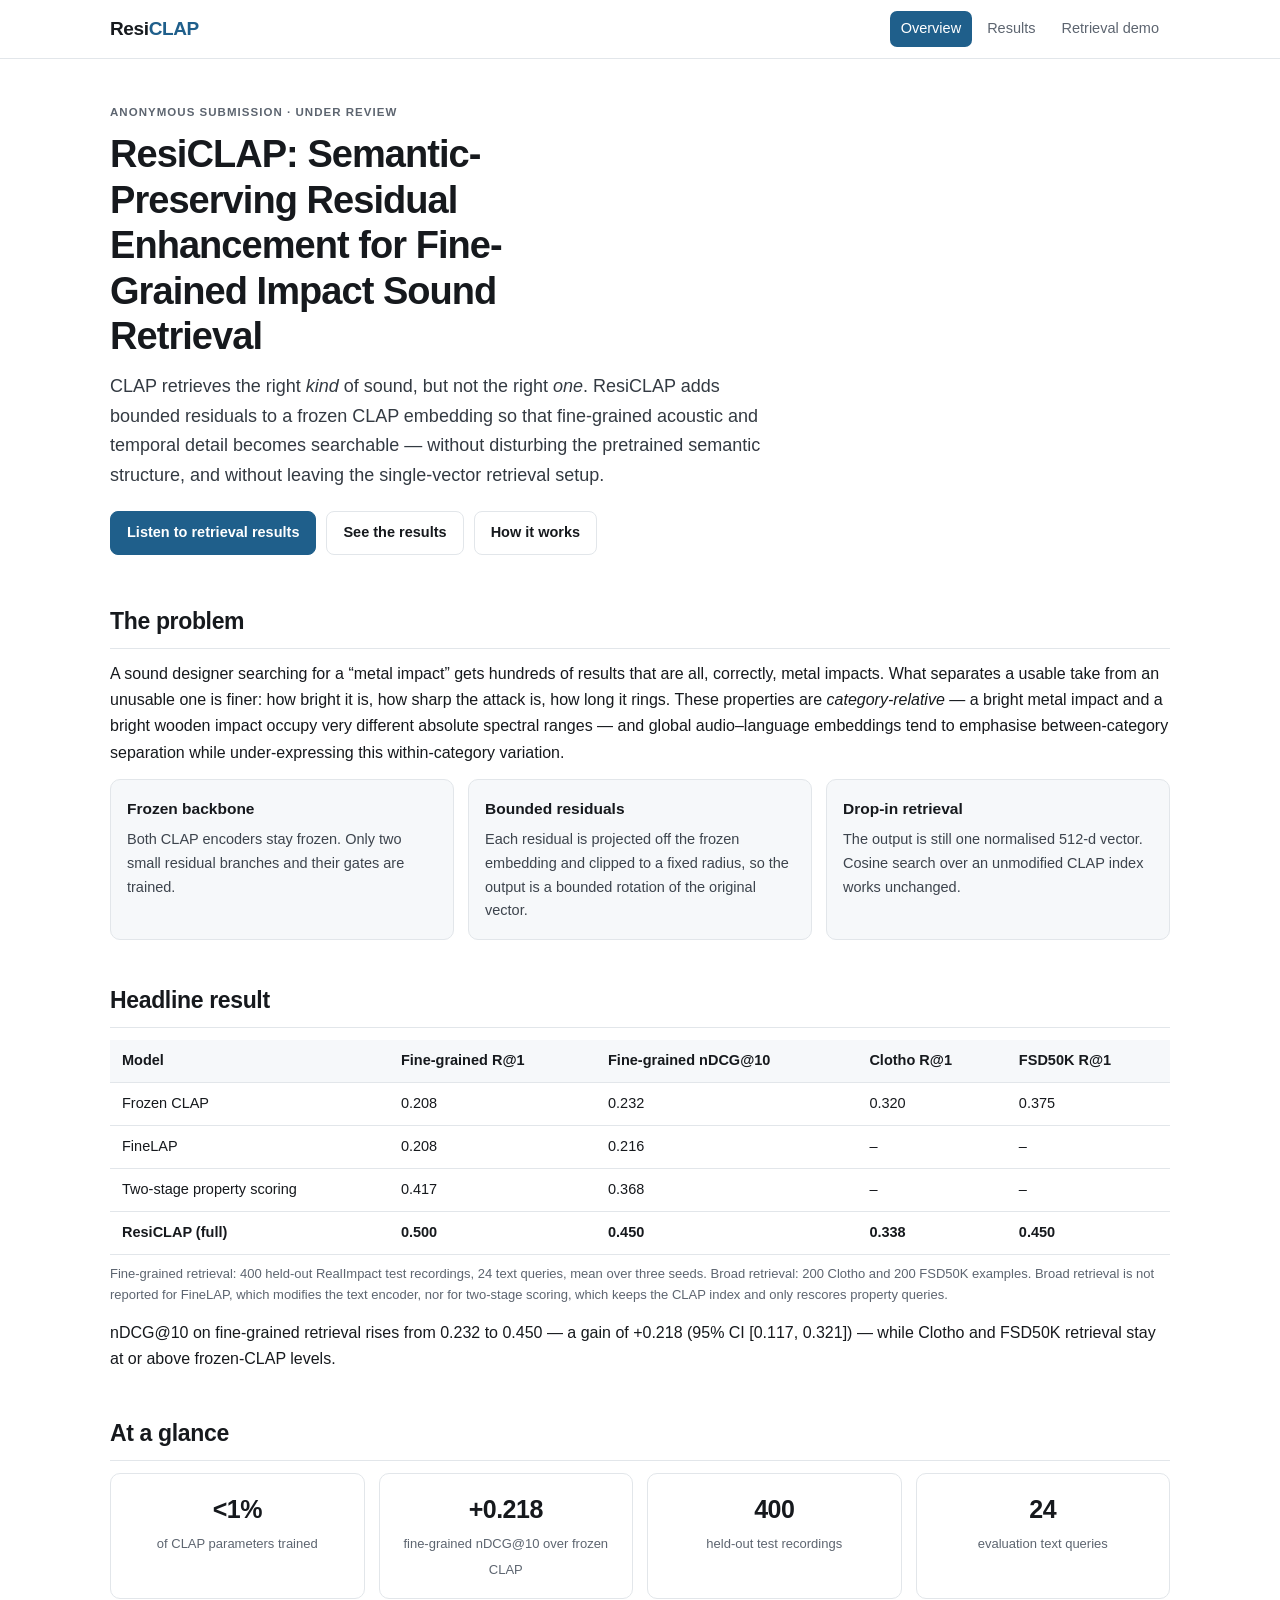
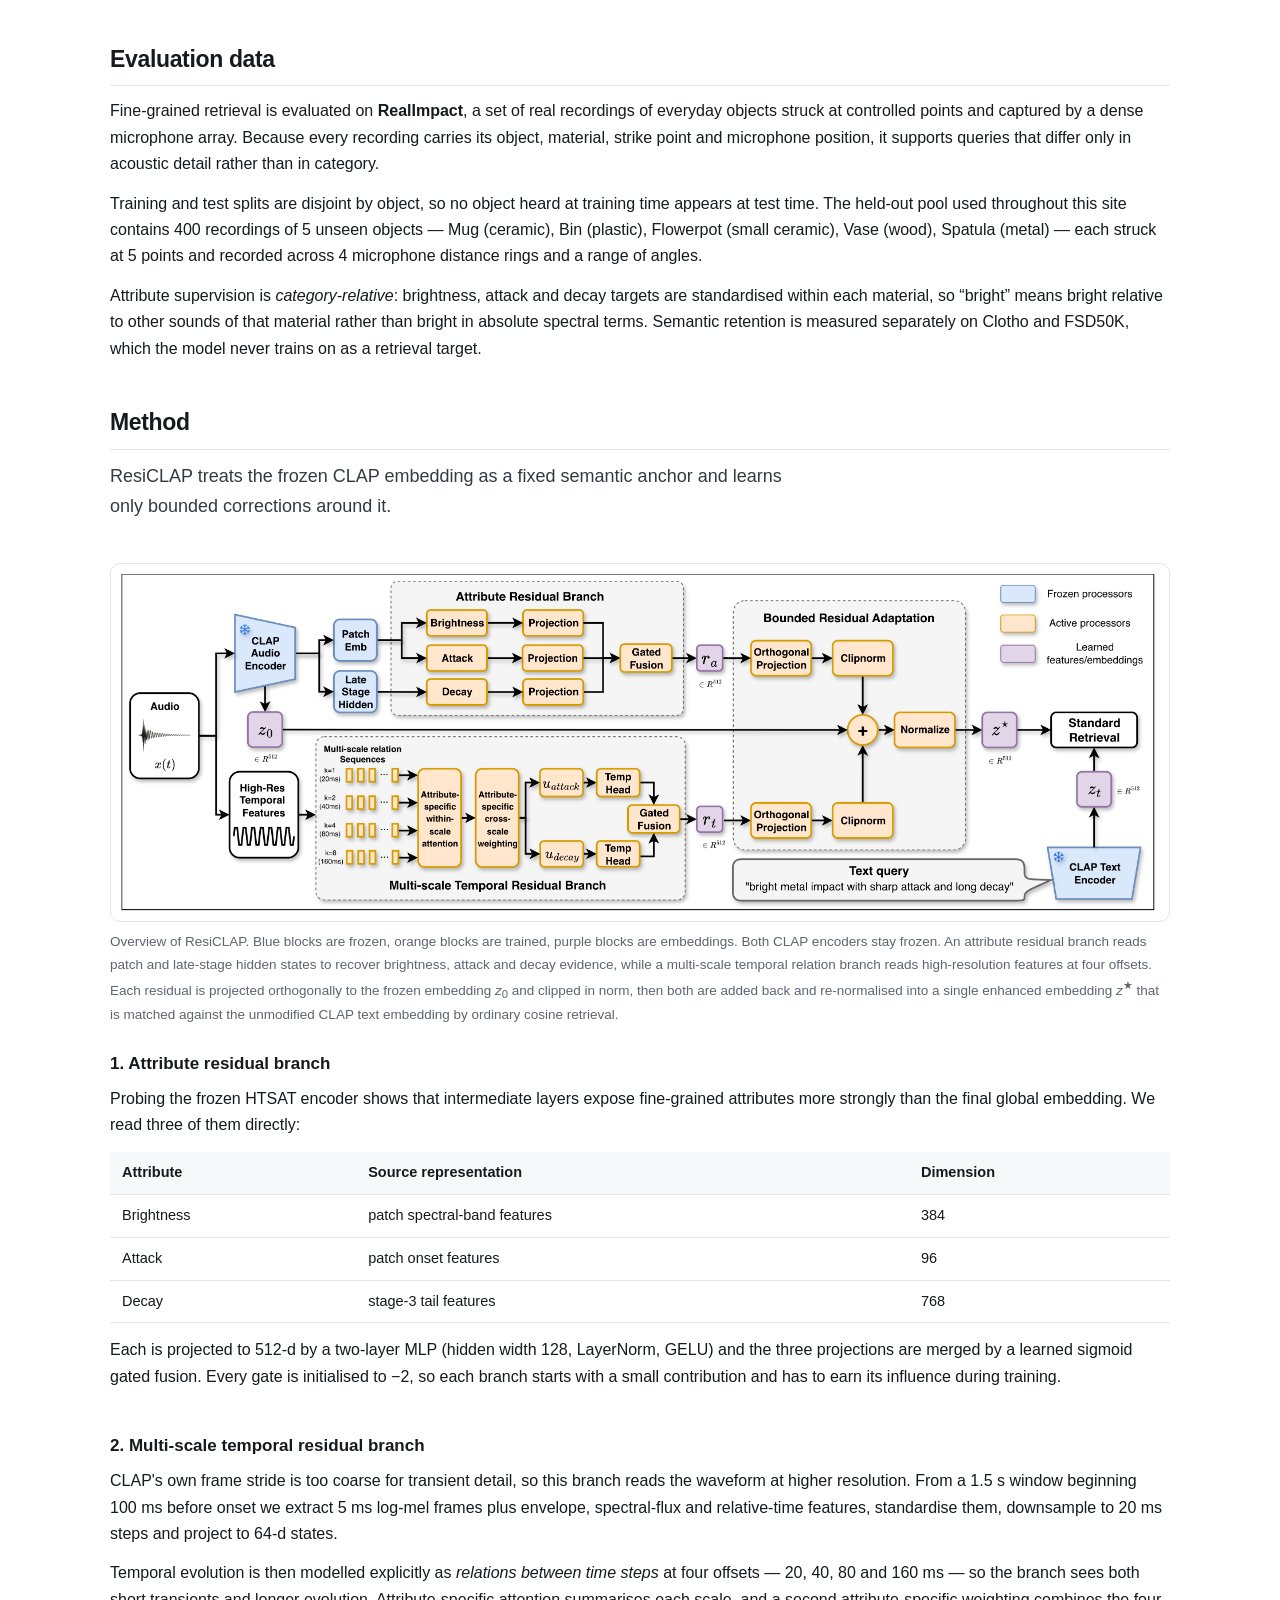
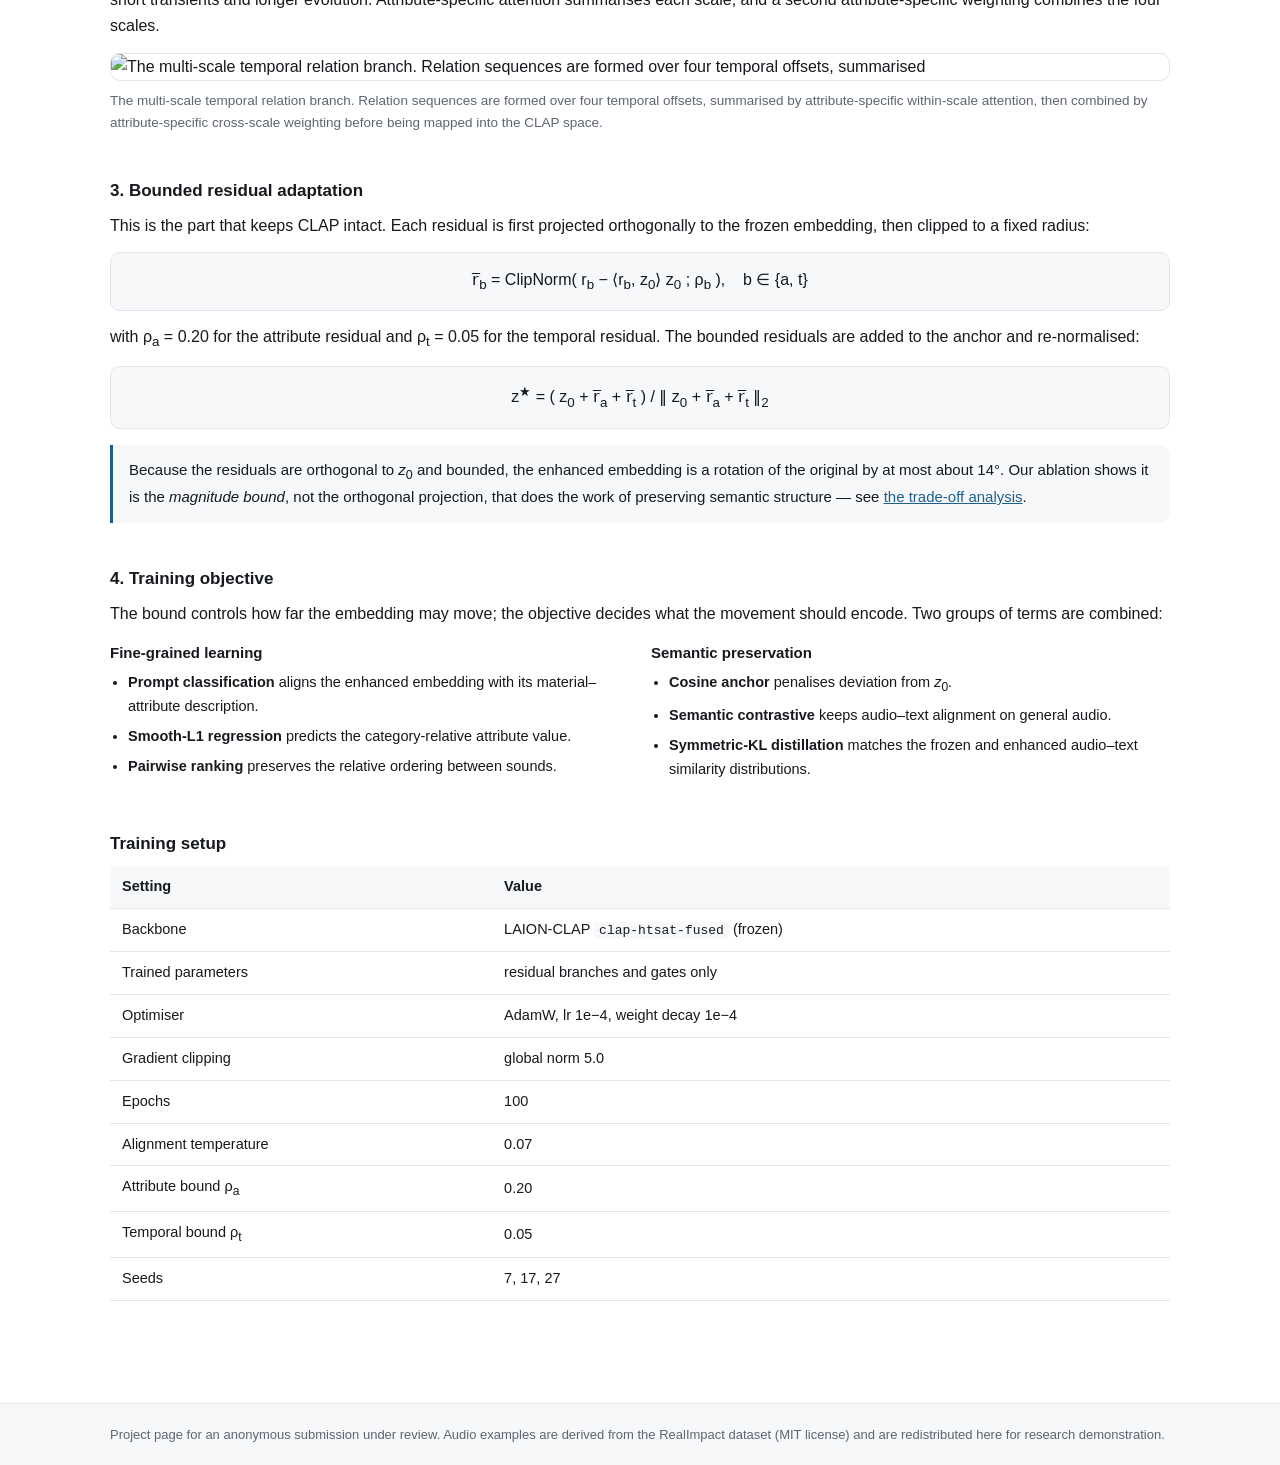
==== index.html @ 069982fe "Use the real ResiCLAP diagram and add listening calibration anchors - Architecture figure replaced w" ====
<!DOCTYPE html>
<html lang="en">
<head>
<meta charset="utf-8">
<meta name="viewport" content="width=device-width, initial-scale=1">
<title>ResiCLAP: Semantic-Preserving Residual Enhancement for Fine-Grained Impact Sound Retrieval</title>
<meta name="description" content="Project page for ResiCLAP: Semantic-Preserving Residual Enhancement for Fine-Grained Impact Sound Retrieval">
<link rel="stylesheet" href="assets/css/site.css">
</head>
<body>
<header class="topbar">
  <div class="wrap">
    <a class="brand" href="index.html">Resi<span>CLAP</span></a>
    <nav><a href="index.html" class="active">Overview</a><a href="results.html">Results</a><a href="demo.html">Retrieval demo</a></nav>
  </div>
</header>
<main class="wrap">

<section class="hero">
  <p class="eyebrow">Anonymous submission &middot; under review</p>
  <h1>ResiCLAP: Semantic-Preserving Residual Enhancement for Fine-Grained Impact Sound Retrieval</h1>
  <p class="lede">CLAP retrieves the right <em>kind</em> of sound, but not the
  right <em>one</em>. ResiCLAP adds bounded residuals to a frozen CLAP embedding
  so that fine-grained acoustic and temporal detail becomes searchable &mdash;
  without disturbing the pretrained semantic structure, and without leaving the
  single-vector retrieval setup.</p>
  <div class="cta">
    <a class="btn primary" href="demo.html">Listen to retrieval results</a>
    <a class="btn" href="results.html">See the results</a>
    <a class="btn" href="#method">How it works</a>
  </div>
</section>

<section>
  <h2>The problem</h2>
  <p>A sound designer searching for a &ldquo;metal impact&rdquo; gets hundreds of
  results that are all, correctly, metal impacts. What separates a usable take
  from an unusable one is finer: how bright it is, how sharp the attack is, how
  long it rings. These properties are <em>category-relative</em> &mdash; a bright
  metal impact and a bright wooden impact occupy very different absolute
  spectral ranges &mdash; and global audio&ndash;language embeddings tend to
  emphasise between-category separation while under-expressing this
  within-category variation.</p>

  <div class="cards">
    <div class="card">
      <h3>Frozen backbone</h3>
      <p>Both CLAP encoders stay frozen. Only two small residual branches and
      their gates are trained.</p>
    </div>
    <div class="card">
      <h3>Bounded residuals</h3>
      <p>Each residual is projected off the frozen embedding and clipped to a
      fixed radius, so the output is a bounded rotation of the original vector.</p>
    </div>
    <div class="card">
      <h3>Drop-in retrieval</h3>
      <p>The output is still one normalised 512-d vector. Cosine search over an
      unmodified CLAP index works unchanged.</p>
    </div>
  </div>
</section>

<section>
  <h2>Headline result</h2>
  <div class="tablewrap"><table><thead><tr><th>Model</th><th>Fine-grained R@1</th><th>Fine-grained nDCG@10</th><th>Clotho R@1</th><th>FSD50K R@1</th></tr></thead><tbody><tr><td>Frozen CLAP</td><td>0.208</td><td>0.232</td><td>0.320</td><td>0.375</td></tr><tr><td>FineLAP</td><td>0.208</td><td>0.216</td><td>&ndash;</td><td>&ndash;</td></tr><tr><td>Two-stage property scoring</td><td>0.417</td><td>0.368</td><td>&ndash;</td><td>&ndash;</td></tr><tr><td><strong>ResiCLAP (full)</strong></td><td><strong>0.500</strong></td><td><strong>0.450</strong></td><td><strong>0.338</strong></td><td><strong>0.450</strong></td></tr></tbody></table><p class="tnote">Fine-grained retrieval: 400 held-out RealImpact test recordings, 24 text queries, mean over three seeds. Broad retrieval: 200 Clotho and 200 FSD50K examples. Broad retrieval is not reported for FineLAP, which modifies the text encoder, nor for two-stage scoring, which keeps the CLAP index and only rescores property queries.</p></div>
  <p>nDCG@10 on fine-grained retrieval rises from 0.232 to 0.450 &mdash; a gain
  of +0.218 (95% CI [0.117, 0.321]) &mdash; while Clotho and FSD50K retrieval
  stay at or above frozen-CLAP levels.</p>
</section>

<section>
  <h2>At a glance</h2>
  <div class="stats">
    <div><strong>&lt;1%</strong>
      <span>of CLAP parameters trained</span></div>
    <div><strong>+0.218</strong>
      <span>fine-grained nDCG@10 over frozen CLAP</span></div>
    <div><strong>400</strong>
      <span>held-out test recordings</span></div>
    <div><strong>24</strong>
      <span>evaluation text queries</span></div>
  </div>
</section>

<section>
  <h2>Evaluation data</h2>
  <p>Fine-grained retrieval is evaluated on <strong>RealImpact</strong>, a set of
  real recordings of everyday objects struck at controlled points and captured by
  a dense microphone array. Because every recording carries its object, material,
  strike point and microphone position, it supports queries that differ only in
  acoustic detail rather than in category.</p>
  <p>Training and test splits are disjoint by object, so no object heard at
  training time appears at test time. The held-out pool used throughout this site
  contains 400 recordings of
  5 unseen objects &mdash; Mug (ceramic), Bin (plastic), Flowerpot (small ceramic), Vase (wood), Spatula (metal) &mdash; each
  struck at 5 points and recorded across
  4 microphone distance rings and a range of angles.</p>
  <p>Attribute supervision is <em>category-relative</em>: brightness, attack and
  decay targets are standardised within each material, so &ldquo;bright&rdquo;
  means bright relative to other sounds of that material rather than bright in
  absolute spectral terms. Semantic retention is measured separately on Clotho
  and FSD50K, which the model never trains on as a retrieval target.</p>
</section>

<section id="method">
  <h2>Method</h2>
  <p class="lede">ResiCLAP treats the frozen CLAP embedding as a fixed semantic
  anchor and learns only bounded corrections around it.</p>
</section>

<figure class="fig wide">
  <img src="assets/img/architecture.png" alt="Overview of ResiCLAP. Blue blocks are frozen, orange blocks are trained, purple blocks are embeddings. Both CL" loading="lazy">
  <figcaption>Overview of ResiCLAP. Blue blocks are frozen, orange blocks are trained, purple blocks are embeddings. Both CLAP encoders stay frozen. An attribute residual branch reads patch and late-stage hidden states to recover brightness, attack and decay evidence, while a multi-scale temporal relation branch reads high-resolution features at four offsets. Each residual is projected orthogonally to the frozen embedding <em>z</em><sub>0</sub> and clipped in norm, then both are added back and re-normalised into a single enhanced embedding <em>z</em><sup>&#9733;</sup> that is matched against the unmodified CLAP text embedding by ordinary cosine retrieval.</figcaption>
</figure>

<section>
  <h3>1. Attribute residual branch</h3>
  <p>Probing the frozen HTSAT encoder shows that intermediate layers expose
  fine-grained attributes more strongly than the final global embedding. We read
  three of them directly:</p>
  <div class="tablewrap"><table><thead><tr><th>Attribute</th><th>Source representation</th><th>Dimension</th></tr></thead><tbody><tr><td>Brightness</td><td>patch spectral-band features</td><td>384</td></tr><tr><td>Attack</td><td>patch onset features</td><td>96</td></tr><tr><td>Decay</td><td>stage-3 tail features</td><td>768</td></tr></tbody></table></div>
  <p>Each is projected to 512-d by a two-layer MLP (hidden width 128, LayerNorm,
  GELU) and the three projections are merged by a learned sigmoid gated fusion.
  Every gate is initialised to &minus;2, so each branch starts with a small
  contribution and has to earn its influence during training.</p>
</section>

<section>
  <h3>2. Multi-scale temporal residual branch</h3>
  <p>CLAP's own frame stride is too coarse for transient detail, so this branch
  reads the waveform at higher resolution. From a 1.5&nbsp;s window beginning
  100&nbsp;ms before onset we extract 5&nbsp;ms log-mel frames plus envelope,
  spectral-flux and relative-time features, standardise them, downsample to
  20&nbsp;ms steps and project to 64-d states.</p>
  <p>Temporal evolution is then modelled explicitly as <em>relations between
  time steps</em> at four offsets &mdash; 20, 40, 80 and 160&nbsp;ms &mdash; so
  the branch sees both short transients and longer evolution. Attribute-specific
  attention summarises each scale, and a second attribute-specific weighting
  combines the four scales.</p>
  <figure class="fig ">
  <img src="assets/img/temporal_branch.png" alt="The multi-scale temporal relation branch. Relation sequences are formed over four temporal offsets, summarised" loading="lazy">
  <figcaption>The multi-scale temporal relation branch. Relation sequences are formed over four temporal offsets, summarised by attribute-specific within-scale attention, then combined by attribute-specific cross-scale weighting before being mapped into the CLAP space.</figcaption>
</figure>
</section>

<section>
  <h3>3. Bounded residual adaptation</h3>
  <p>This is the part that keeps CLAP intact. Each residual is first projected
  orthogonally to the frozen embedding, then clipped to a fixed radius:</p>
  <div class="eq">
    r&#773;<sub>b</sub> = ClipNorm( r<sub>b</sub> &minus;
    &lang;r<sub>b</sub>, z<sub>0</sub>&rang; z<sub>0</sub> ;
    &rho;<sub>b</sub> ),
    &nbsp;&nbsp; b &isin; {a, t}
  </div>
  <p>with &rho;<sub>a</sub> = 0.20 for the attribute residual and
  &rho;<sub>t</sub> = 0.05 for the temporal residual. The bounded residuals are
  added to the anchor and re-normalised:</p>
  <div class="eq">
    z<sup>&#9733;</sup> = ( z<sub>0</sub> + r&#773;<sub>a</sub> +
    r&#773;<sub>t</sub> ) / &#8214; z<sub>0</sub> + r&#773;<sub>a</sub> +
    r&#773;<sub>t</sub> &#8214;<sub>2</sub>
  </div>
  <p class="callout">Because the residuals are orthogonal to
  <em>z</em><sub>0</sub> and bounded, the enhanced embedding is a rotation of the
  original by at most about 14&deg;. Our ablation shows it is the
  <em>magnitude bound</em>, not the orthogonal projection, that does the work of
  preserving semantic structure &mdash; see
  <a href="results.html#tradeoff">the trade-off analysis</a>.</p>
</section>

<section>
  <h3>4. Training objective</h3>
  <p>The bound controls how far the embedding may move; the objective decides
  what the movement should encode. Two groups of terms are combined:</p>
  <div class="cols">
    <div>
      <h4>Fine-grained learning</h4>
      <ul>
        <li><strong>Prompt classification</strong> aligns the enhanced embedding
        with its material&ndash;attribute description.</li>
        <li><strong>Smooth-L1 regression</strong> predicts the category-relative
        attribute value.</li>
        <li><strong>Pairwise ranking</strong> preserves the relative ordering
        between sounds.</li>
      </ul>
    </div>
    <div>
      <h4>Semantic preservation</h4>
      <ul>
        <li><strong>Cosine anchor</strong> penalises deviation from
        <em>z</em><sub>0</sub>.</li>
        <li><strong>Semantic contrastive</strong> keeps audio&ndash;text
        alignment on general audio.</li>
        <li><strong>Symmetric-KL distillation</strong> matches the frozen and
        enhanced audio&ndash;text similarity distributions.</li>
      </ul>
    </div>
  </div>
</section>

<section>
  <h3>Training setup</h3>
  <div class="tablewrap"><table><thead><tr><th>Setting</th><th>Value</th></tr></thead><tbody><tr><td>Backbone</td><td>LAION-CLAP <code>clap-htsat-fused</code> (frozen)</td></tr><tr><td>Trained parameters</td><td>residual branches and gates only</td></tr><tr><td>Optimiser</td><td>AdamW, lr 1e&minus;4, weight decay 1e&minus;4</td></tr><tr><td>Gradient clipping</td><td>global norm 5.0</td></tr><tr><td>Epochs</td><td>100</td></tr><tr><td>Alignment temperature</td><td>0.07</td></tr><tr><td>Attribute bound &rho;<sub>a</sub></td><td>0.20</td></tr><tr><td>Temporal bound &rho;<sub>t</sub></td><td>0.05</td></tr><tr><td>Seeds</td><td>7, 17, 27</td></tr></tbody></table></div>
</section>

</main>
<footer class="footer">
  <div class="wrap">
    <p>Project page for an anonymous submission under review. Audio examples are
    derived from the RealImpact dataset (MIT license) and are redistributed here
    for research demonstration.</p>
  </div>
</footer>
<script src="assets/js/data-retrieval.js"></script>
<script src="assets/js/site.js"></script>
</body>
</html>
---- assets/css/site.css ----
:root {
  --ink: #16191d;
  --muted: #5d6570;
  --line: #e2e6ea;
  --bg: #ffffff;
  --soft: #f6f8fa;
  --accent: #1f5f8b;
  --good: #1a7f4b;
  --bad: #b23b3b;
  --warn: #8a6d1f;
  --radius: 10px;
}
* { box-sizing: border-box; }
html { -webkit-text-size-adjust: 100%; }
body {
  margin: 0;
  background: var(--bg);
  color: var(--ink);
  font: 16px/1.65 -apple-system, BlinkMacSystemFont, "Segoe UI", Roboto,
        "Helvetica Neue", Arial, sans-serif;
}
.wrap { width: min(1060px, 92vw); margin: 0 auto; }
a { color: var(--accent); }

.topbar {
  position: sticky; top: 0; z-index: 20;
  background: rgba(255,255,255,.92);
  backdrop-filter: saturate(150%) blur(8px);
  border-bottom: 1px solid var(--line);
}
.topbar .wrap {
  display: flex; align-items: center; justify-content: space-between;
  gap: 16px; min-height: 58px; flex-wrap: wrap;
}
.brand {
  font-weight: 700; font-size: 19px; letter-spacing: -.02em;
  text-decoration: none; color: var(--ink);
}
.brand span { color: var(--accent); }
.topbar nav { display: flex; gap: 4px; flex-wrap: wrap; }
.topbar nav a {
  padding: 6px 11px; border-radius: 7px; text-decoration: none;
  color: var(--muted); font-size: 14.5px; font-weight: 500;
}
.topbar nav a:hover { background: var(--soft); color: var(--ink); }
.topbar nav a.active { background: var(--accent); color: #fff; }

main { padding: 34px 0 60px; }
section { margin-bottom: 42px; }
h1 { font-size: 33px; line-height: 1.2; letter-spacing: -.025em; margin: 0 0 12px; }
h2 { font-size: 23px; letter-spacing: -.015em; margin: 0 0 12px;
     padding-bottom: 7px; border-bottom: 1px solid var(--line); }
h3 { font-size: 17px; margin: 22px 0 8px; }
h4 { font-size: 15px; margin: 0 0 6px; }
p { margin: 0 0 13px; }

.hero { padding: 10px 0 6px; }
.eyebrow {
  text-transform: uppercase; letter-spacing: .09em; font-size: 11.5px;
  font-weight: 700; color: var(--muted); margin-bottom: 10px;
}
.hero h1 { font-size: 38px; max-width: 22ch; }
.lede { font-size: 18px; color: #333a42; max-width: 68ch; }
.cta { display: flex; gap: 10px; flex-wrap: wrap; margin-top: 20px; }
.btn {
  display: inline-block; padding: 9px 16px; border-radius: 8px;
  border: 1px solid var(--line); text-decoration: none; color: var(--ink);
  font-size: 14.5px; font-weight: 600; background: #fff;
}
.btn:hover { background: var(--soft); }
.btn.primary { background: var(--accent); border-color: var(--accent); color: #fff; }
.btn.primary:hover { filter: brightness(1.08); }

.cards { display: grid; gap: 14px; grid-template-columns: repeat(3, 1fr); }
.card { background: var(--soft); border: 1px solid var(--line);
        border-radius: var(--radius); padding: 16px; }
.card h3 { margin: 0 0 6px; font-size: 15.5px; }
.card p { margin: 0; font-size: 14.5px; color: #3d444d; }

.cols { display: grid; gap: 22px; grid-template-columns: 1fr 1fr; }
.cols.three { grid-template-columns: repeat(3, 1fr); }
.cols ul { margin: 0; padding-left: 18px; }
.cols li { margin-bottom: 6px; font-size: 14.5px; }

.stats { display: grid; gap: 14px; grid-template-columns: repeat(4, 1fr); }
.stats div {
  border: 1px solid var(--line); border-radius: var(--radius);
  padding: 15px; text-align: center;
}
.stats strong { display: block; font-size: 25px; letter-spacing: -.02em; }
.stats span { font-size: 13px; color: var(--muted); }

.tablewrap { overflow-x: auto; margin: 0 0 14px; }
table { border-collapse: collapse; width: 100%; font-size: 14.5px; }
th, td { text-align: left; padding: 9px 12px; border-bottom: 1px solid var(--line); }
th { background: var(--soft); font-weight: 600; white-space: nowrap; }
td code { background: var(--soft); padding: 1px 5px; border-radius: 4px; font-size: 13px; }
.tnote { font-size: 13px; color: var(--muted); margin: 8px 0 0; }

.fig { margin: 0 0 24px; }
.fig img {
  width: 100%; height: auto; display: block;
  border: 1px solid var(--line); border-radius: var(--radius); background: #fff;
}
.fig.wide img { padding: 10px; }
.fig figcaption { font-size: 13.5px; color: var(--muted); margin-top: 9px; }

.eq {
  background: var(--soft); border: 1px solid var(--line);
  border-radius: var(--radius); padding: 14px 16px; margin: 0 0 13px;
  font-size: 16px; text-align: center; overflow-x: auto;
}
.callout {
  border-left: 3px solid var(--accent); background: var(--soft);
  padding: 13px 16px; border-radius: 0 var(--radius) var(--radius) 0;
  font-size: 15px; margin: 16px 0 0;
}
.callout.warn { border-left-color: var(--warn); }

.pipeline { display: grid; gap: 12px; grid-template-columns: repeat(4, 1fr);
            margin-bottom: 24px; }
.stage { border: 1px solid var(--line); border-radius: var(--radius); padding: 14px; }
.stage span {
  display: inline-grid; place-items: center; width: 24px; height: 24px;
  border-radius: 50%; background: var(--accent); color: #fff;
  font-size: 13px; font-weight: 700; margin-bottom: 8px;
}
.stage h3 { margin: 0 0 5px; font-size: 15px; }
.stage p { margin: 0; font-size: 13.5px; color: #3d444d; }
.reasons { font-size: 14.5px; margin: 0 0 16px; padding-left: 18px; }

.controls { display: flex; gap: 14px; flex-wrap: wrap; margin-bottom: 18px; }
.control { display: flex; flex-direction: column; gap: 5px; }
.control label {
  font-size: 11.5px; text-transform: uppercase; letter-spacing: .07em;
  font-weight: 700; color: var(--muted);
}
select {
  font: inherit; font-size: 14.5px; padding: 8px 11px;
  border: 1px solid var(--line); border-radius: 8px; background: #fff;
  min-width: 168px;
}
.anchorbox {
  border: 1px solid var(--line); border-left: 3px solid var(--accent);
  border-radius: var(--radius); padding: 15px 17px; margin-bottom: 18px;
  background: #fbfcfd;
}
.anchorbox h3 { margin: 0 0 6px; font-size: 15px; }
.anchorbox .hint { margin: 0 0 13px; font-size: 13.5px; color: var(--muted); }
.anchorrow { display: grid; grid-template-columns: 1fr 1fr; gap: 12px; }
.anchor {
  display: flex; align-items: center; gap: 11px;
  border: 1px solid var(--line); border-radius: var(--radius);
  padding: 9px 12px; background: var(--bg);
}
.anchor .name { font-size: 14px; font-weight: 600; }
.anchor .sub { font-size: 12px; color: var(--muted);
               font-variant-numeric: tabular-nums; }

.qsummary {
  background: var(--soft); border: 1px solid var(--line);
  border-radius: var(--radius); padding: 15px 17px; margin-bottom: 20px;
}
.qsummary .query { font-size: 19px; font-weight: 600; letter-spacing: -.01em; }
.qsummary .meta { font-size: 13.5px; color: var(--muted); margin-top: 5px; }
.deltapill {
  display: inline-block; margin-top: 9px; font-size: 12.5px; font-weight: 700;
  padding: 3px 10px; border-radius: 999px;
}
.deltapill.good { background: #e7f4ec; color: var(--good); }
.deltapill.bad { background: #fbecec; color: var(--bad); }
.deltapill.flat { background: #eceef0; color: var(--muted); }

.chips { display: flex; gap: 9px; flex-wrap: wrap; margin-bottom: 20px; }
.chip {
  font: inherit; font-size: 13.5px; cursor: pointer;
  padding: 7px 13px; border-radius: 999px; background: #fff;
  border: 1px solid var(--line); color: var(--ink);
  display: inline-flex; align-items: center; gap: 8px;
}
.chip:hover { background: var(--soft); }
.chip span {
  font-size: 11.5px; font-weight: 700; color: var(--muted);
  font-variant-numeric: tabular-nums;
}

.compare { display: grid; gap: 18px; grid-template-columns: 1fr 1fr; }
.panel { border: 1px solid var(--line); border-radius: var(--radius); overflow: hidden; }
.panel > header {
  padding: 11px 15px; background: var(--soft); border-bottom: 1px solid var(--line);
  display: flex; align-items: baseline; justify-content: space-between; gap: 10px;
}
.panel h3 { margin: 0; font-size: 15.5px; }
.panel .score { font-size: 12.5px; color: var(--muted); white-space: nowrap; }
.panel.win > header { background: #eef6f1; }

.row {
  display: flex; align-items: center; gap: 11px;
  padding: 9px 14px; border-bottom: 1px solid var(--line);
}
.row:last-child { border-bottom: 0; }
.rank { font-size: 12px; color: var(--muted); width: 18px; font-variant-numeric: tabular-nums; }
.play {
  flex: none; width: 30px; height: 30px; border-radius: 50%;
  border: 1px solid var(--line); background: #fff; cursor: pointer;
  display: grid; place-items: center; color: var(--accent); font-size: 11px;
  padding: 0; line-height: 1;
}
.play:hover { background: var(--soft); }
.play.playing { background: var(--accent); border-color: var(--accent); color: #fff; }
.play[disabled] { opacity: .35; cursor: not-allowed; }
.info { flex: 1 1 auto; min-width: 0; }
.info .name {
  font-size: 14px; font-weight: 500; white-space: nowrap;
  overflow: hidden; text-overflow: ellipsis;
}
.info .sub { font-size: 12px; color: var(--muted); font-variant-numeric: tabular-nums; }
.pill {
  font-size: 11px; font-weight: 700; padding: 2px 8px; border-radius: 999px;
  white-space: nowrap;
}
.pill.good { background: #e7f4ec; color: var(--good); }
.pill.bad { background: #fbecec; color: var(--bad); }

.footer { border-top: 1px solid var(--line); padding: 20px 0; background: var(--soft); }
.footer p { margin: 0; font-size: 13px; color: var(--muted); }

@media (max-width: 860px) {
  .cards, .cols, .cols.three, .stats, .compare, .anchorrow {
    grid-template-columns: 1fr;
  }
  .hero h1 { font-size: 29px; }
  h1 { font-size: 27px; }
}
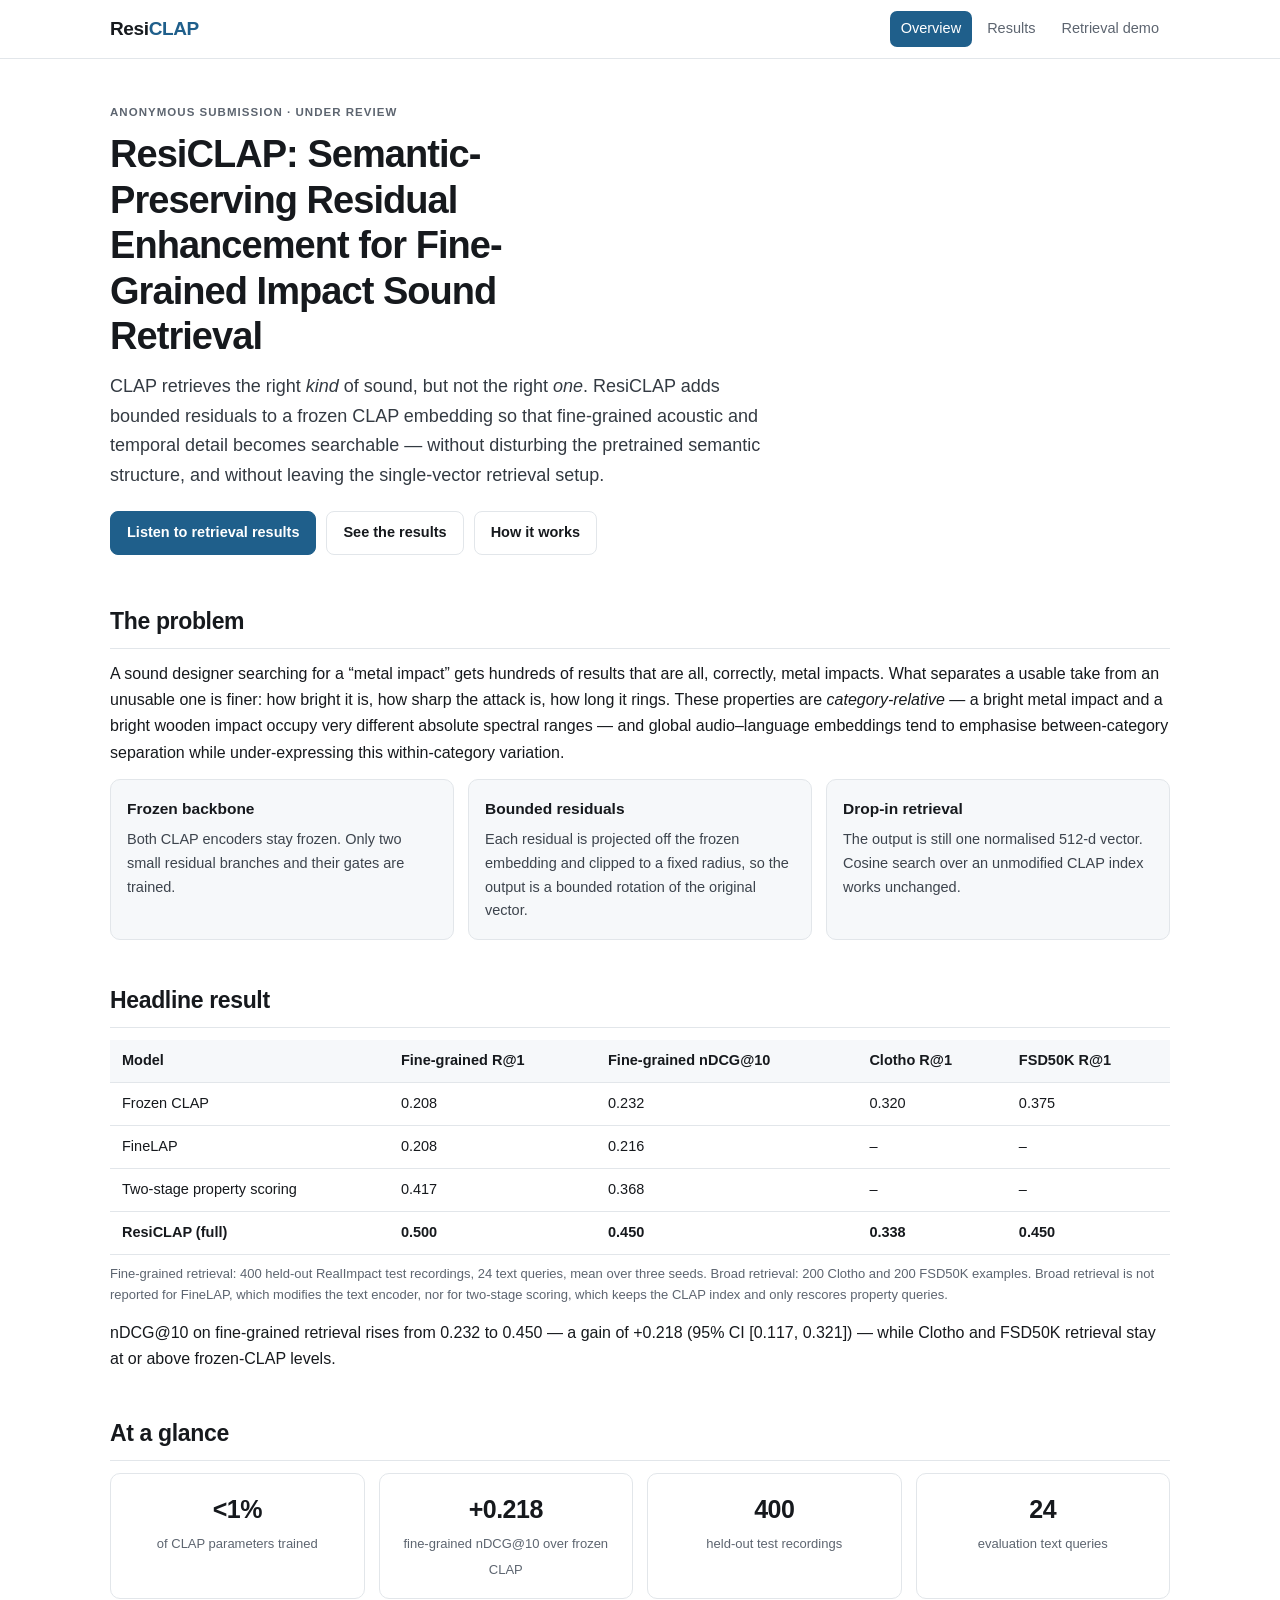
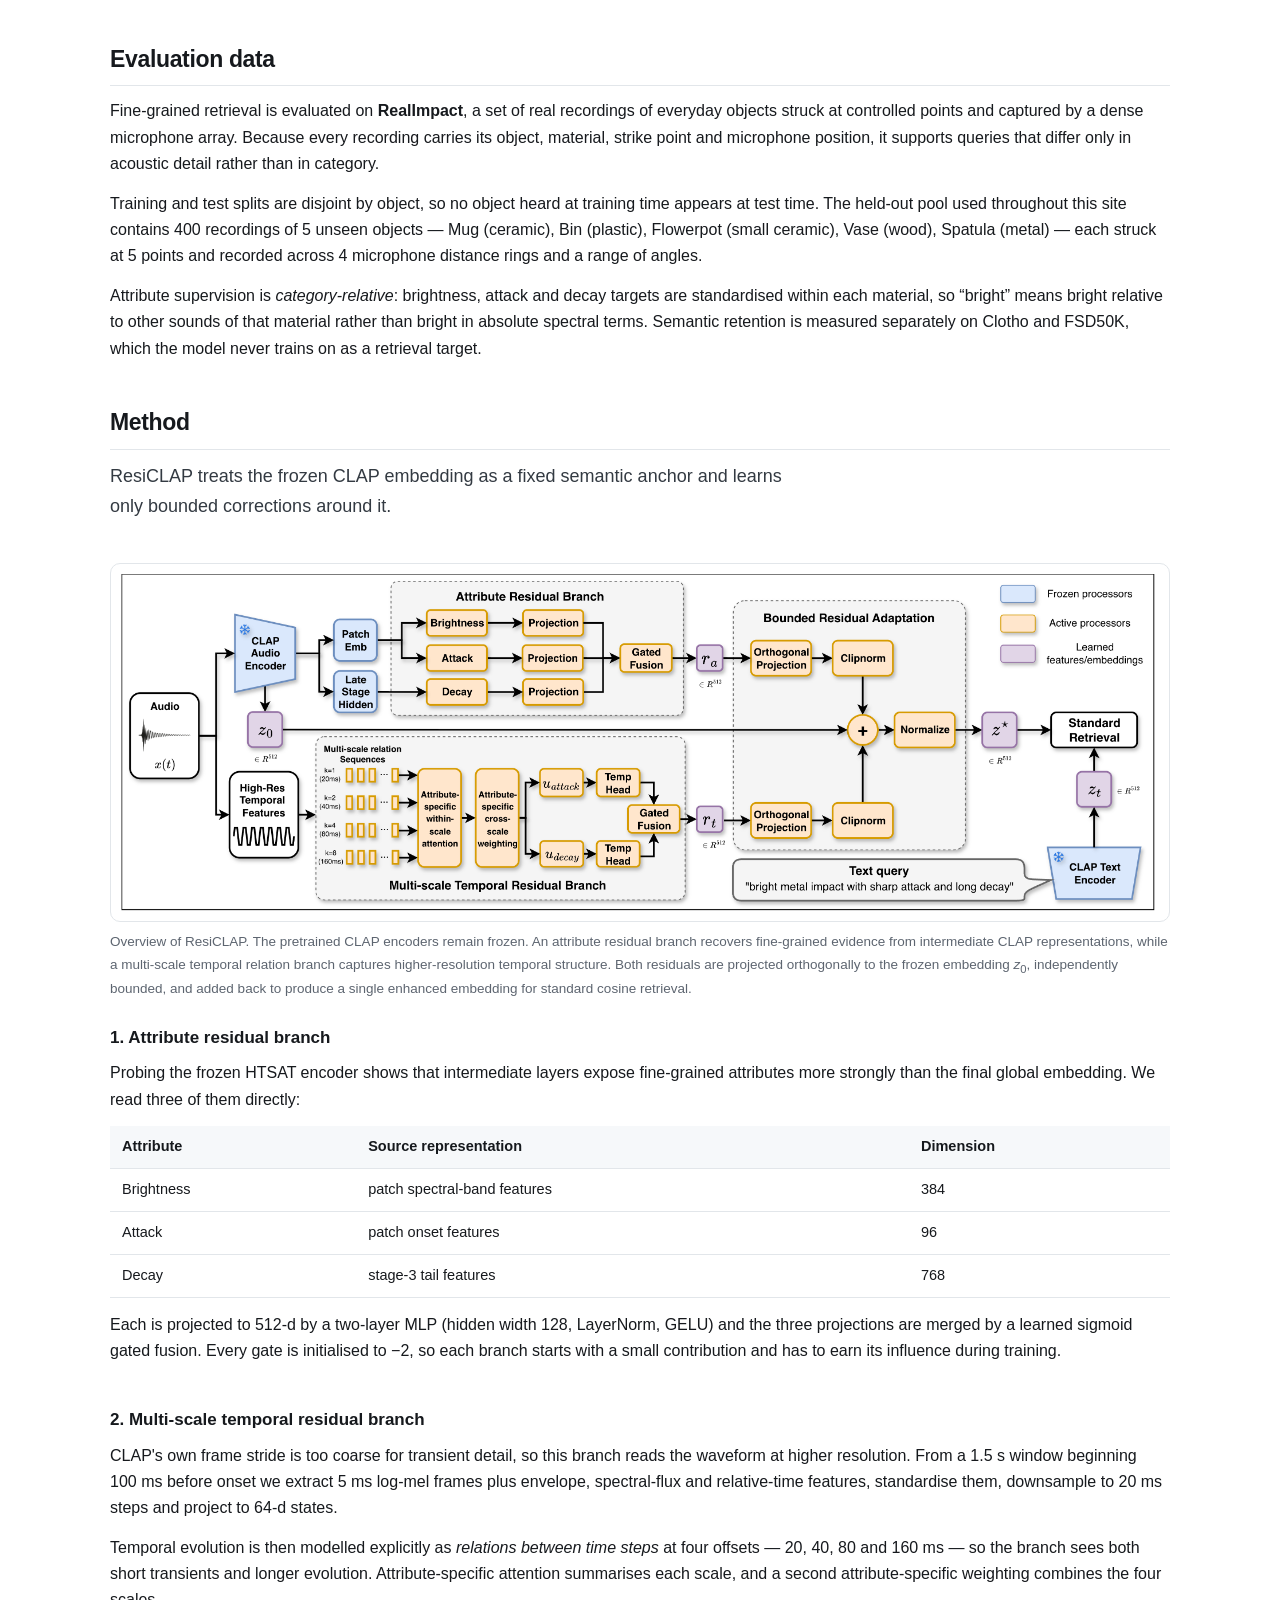
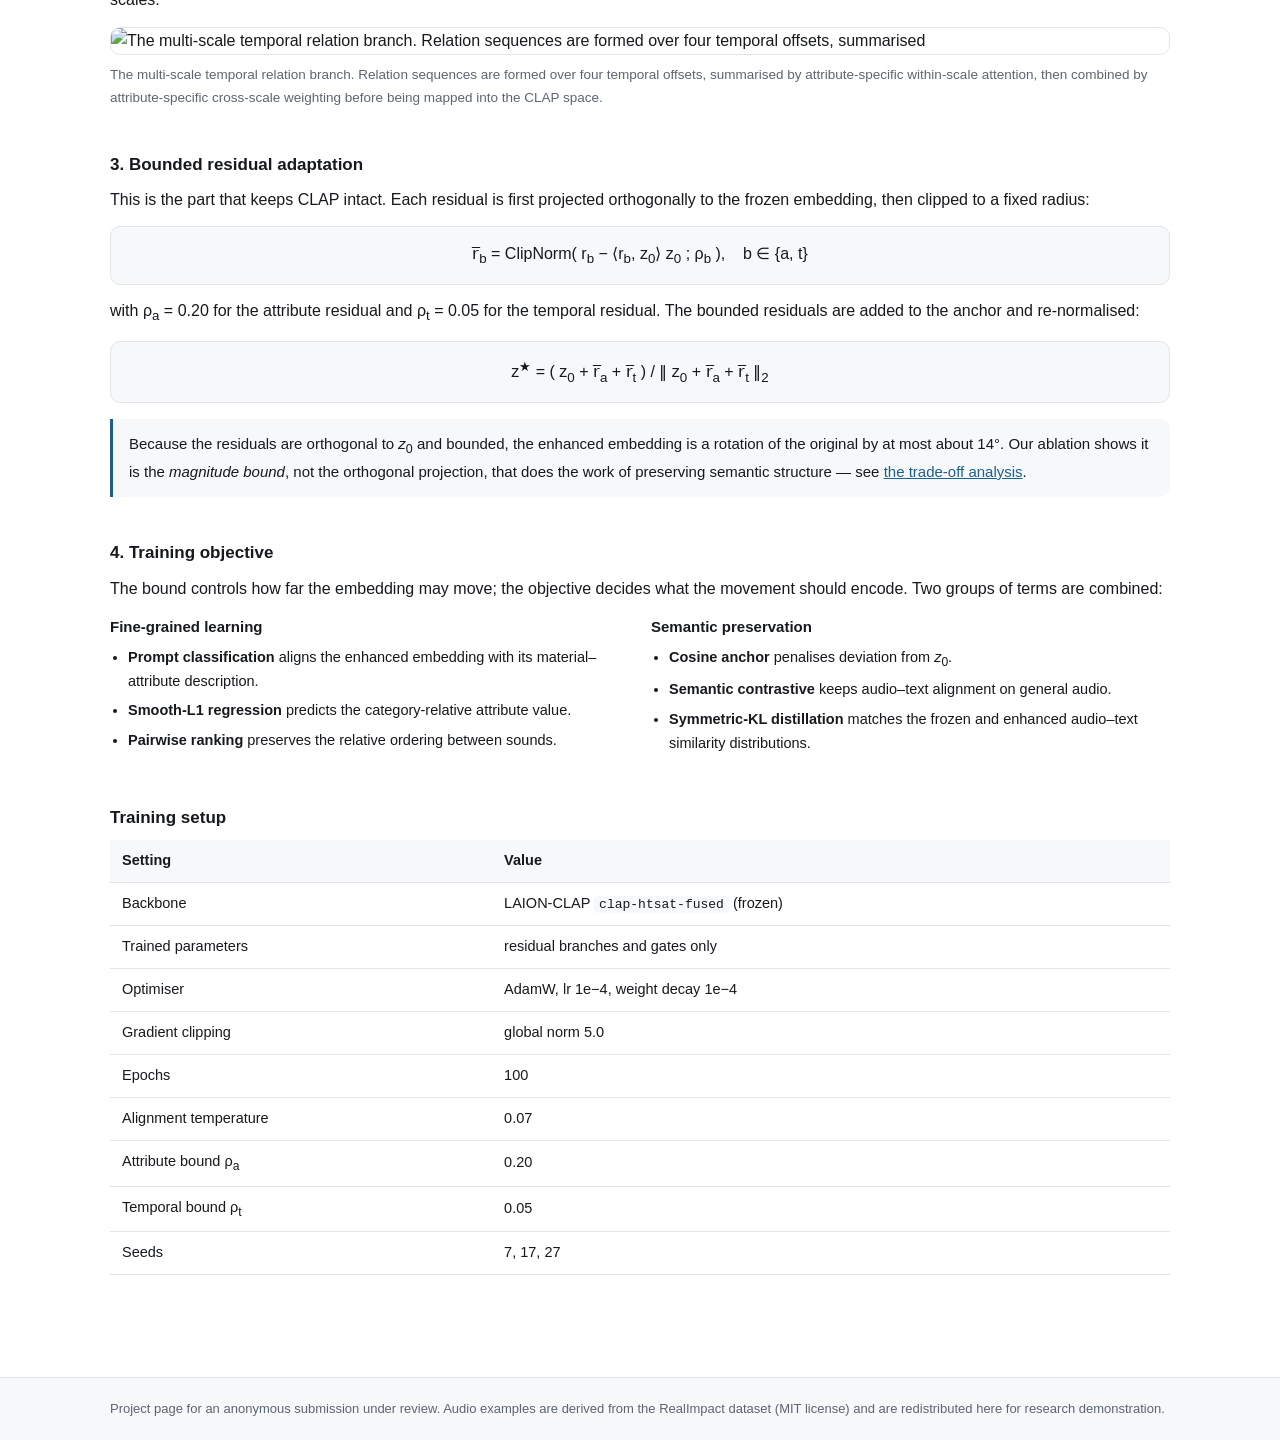
==== commit f848906c: "Merge method into overview, drop dataset page, clarify demo objects - Nav reduced to Overview / Resu" ====
--- a/index.html
+++ b/index.html
@@ -110,8 +110,8 @@
 </section>
 
 <figure class="fig wide">
-  <img src="assets/img/architecture.png" alt="Overview of ResiCLAP. Blue blocks are frozen, orange blocks are trained, purple blocks are embeddings. Both CL" loading="lazy">
-  <figcaption>Overview of ResiCLAP. Blue blocks are frozen, orange blocks are trained, purple blocks are embeddings. Both CLAP encoders stay frozen. An attribute residual branch reads patch and late-stage hidden states to recover brightness, attack and decay evidence, while a multi-scale temporal relation branch reads high-resolution features at four offsets. Each residual is projected orthogonally to the frozen embedding <em>z</em><sub>0</sub> and clipped in norm, then both are added back and re-normalised into a single enhanced embedding <em>z</em><sup>&#9733;</sup> that is matched against the unmodified CLAP text embedding by ordinary cosine retrieval.</figcaption>
+  <img src="assets/img/architecture.png" alt="Overview of ResiCLAP. The pretrained CLAP encoders remain frozen. An attribute residual branch recovers fine-g" loading="lazy">
+  <figcaption>Overview of ResiCLAP. The pretrained CLAP encoders remain frozen. An attribute residual branch recovers fine-grained evidence from intermediate CLAP representations, while a multi-scale temporal relation branch captures higher-resolution temporal structure. Both residuals are projected orthogonally to the frozen embedding <em>z</em><sub>0</sub>, independently bounded, and added back to produce a single enhanced embedding for standard cosine retrieval.</figcaption>
 </figure>
 
 <section>
--- a/assets/css/site.css
+++ b/assets/css/site.css
@@ -140,23 +140,6 @@
   border: 1px solid var(--line); border-radius: 8px; background: #fff;
   min-width: 168px;
 }
-.anchorbox {
-  border: 1px solid var(--line); border-left: 3px solid var(--accent);
-  border-radius: var(--radius); padding: 15px 17px; margin-bottom: 18px;
-  background: #fbfcfd;
-}
-.anchorbox h3 { margin: 0 0 6px; font-size: 15px; }
-.anchorbox .hint { margin: 0 0 13px; font-size: 13.5px; color: var(--muted); }
-.anchorrow { display: grid; grid-template-columns: 1fr 1fr; gap: 12px; }
-.anchor {
-  display: flex; align-items: center; gap: 11px;
-  border: 1px solid var(--line); border-radius: var(--radius);
-  padding: 9px 12px; background: var(--bg);
-}
-.anchor .name { font-size: 14px; font-weight: 600; }
-.anchor .sub { font-size: 12px; color: var(--muted);
-               font-variant-numeric: tabular-nums; }
-
 .qsummary {
   background: var(--soft); border: 1px solid var(--line);
   border-radius: var(--radius); padding: 15px 17px; margin-bottom: 20px;
@@ -226,7 +209,7 @@
 .footer p { margin: 0; font-size: 13px; color: var(--muted); }
 
 @media (max-width: 860px) {
-  .cards, .cols, .cols.three, .stats, .compare, .anchorrow {
+  .cards, .cols, .cols.three, .stats, .compare {
     grid-template-columns: 1fr;
   }
   .hero h1 { font-size: 29px; }
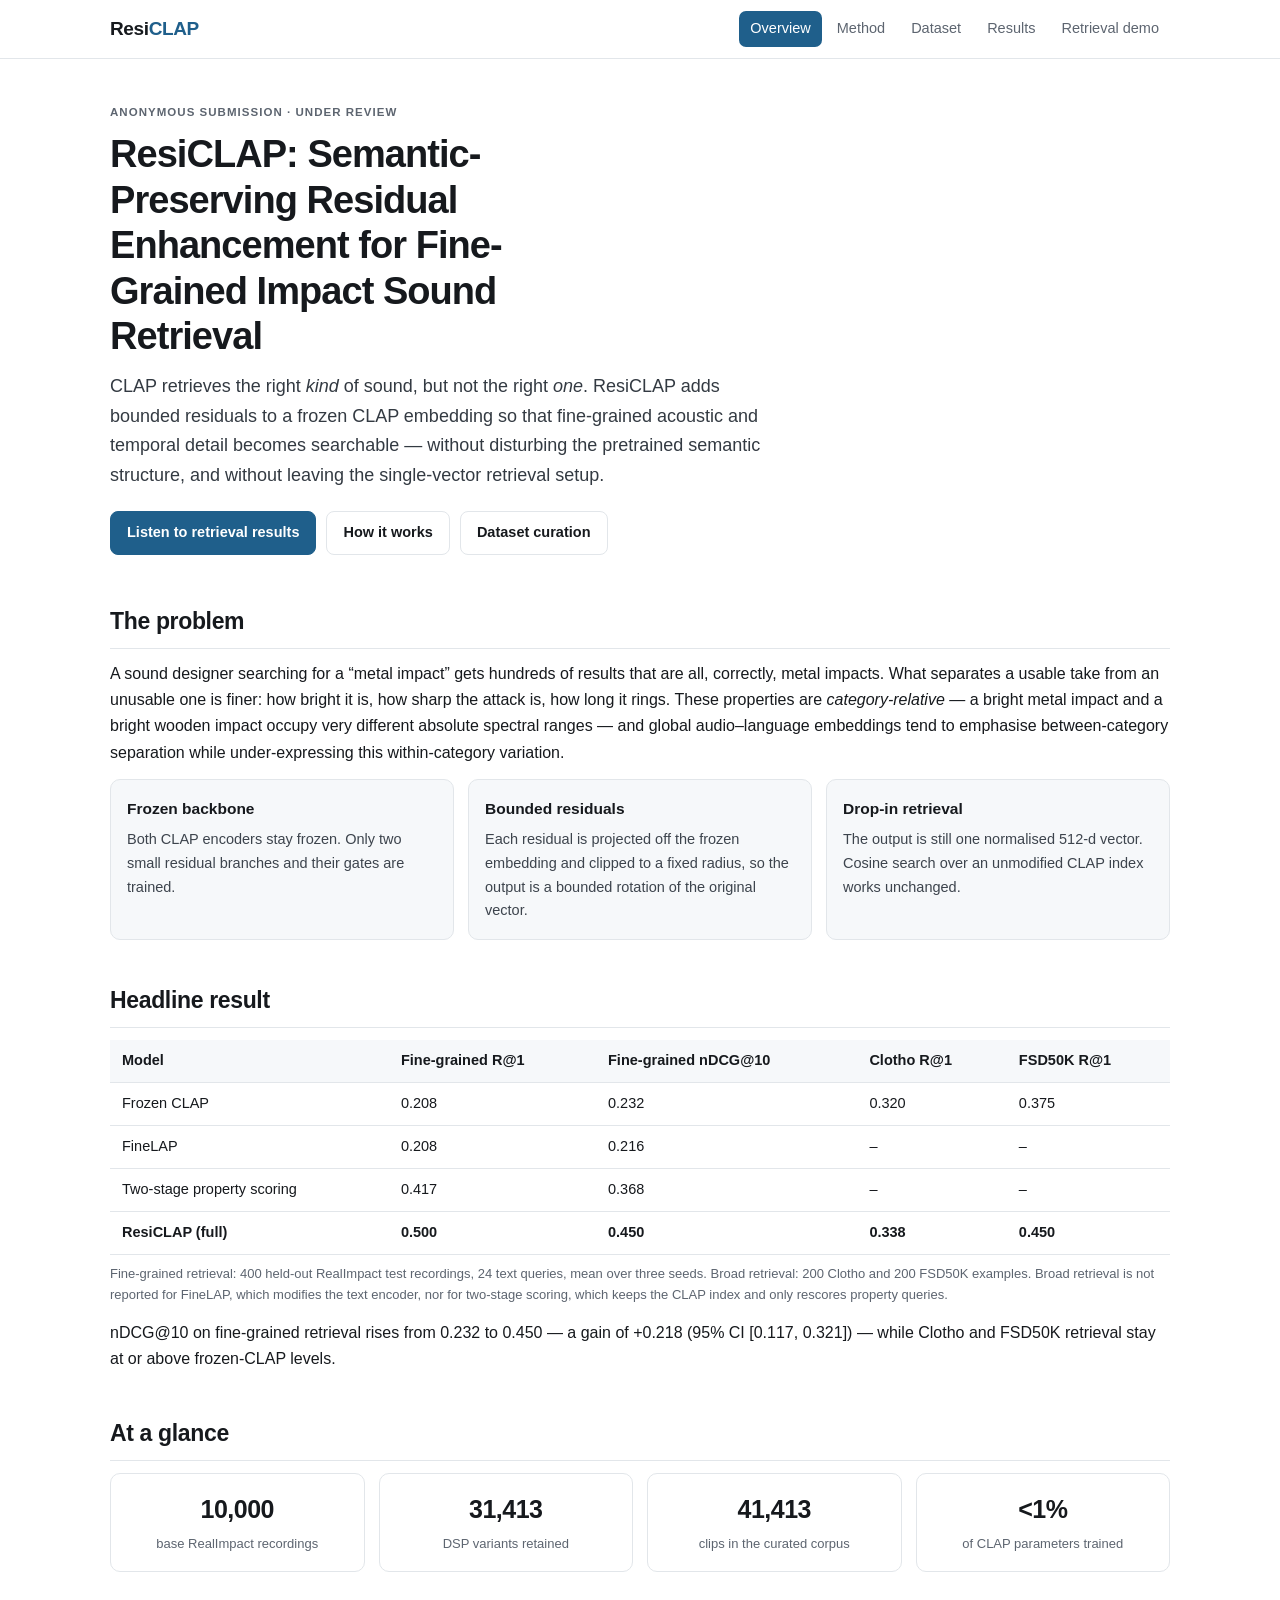
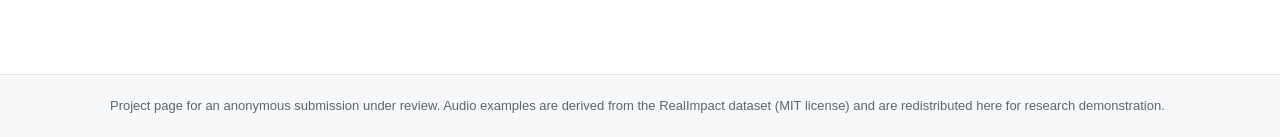
==== commit 1d01b125: "Add ResiCLAP project page Static GitHub Pages site: method and architecture, dataset curation pipeli" ====
--- a/index.html
+++ b/index.html
@@ -11,7 +11,7 @@
 <header class="topbar">
   <div class="wrap">
     <a class="brand" href="index.html">Resi<span>CLAP</span></a>
-    <nav><a href="index.html" class="active">Overview</a><a href="results.html">Results</a><a href="demo.html">Retrieval demo</a></nav>
+    <nav><a href="index.html" class="active">Overview</a><a href="method.html">Method</a><a href="dataset.html">Dataset</a><a href="results.html">Results</a><a href="demo.html">Retrieval demo</a></nav>
   </div>
 </header>
 <main class="wrap">
@@ -26,8 +26,8 @@
   single-vector retrieval setup.</p>
   <div class="cta">
     <a class="btn primary" href="demo.html">Listen to retrieval results</a>
-    <a class="btn" href="results.html">See the results</a>
-    <a class="btn" href="#method">How it works</a>
+    <a class="btn" href="method.html">How it works</a>
+    <a class="btn" href="dataset.html">Dataset curation</a>
   </div>
 </section>
 
@@ -72,137 +72,15 @@
 <section>
   <h2>At a glance</h2>
   <div class="stats">
+    <div><strong>10,000</strong>
+      <span>base RealImpact recordings</span></div>
+    <div><strong>31,413</strong>
+      <span>DSP variants retained</span></div>
+    <div><strong>41,413</strong>
+      <span>clips in the curated corpus</span></div>
     <div><strong>&lt;1%</strong>
       <span>of CLAP parameters trained</span></div>
-    <div><strong>+0.218</strong>
-      <span>fine-grained nDCG@10 over frozen CLAP</span></div>
-    <div><strong>400</strong>
-      <span>held-out test recordings</span></div>
-    <div><strong>24</strong>
-      <span>evaluation text queries</span></div>
   </div>
-</section>
-
-<section>
-  <h2>Evaluation data</h2>
-  <p>Fine-grained retrieval is evaluated on <strong>RealImpact</strong>, a set of
-  real recordings of everyday objects struck at controlled points and captured by
-  a dense microphone array. Because every recording carries its object, material,
-  strike point and microphone position, it supports queries that differ only in
-  acoustic detail rather than in category.</p>
-  <p>Training and test splits are disjoint by object, so no object heard at
-  training time appears at test time. The held-out pool used throughout this site
-  contains 400 recordings of
-  5 unseen objects &mdash; Mug (ceramic), Bin (plastic), Flowerpot (small ceramic), Vase (wood), Spatula (metal) &mdash; each
-  struck at 5 points and recorded across
-  4 microphone distance rings and a range of angles.</p>
-  <p>Attribute supervision is <em>category-relative</em>: brightness, attack and
-  decay targets are standardised within each material, so &ldquo;bright&rdquo;
-  means bright relative to other sounds of that material rather than bright in
-  absolute spectral terms. Semantic retention is measured separately on Clotho
-  and FSD50K, which the model never trains on as a retrieval target.</p>
-</section>
-
-<section id="method">
-  <h2>Method</h2>
-  <p class="lede">ResiCLAP treats the frozen CLAP embedding as a fixed semantic
-  anchor and learns only bounded corrections around it.</p>
-</section>
-
-<figure class="fig wide">
-  <img src="assets/img/architecture.png" alt="Overview of ResiCLAP. The pretrained CLAP encoders remain frozen. An attribute residual branch recovers fine-g" loading="lazy">
-  <figcaption>Overview of ResiCLAP. The pretrained CLAP encoders remain frozen. An attribute residual branch recovers fine-grained evidence from intermediate CLAP representations, while a multi-scale temporal relation branch captures higher-resolution temporal structure. Both residuals are projected orthogonally to the frozen embedding <em>z</em><sub>0</sub>, independently bounded, and added back to produce a single enhanced embedding for standard cosine retrieval.</figcaption>
-</figure>
-
-<section>
-  <h3>1. Attribute residual branch</h3>
-  <p>Probing the frozen HTSAT encoder shows that intermediate layers expose
-  fine-grained attributes more strongly than the final global embedding. We read
-  three of them directly:</p>
-  <div class="tablewrap"><table><thead><tr><th>Attribute</th><th>Source representation</th><th>Dimension</th></tr></thead><tbody><tr><td>Brightness</td><td>patch spectral-band features</td><td>384</td></tr><tr><td>Attack</td><td>patch onset features</td><td>96</td></tr><tr><td>Decay</td><td>stage-3 tail features</td><td>768</td></tr></tbody></table></div>
-  <p>Each is projected to 512-d by a two-layer MLP (hidden width 128, LayerNorm,
-  GELU) and the three projections are merged by a learned sigmoid gated fusion.
-  Every gate is initialised to &minus;2, so each branch starts with a small
-  contribution and has to earn its influence during training.</p>
-</section>
-
-<section>
-  <h3>2. Multi-scale temporal residual branch</h3>
-  <p>CLAP's own frame stride is too coarse for transient detail, so this branch
-  reads the waveform at higher resolution. From a 1.5&nbsp;s window beginning
-  100&nbsp;ms before onset we extract 5&nbsp;ms log-mel frames plus envelope,
-  spectral-flux and relative-time features, standardise them, downsample to
-  20&nbsp;ms steps and project to 64-d states.</p>
-  <p>Temporal evolution is then modelled explicitly as <em>relations between
-  time steps</em> at four offsets &mdash; 20, 40, 80 and 160&nbsp;ms &mdash; so
-  the branch sees both short transients and longer evolution. Attribute-specific
-  attention summarises each scale, and a second attribute-specific weighting
-  combines the four scales.</p>
-  <figure class="fig ">
-  <img src="assets/img/temporal_branch.png" alt="The multi-scale temporal relation branch. Relation sequences are formed over four temporal offsets, summarised" loading="lazy">
-  <figcaption>The multi-scale temporal relation branch. Relation sequences are formed over four temporal offsets, summarised by attribute-specific within-scale attention, then combined by attribute-specific cross-scale weighting before being mapped into the CLAP space.</figcaption>
-</figure>
-</section>
-
-<section>
-  <h3>3. Bounded residual adaptation</h3>
-  <p>This is the part that keeps CLAP intact. Each residual is first projected
-  orthogonally to the frozen embedding, then clipped to a fixed radius:</p>
-  <div class="eq">
-    r&#773;<sub>b</sub> = ClipNorm( r<sub>b</sub> &minus;
-    &lang;r<sub>b</sub>, z<sub>0</sub>&rang; z<sub>0</sub> ;
-    &rho;<sub>b</sub> ),
-    &nbsp;&nbsp; b &isin; {a, t}
-  </div>
-  <p>with &rho;<sub>a</sub> = 0.20 for the attribute residual and
-  &rho;<sub>t</sub> = 0.05 for the temporal residual. The bounded residuals are
-  added to the anchor and re-normalised:</p>
-  <div class="eq">
-    z<sup>&#9733;</sup> = ( z<sub>0</sub> + r&#773;<sub>a</sub> +
-    r&#773;<sub>t</sub> ) / &#8214; z<sub>0</sub> + r&#773;<sub>a</sub> +
-    r&#773;<sub>t</sub> &#8214;<sub>2</sub>
-  </div>
-  <p class="callout">Because the residuals are orthogonal to
-  <em>z</em><sub>0</sub> and bounded, the enhanced embedding is a rotation of the
-  original by at most about 14&deg;. Our ablation shows it is the
-  <em>magnitude bound</em>, not the orthogonal projection, that does the work of
-  preserving semantic structure &mdash; see
-  <a href="results.html#tradeoff">the trade-off analysis</a>.</p>
-</section>
-
-<section>
-  <h3>4. Training objective</h3>
-  <p>The bound controls how far the embedding may move; the objective decides
-  what the movement should encode. Two groups of terms are combined:</p>
-  <div class="cols">
-    <div>
-      <h4>Fine-grained learning</h4>
-      <ul>
-        <li><strong>Prompt classification</strong> aligns the enhanced embedding
-        with its material&ndash;attribute description.</li>
-        <li><strong>Smooth-L1 regression</strong> predicts the category-relative
-        attribute value.</li>
-        <li><strong>Pairwise ranking</strong> preserves the relative ordering
-        between sounds.</li>
-      </ul>
-    </div>
-    <div>
-      <h4>Semantic preservation</h4>
-      <ul>
-        <li><strong>Cosine anchor</strong> penalises deviation from
-        <em>z</em><sub>0</sub>.</li>
-        <li><strong>Semantic contrastive</strong> keeps audio&ndash;text
-        alignment on general audio.</li>
-        <li><strong>Symmetric-KL distillation</strong> matches the frozen and
-        enhanced audio&ndash;text similarity distributions.</li>
-      </ul>
-    </div>
-  </div>
-</section>
-
-<section>
-  <h3>Training setup</h3>
-  <div class="tablewrap"><table><thead><tr><th>Setting</th><th>Value</th></tr></thead><tbody><tr><td>Backbone</td><td>LAION-CLAP <code>clap-htsat-fused</code> (frozen)</td></tr><tr><td>Trained parameters</td><td>residual branches and gates only</td></tr><tr><td>Optimiser</td><td>AdamW, lr 1e&minus;4, weight decay 1e&minus;4</td></tr><tr><td>Gradient clipping</td><td>global norm 5.0</td></tr><tr><td>Epochs</td><td>100</td></tr><tr><td>Alignment temperature</td><td>0.07</td></tr><tr><td>Attribute bound &rho;<sub>a</sub></td><td>0.20</td></tr><tr><td>Temporal bound &rho;<sub>t</sub></td><td>0.05</td></tr><tr><td>Seeds</td><td>7, 17, 27</td></tr></tbody></table></div>
 </section>
 
 </main>
@@ -214,6 +92,7 @@
   </div>
 </footer>
 <script src="assets/js/data-retrieval.js"></script>
+<script src="assets/js/data-curation.js"></script>
 <script src="assets/js/site.js"></script>
 </body>
 </html>
--- a/assets/css/site.css
+++ b/assets/css/site.css
@@ -205,13 +205,32 @@
 .pill.good { background: #e7f4ec; color: var(--good); }
 .pill.bad { background: #fbecec; color: var(--bad); }
 
+.curation { display: grid; gap: 18px; }
+.example { border: 1px solid var(--line); border-radius: var(--radius); overflow: hidden; }
+.example > header {
+  padding: 12px 15px; background: var(--soft); border-bottom: 1px solid var(--line);
+}
+.example h3 { margin: 0 0 3px; font-size: 16px; }
+.example .meta { font-size: 12.5px; color: var(--muted); }
+.vrow {
+  display: flex; align-items: center; gap: 11px;
+  padding: 9px 14px; border-bottom: 1px solid var(--line);
+}
+.vrow:last-child { border-bottom: 0; }
+.vrow.origin { background: #fbfcfd; }
+.vrow .label { flex: 0 0 170px; font-size: 14px; font-weight: 500; }
+.vrow .delta { flex: 1 1 auto; font-size: 12.5px; color: var(--muted);
+               font-variant-numeric: tabular-nums; }
+.vrow .why { font-size: 12px; color: var(--bad); }
+
 .footer { border-top: 1px solid var(--line); padding: 20px 0; background: var(--soft); }
 .footer p { margin: 0; font-size: 13px; color: var(--muted); }
 
 @media (max-width: 860px) {
-  .cards, .cols, .cols.three, .stats, .compare {
+  .cards, .cols, .cols.three, .stats, .pipeline, .compare {
     grid-template-columns: 1fr;
   }
   .hero h1 { font-size: 29px; }
   h1 { font-size: 27px; }
-}
+  .vrow .label { flex-basis: 130px; }
+}
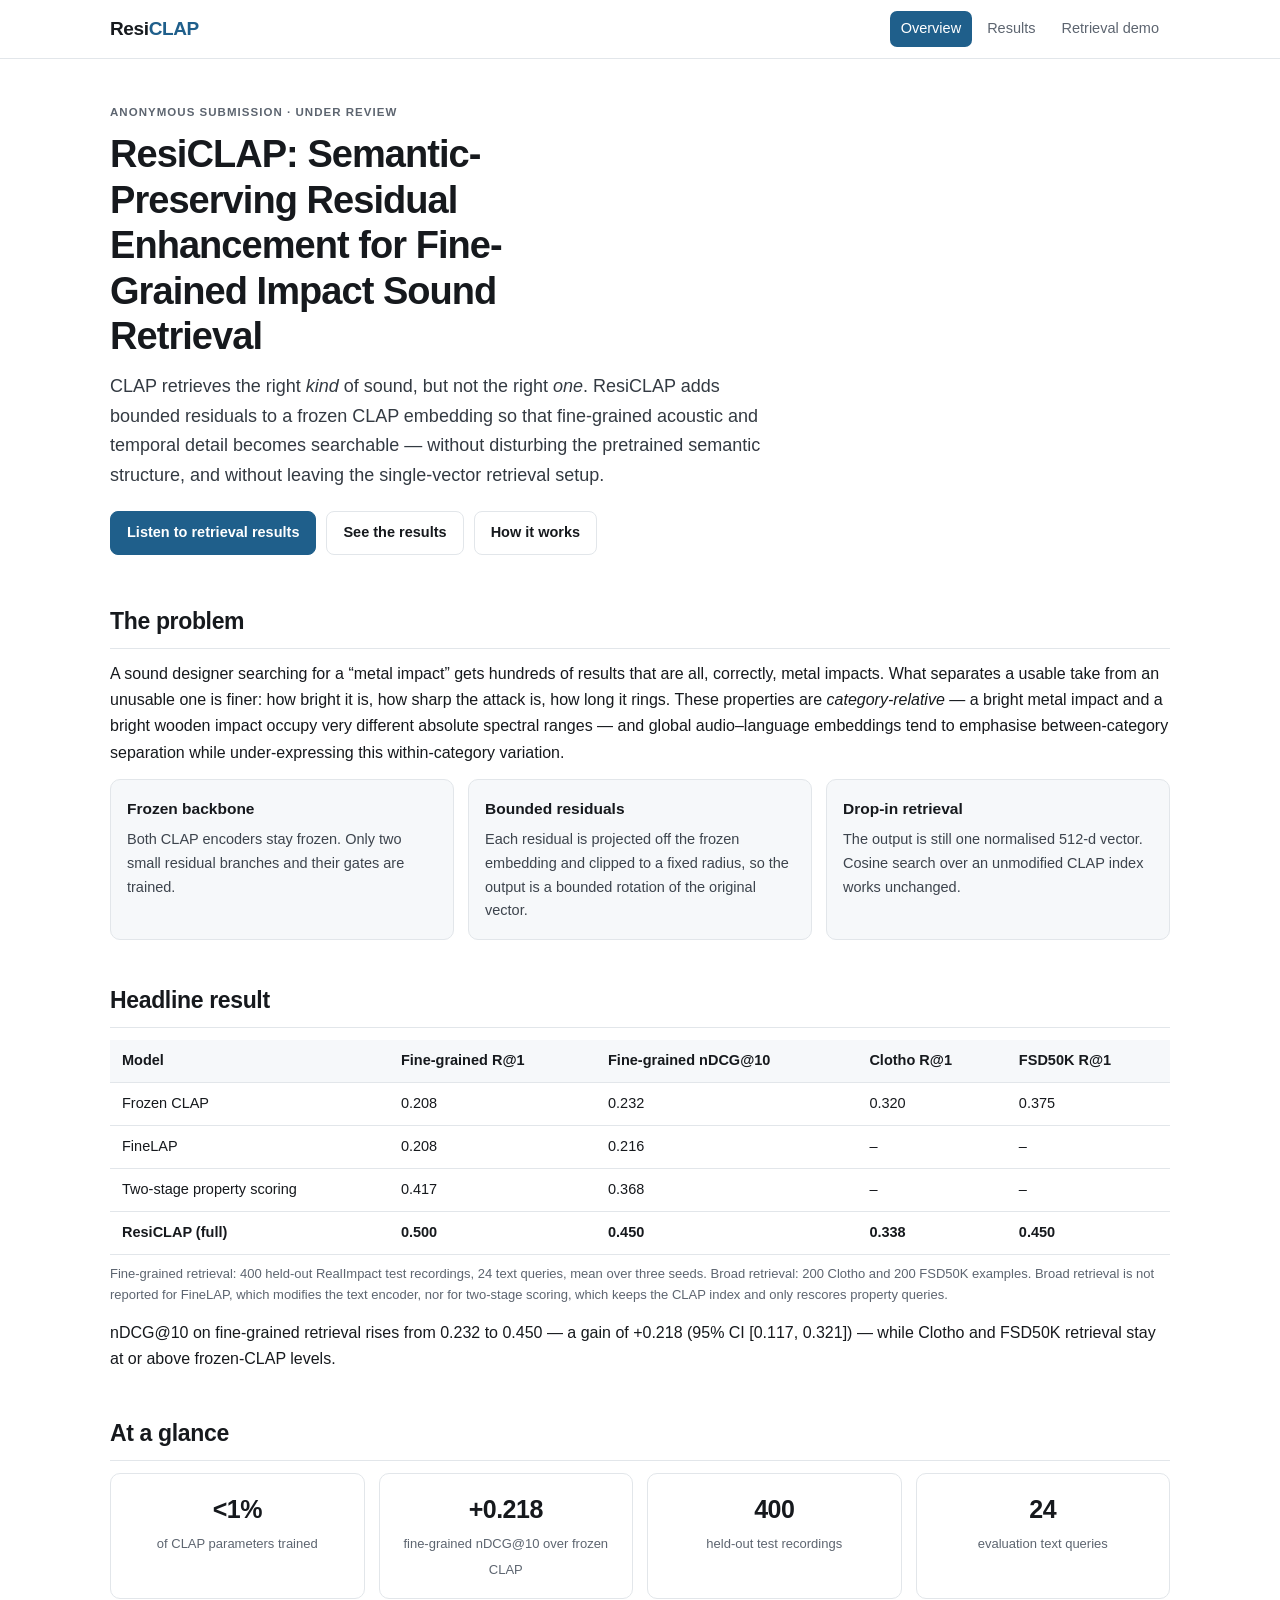
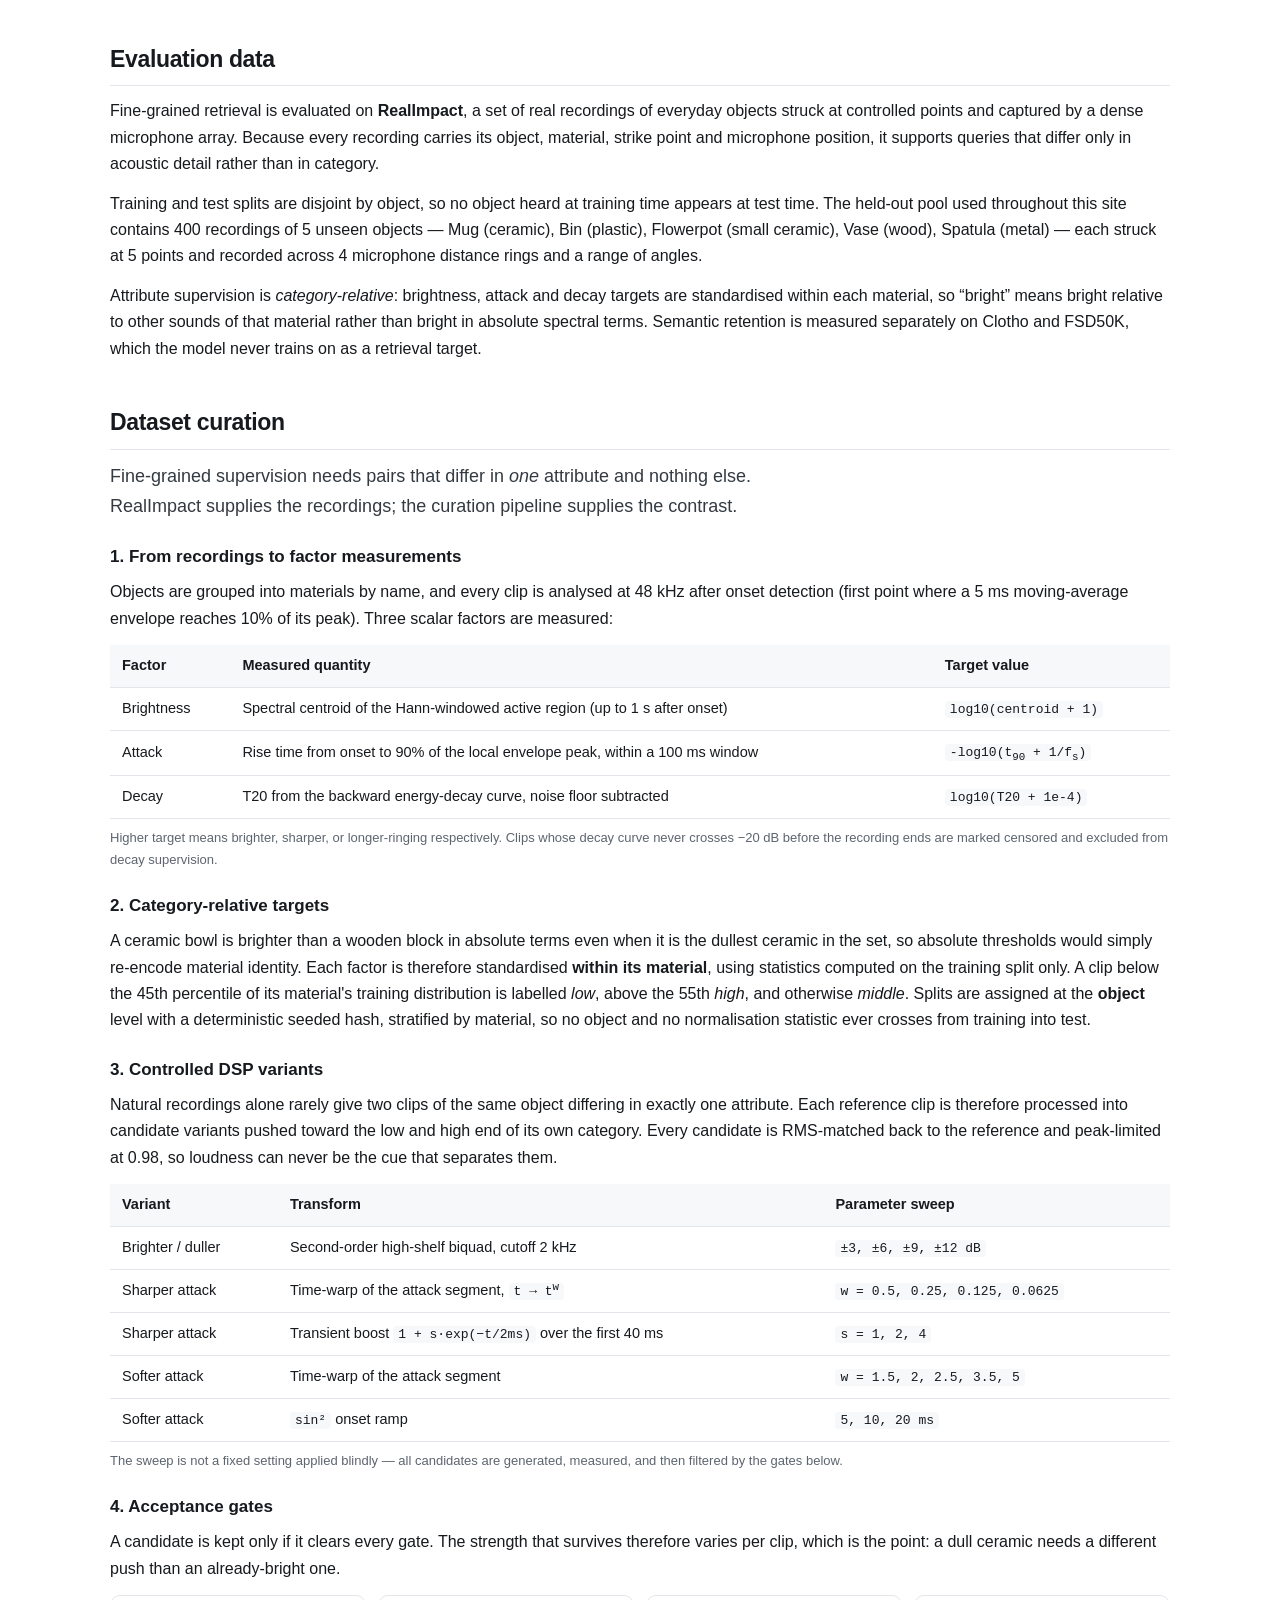
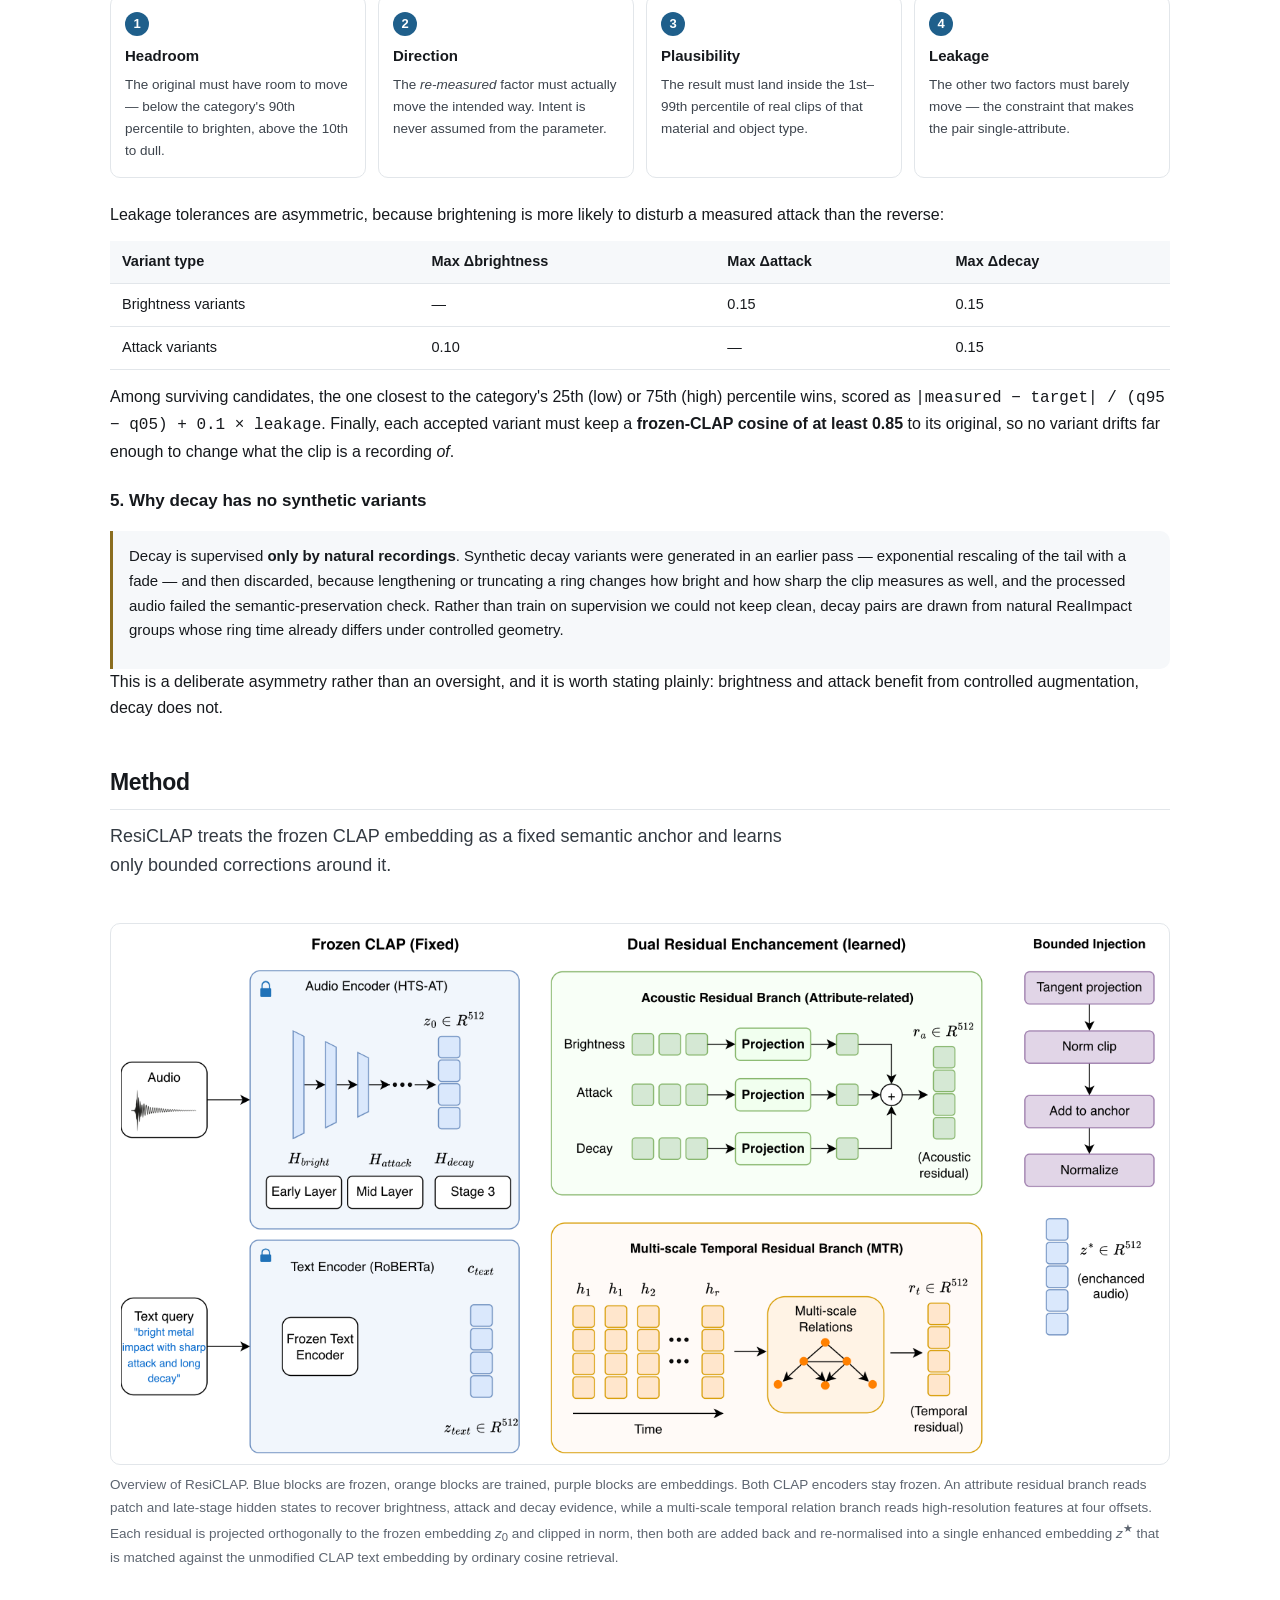
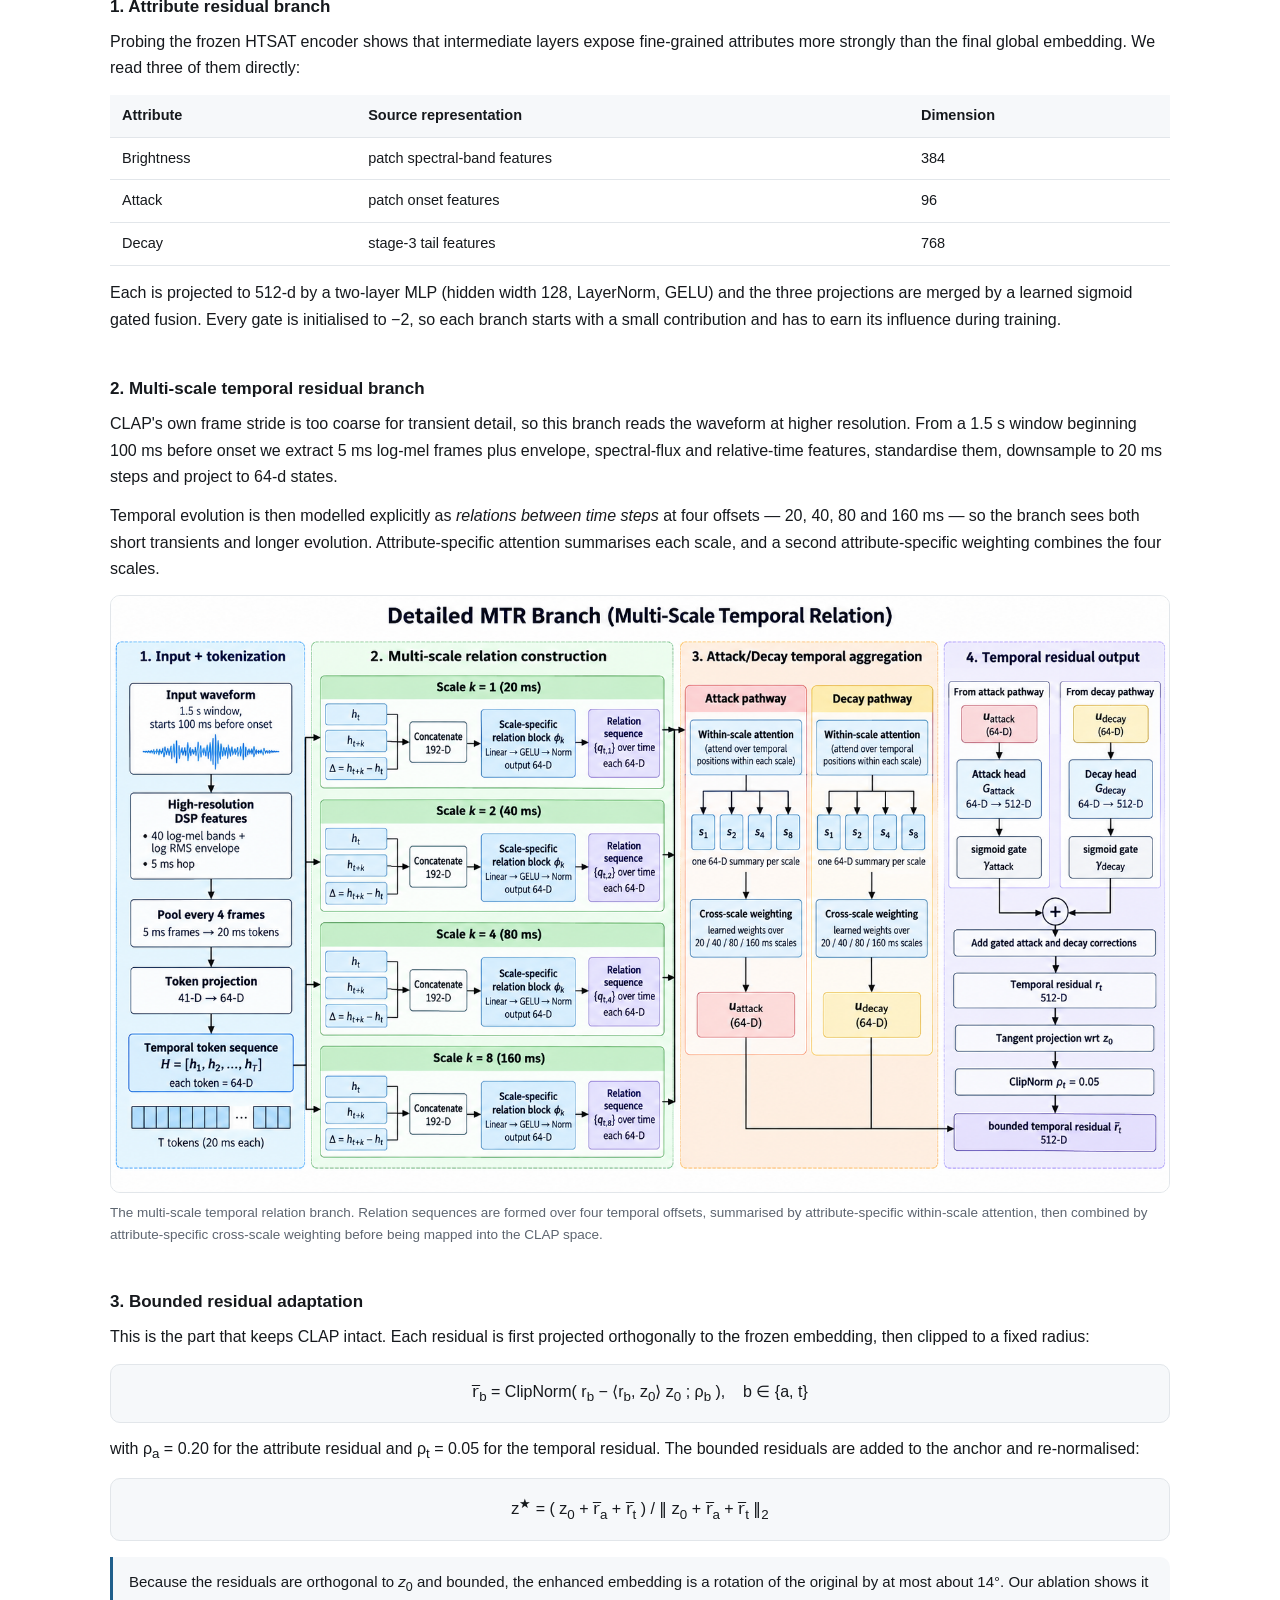
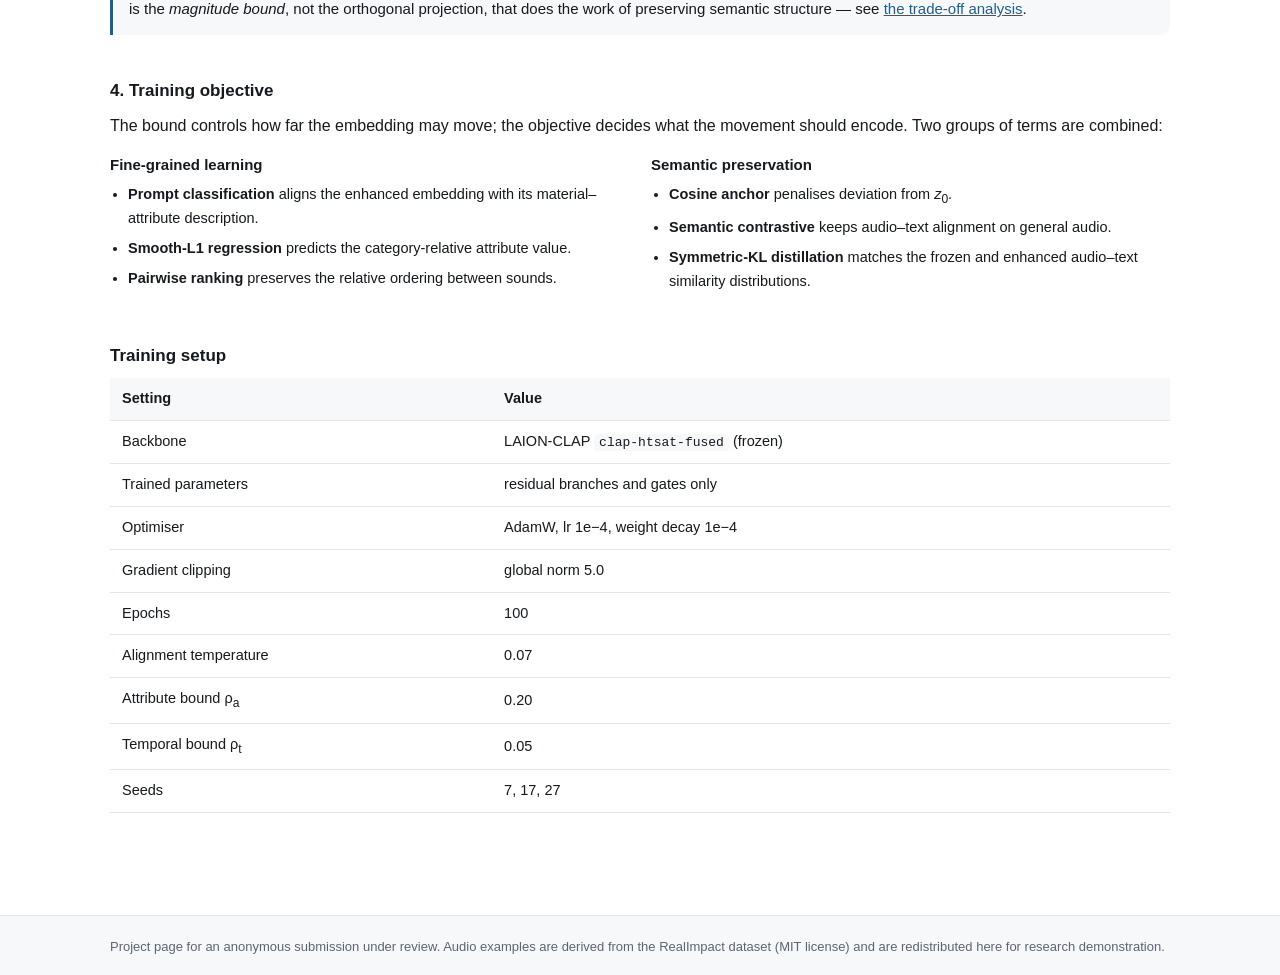
==== commit f48659cf: "Add dataset curation section to the overview page" ====
--- a/index.html
+++ b/index.html
@@ -11,7 +11,7 @@
 <header class="topbar">
   <div class="wrap">
     <a class="brand" href="index.html">Resi<span>CLAP</span></a>
-    <nav><a href="index.html" class="active">Overview</a><a href="method.html">Method</a><a href="dataset.html">Dataset</a><a href="results.html">Results</a><a href="demo.html">Retrieval demo</a></nav>
+    <nav><a href="index.html" class="active">Overview</a><a href="results.html">Results</a><a href="demo.html">Retrieval demo</a></nav>
   </div>
 </header>
 <main class="wrap">
@@ -26,8 +26,8 @@
   single-vector retrieval setup.</p>
   <div class="cta">
     <a class="btn primary" href="demo.html">Listen to retrieval results</a>
-    <a class="btn" href="method.html">How it works</a>
-    <a class="btn" href="dataset.html">Dataset curation</a>
+    <a class="btn" href="results.html">See the results</a>
+    <a class="btn" href="#method">How it works</a>
   </div>
 </section>
 
@@ -72,15 +72,262 @@
 <section>
   <h2>At a glance</h2>
   <div class="stats">
-    <div><strong>10,000</strong>
-      <span>base RealImpact recordings</span></div>
-    <div><strong>31,413</strong>
-      <span>DSP variants retained</span></div>
-    <div><strong>41,413</strong>
-      <span>clips in the curated corpus</span></div>
     <div><strong>&lt;1%</strong>
       <span>of CLAP parameters trained</span></div>
-  </div>
+    <div><strong>+0.218</strong>
+      <span>fine-grained nDCG@10 over frozen CLAP</span></div>
+    <div><strong>400</strong>
+      <span>held-out test recordings</span></div>
+    <div><strong>24</strong>
+      <span>evaluation text queries</span></div>
+  </div>
+</section>
+
+<section>
+  <h2>Evaluation data</h2>
+  <p>Fine-grained retrieval is evaluated on <strong>RealImpact</strong>, a set of
+  real recordings of everyday objects struck at controlled points and captured by
+  a dense microphone array. Because every recording carries its object, material,
+  strike point and microphone position, it supports queries that differ only in
+  acoustic detail rather than in category.</p>
+  <p>Training and test splits are disjoint by object, so no object heard at
+  training time appears at test time. The held-out pool used throughout this site
+  contains 400 recordings of
+  5 unseen objects &mdash; Mug (ceramic), Bin (plastic), Flowerpot (small ceramic), Vase (wood), Spatula (metal) &mdash; each
+  struck at 5 points and recorded across
+  4 microphone distance rings and a range of angles.</p>
+  <p>Attribute supervision is <em>category-relative</em>: brightness, attack and
+  decay targets are standardised within each material, so &ldquo;bright&rdquo;
+  means bright relative to other sounds of that material rather than bright in
+  absolute spectral terms. Semantic retention is measured separately on Clotho
+  and FSD50K, which the model never trains on as a retrieval target.</p>
+</section>
+
+<section id="curation">
+  <h2>Dataset curation</h2>
+  <p class="lede">Fine-grained supervision needs pairs that differ in
+  <em>one</em> attribute and nothing else. RealImpact supplies the recordings;
+  the curation pipeline supplies the contrast.</p>
+
+  <h3>1. From recordings to factor measurements</h3>
+  <p>Objects are grouped into materials by name, and every clip is analysed at
+  48&nbsp;kHz after onset detection (first point where a 5&nbsp;ms moving-average
+  envelope reaches 10% of its peak). Three scalar factors are measured:</p>
+  <div class="tablewrap">
+    <table>
+      <thead><tr><th>Factor</th><th>Measured quantity</th><th>Target value</th></tr></thead>
+      <tbody>
+        <tr><td>Brightness</td><td>Spectral centroid of the Hann-windowed active
+          region (up to 1&nbsp;s after onset)</td>
+          <td><code>log10(centroid + 1)</code></td></tr>
+        <tr><td>Attack</td><td>Rise time from onset to 90% of the local envelope
+          peak, within a 100&nbsp;ms window</td>
+          <td><code>-log10(t<sub>90</sub> + 1/f<sub>s</sub>)</code></td></tr>
+        <tr><td>Decay</td><td>T20 from the backward energy-decay curve, noise
+          floor subtracted</td>
+          <td><code>log10(T20 + 1e-4)</code></td></tr>
+      </tbody>
+    </table>
+    <p class="tnote">Higher target means brighter, sharper, or longer-ringing
+    respectively. Clips whose decay curve never crosses &minus;20&nbsp;dB before
+    the recording ends are marked censored and excluded from decay supervision.</p>
+  </div>
+
+  <h3>2. Category-relative targets</h3>
+  <p>A ceramic bowl is brighter than a wooden block in absolute terms even when
+  it is the dullest ceramic in the set, so absolute thresholds would simply
+  re-encode material identity. Each factor is therefore standardised
+  <strong>within its material</strong>, using statistics computed on the training
+  split only. A clip below the 45th percentile of its material's training
+  distribution is labelled <em>low</em>, above the 55th <em>high</em>, and
+  otherwise <em>middle</em>. Splits are assigned at the <strong>object</strong>
+  level with a deterministic seeded hash, stratified by material, so no object
+  and no normalisation statistic ever crosses from training into test.</p>
+
+  <h3>3. Controlled DSP variants</h3>
+  <p>Natural recordings alone rarely give two clips of the same object differing
+  in exactly one attribute. Each reference clip is therefore processed into
+  candidate variants pushed toward the low and high end of its own category.
+  Every candidate is RMS-matched back to the reference and peak-limited at 0.98,
+  so loudness can never be the cue that separates them.</p>
+  <div class="tablewrap">
+    <table>
+      <thead><tr><th>Variant</th><th>Transform</th><th>Parameter sweep</th></tr></thead>
+      <tbody>
+        <tr><td>Brighter / duller</td>
+          <td>Second-order high-shelf biquad, cutoff 2&nbsp;kHz</td>
+          <td><code>&plusmn;3, &plusmn;6, &plusmn;9, &plusmn;12 dB</code></td></tr>
+        <tr><td>Sharper attack</td>
+          <td>Time-warp of the attack segment, <code>t &rarr; t<sup>w</sup></code>
+          </td><td><code>w = 0.5, 0.25, 0.125, 0.0625</code></td></tr>
+        <tr><td>Sharper attack</td>
+          <td>Transient boost <code>1 + s&middot;exp(&minus;t/2ms)</code> over the
+          first 40&nbsp;ms</td><td><code>s = 1, 2, 4</code></td></tr>
+        <tr><td>Softer attack</td>
+          <td>Time-warp of the attack segment</td>
+          <td><code>w = 1.5, 2, 2.5, 3.5, 5</code></td></tr>
+        <tr><td>Softer attack</td>
+          <td><code>sin&sup2;</code> onset ramp</td>
+          <td><code>5, 10, 20 ms</code></td></tr>
+      </tbody>
+    </table>
+    <p class="tnote">The sweep is not a fixed setting applied blindly &mdash; all
+    candidates are generated, measured, and then filtered by the gates below.</p>
+  </div>
+
+  <h3>4. Acceptance gates</h3>
+  <p>A candidate is kept only if it clears every gate. The strength that survives
+  therefore varies per clip, which is the point: a dull ceramic needs a different
+  push than an already-bright one.</p>
+  <div class="pipeline">
+    <div class="stage"><span>1</span><h3>Headroom</h3>
+      <p>The original must have room to move &mdash; below the category's 90th
+      percentile to brighten, above the 10th to dull.</p></div>
+    <div class="stage"><span>2</span><h3>Direction</h3>
+      <p>The <em>re-measured</em> factor must actually move the intended way.
+      Intent is never assumed from the parameter.</p></div>
+    <div class="stage"><span>3</span><h3>Plausibility</h3>
+      <p>The result must land inside the 1st&ndash;99th percentile of real clips
+      of that material and object type.</p></div>
+    <div class="stage"><span>4</span><h3>Leakage</h3>
+      <p>The other two factors must barely move &mdash; the constraint that makes
+      the pair single-attribute.</p></div>
+  </div>
+  <p>Leakage tolerances are asymmetric, because brightening is more likely to
+  disturb a measured attack than the reverse:</p>
+  <div class="tablewrap">
+    <table>
+      <thead><tr><th>Variant type</th><th>Max &Delta;brightness</th>
+        <th>Max &Delta;attack</th><th>Max &Delta;decay</th></tr></thead>
+      <tbody>
+        <tr><td>Brightness variants</td><td>&mdash;</td><td>0.15</td><td>0.15</td></tr>
+        <tr><td>Attack variants</td><td>0.10</td><td>&mdash;</td><td>0.15</td></tr>
+      </tbody>
+    </table>
+  </div>
+  <p>Among surviving candidates, the one closest to the category's 25th (low) or
+  75th (high) percentile wins, scored as
+  <code>|measured &minus; target| / (q95 &minus; q05) + 0.1 &times; leakage</code>.
+  Finally, each accepted variant must keep a <strong>frozen-CLAP cosine of at
+  least 0.85</strong> to its original, so no variant drifts far enough to change
+  what the clip is a recording <em>of</em>.</p>
+
+  <h3>5. Why decay has no synthetic variants</h3>
+  <div class="callout warn">
+    <p>Decay is supervised <strong>only by natural recordings</strong>. Synthetic
+    decay variants were generated in an earlier pass &mdash; exponential
+    rescaling of the tail with a fade &mdash; and then discarded, because
+    lengthening or truncating a ring changes how bright and how sharp the clip
+    measures as well, and the processed audio failed the semantic-preservation
+    check. Rather than train on supervision we could not keep clean, decay pairs
+    are drawn from natural RealImpact groups whose ring time already differs
+    under controlled geometry.</p>
+  </div>
+  <p>This is a deliberate asymmetry rather than an oversight, and it is worth
+  stating plainly: brightness and attack benefit from controlled augmentation,
+  decay does not.</p>
+</section>
+
+<section id="method">
+  <h2>Method</h2>
+  <p class="lede">ResiCLAP treats the frozen CLAP embedding as a fixed semantic
+  anchor and learns only bounded corrections around it.</p>
+</section>
+
+<figure class="fig wide">
+  <img src="assets/img/architecture.png" alt="Overview of ResiCLAP. Blue blocks are frozen, orange blocks are trained, purple blocks are embeddings. Both CL" loading="lazy">
+  <figcaption>Overview of ResiCLAP. Blue blocks are frozen, orange blocks are trained, purple blocks are embeddings. Both CLAP encoders stay frozen. An attribute residual branch reads patch and late-stage hidden states to recover brightness, attack and decay evidence, while a multi-scale temporal relation branch reads high-resolution features at four offsets. Each residual is projected orthogonally to the frozen embedding <em>z</em><sub>0</sub> and clipped in norm, then both are added back and re-normalised into a single enhanced embedding <em>z</em><sup>&#9733;</sup> that is matched against the unmodified CLAP text embedding by ordinary cosine retrieval.</figcaption>
+</figure>
+
+<section>
+  <h3>1. Attribute residual branch</h3>
+  <p>Probing the frozen HTSAT encoder shows that intermediate layers expose
+  fine-grained attributes more strongly than the final global embedding. We read
+  three of them directly:</p>
+  <div class="tablewrap"><table><thead><tr><th>Attribute</th><th>Source representation</th><th>Dimension</th></tr></thead><tbody><tr><td>Brightness</td><td>patch spectral-band features</td><td>384</td></tr><tr><td>Attack</td><td>patch onset features</td><td>96</td></tr><tr><td>Decay</td><td>stage-3 tail features</td><td>768</td></tr></tbody></table></div>
+  <p>Each is projected to 512-d by a two-layer MLP (hidden width 128, LayerNorm,
+  GELU) and the three projections are merged by a learned sigmoid gated fusion.
+  Every gate is initialised to &minus;2, so each branch starts with a small
+  contribution and has to earn its influence during training.</p>
+</section>
+
+<section>
+  <h3>2. Multi-scale temporal residual branch</h3>
+  <p>CLAP's own frame stride is too coarse for transient detail, so this branch
+  reads the waveform at higher resolution. From a 1.5&nbsp;s window beginning
+  100&nbsp;ms before onset we extract 5&nbsp;ms log-mel frames plus envelope,
+  spectral-flux and relative-time features, standardise them, downsample to
+  20&nbsp;ms steps and project to 64-d states.</p>
+  <p>Temporal evolution is then modelled explicitly as <em>relations between
+  time steps</em> at four offsets &mdash; 20, 40, 80 and 160&nbsp;ms &mdash; so
+  the branch sees both short transients and longer evolution. Attribute-specific
+  attention summarises each scale, and a second attribute-specific weighting
+  combines the four scales.</p>
+  <figure class="fig ">
+  <img src="assets/img/temporal_branch.png" alt="The multi-scale temporal relation branch. Relation sequences are formed over four temporal offsets, summarised" loading="lazy">
+  <figcaption>The multi-scale temporal relation branch. Relation sequences are formed over four temporal offsets, summarised by attribute-specific within-scale attention, then combined by attribute-specific cross-scale weighting before being mapped into the CLAP space.</figcaption>
+</figure>
+</section>
+
+<section>
+  <h3>3. Bounded residual adaptation</h3>
+  <p>This is the part that keeps CLAP intact. Each residual is first projected
+  orthogonally to the frozen embedding, then clipped to a fixed radius:</p>
+  <div class="eq">
+    r&#773;<sub>b</sub> = ClipNorm( r<sub>b</sub> &minus;
+    &lang;r<sub>b</sub>, z<sub>0</sub>&rang; z<sub>0</sub> ;
+    &rho;<sub>b</sub> ),
+    &nbsp;&nbsp; b &isin; {a, t}
+  </div>
+  <p>with &rho;<sub>a</sub> = 0.20 for the attribute residual and
+  &rho;<sub>t</sub> = 0.05 for the temporal residual. The bounded residuals are
+  added to the anchor and re-normalised:</p>
+  <div class="eq">
+    z<sup>&#9733;</sup> = ( z<sub>0</sub> + r&#773;<sub>a</sub> +
+    r&#773;<sub>t</sub> ) / &#8214; z<sub>0</sub> + r&#773;<sub>a</sub> +
+    r&#773;<sub>t</sub> &#8214;<sub>2</sub>
+  </div>
+  <p class="callout">Because the residuals are orthogonal to
+  <em>z</em><sub>0</sub> and bounded, the enhanced embedding is a rotation of the
+  original by at most about 14&deg;. Our ablation shows it is the
+  <em>magnitude bound</em>, not the orthogonal projection, that does the work of
+  preserving semantic structure &mdash; see
+  <a href="results.html#tradeoff">the trade-off analysis</a>.</p>
+</section>
+
+<section>
+  <h3>4. Training objective</h3>
+  <p>The bound controls how far the embedding may move; the objective decides
+  what the movement should encode. Two groups of terms are combined:</p>
+  <div class="cols">
+    <div>
+      <h4>Fine-grained learning</h4>
+      <ul>
+        <li><strong>Prompt classification</strong> aligns the enhanced embedding
+        with its material&ndash;attribute description.</li>
+        <li><strong>Smooth-L1 regression</strong> predicts the category-relative
+        attribute value.</li>
+        <li><strong>Pairwise ranking</strong> preserves the relative ordering
+        between sounds.</li>
+      </ul>
+    </div>
+    <div>
+      <h4>Semantic preservation</h4>
+      <ul>
+        <li><strong>Cosine anchor</strong> penalises deviation from
+        <em>z</em><sub>0</sub>.</li>
+        <li><strong>Semantic contrastive</strong> keeps audio&ndash;text
+        alignment on general audio.</li>
+        <li><strong>Symmetric-KL distillation</strong> matches the frozen and
+        enhanced audio&ndash;text similarity distributions.</li>
+      </ul>
+    </div>
+  </div>
+</section>
+
+<section>
+  <h3>Training setup</h3>
+  <div class="tablewrap"><table><thead><tr><th>Setting</th><th>Value</th></tr></thead><tbody><tr><td>Backbone</td><td>LAION-CLAP <code>clap-htsat-fused</code> (frozen)</td></tr><tr><td>Trained parameters</td><td>residual branches and gates only</td></tr><tr><td>Optimiser</td><td>AdamW, lr 1e&minus;4, weight decay 1e&minus;4</td></tr><tr><td>Gradient clipping</td><td>global norm 5.0</td></tr><tr><td>Epochs</td><td>100</td></tr><tr><td>Alignment temperature</td><td>0.07</td></tr><tr><td>Attribute bound &rho;<sub>a</sub></td><td>0.20</td></tr><tr><td>Temporal bound &rho;<sub>t</sub></td><td>0.05</td></tr><tr><td>Seeds</td><td>7, 17, 27</td></tr></tbody></table></div>
 </section>
 
 </main>
@@ -92,7 +339,6 @@
   </div>
 </footer>
 <script src="assets/js/data-retrieval.js"></script>
-<script src="assets/js/data-curation.js"></script>
 <script src="assets/js/site.js"></script>
 </body>
 </html>
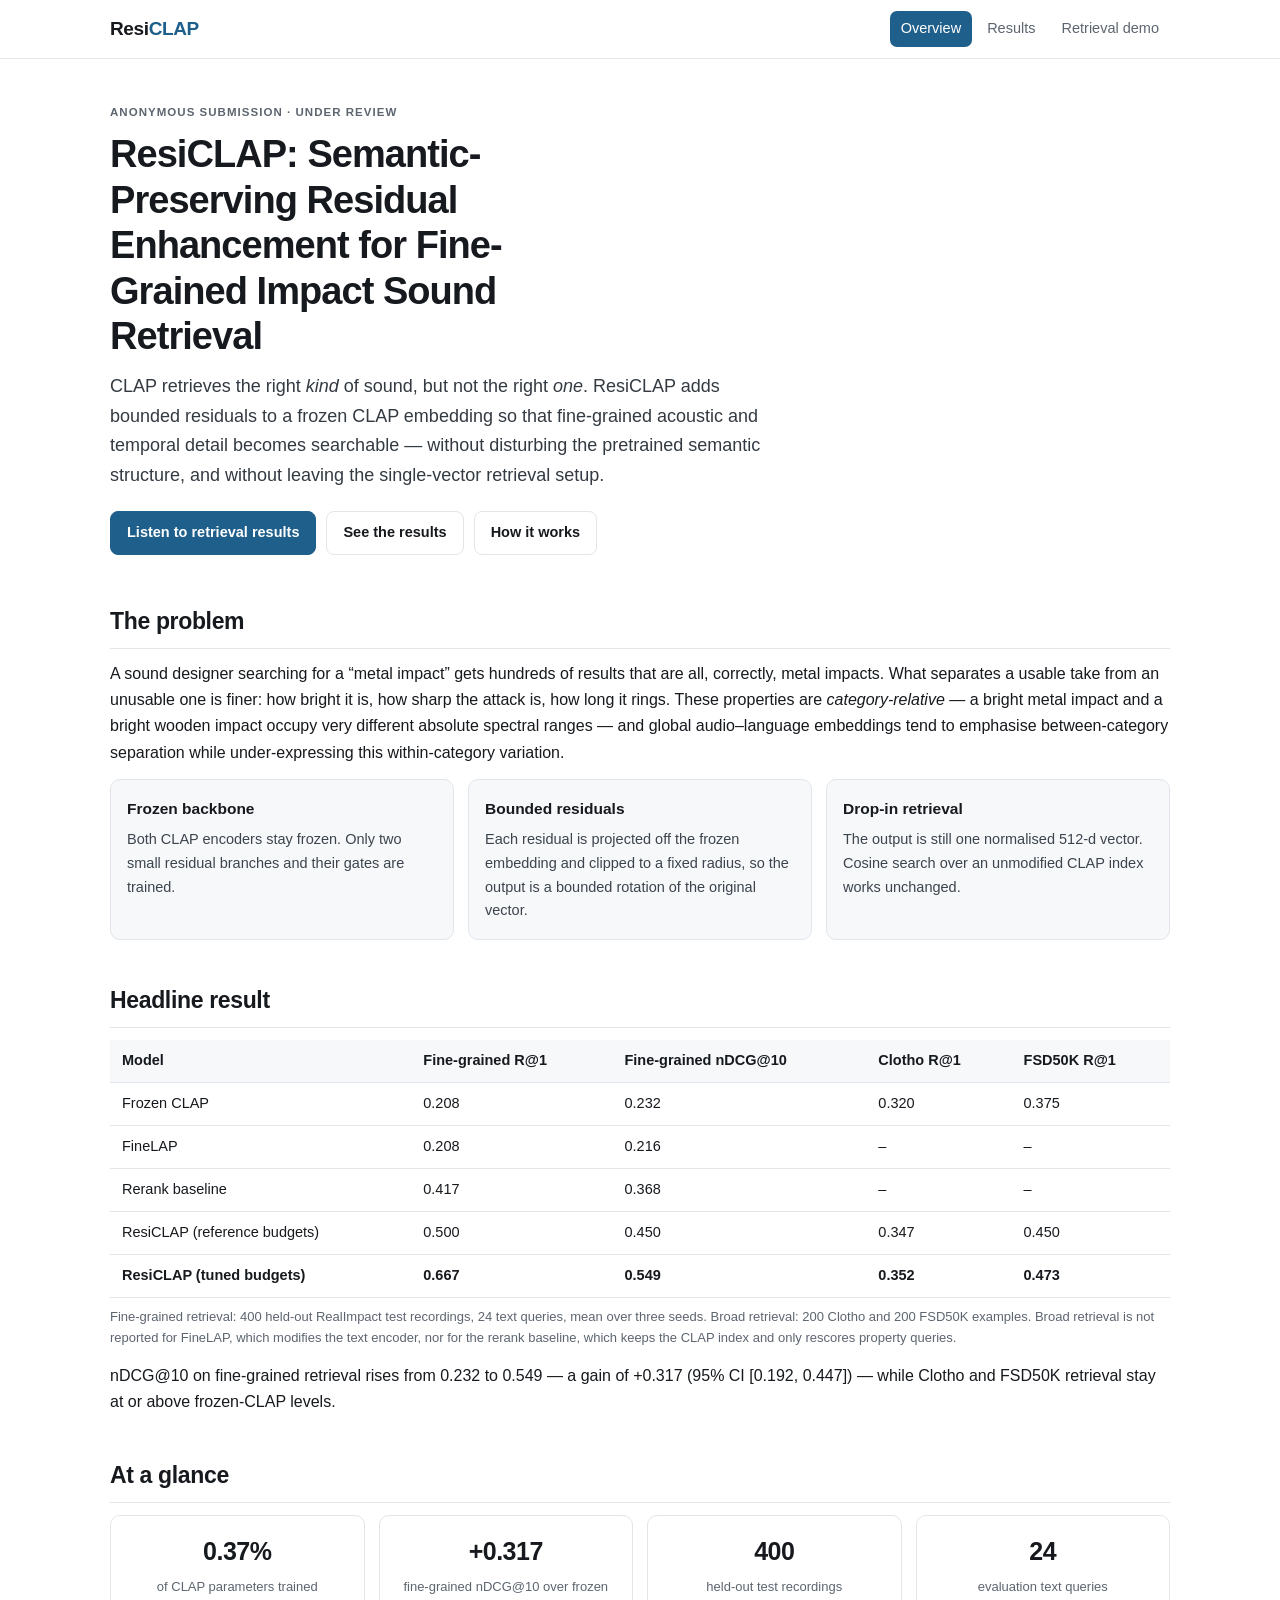
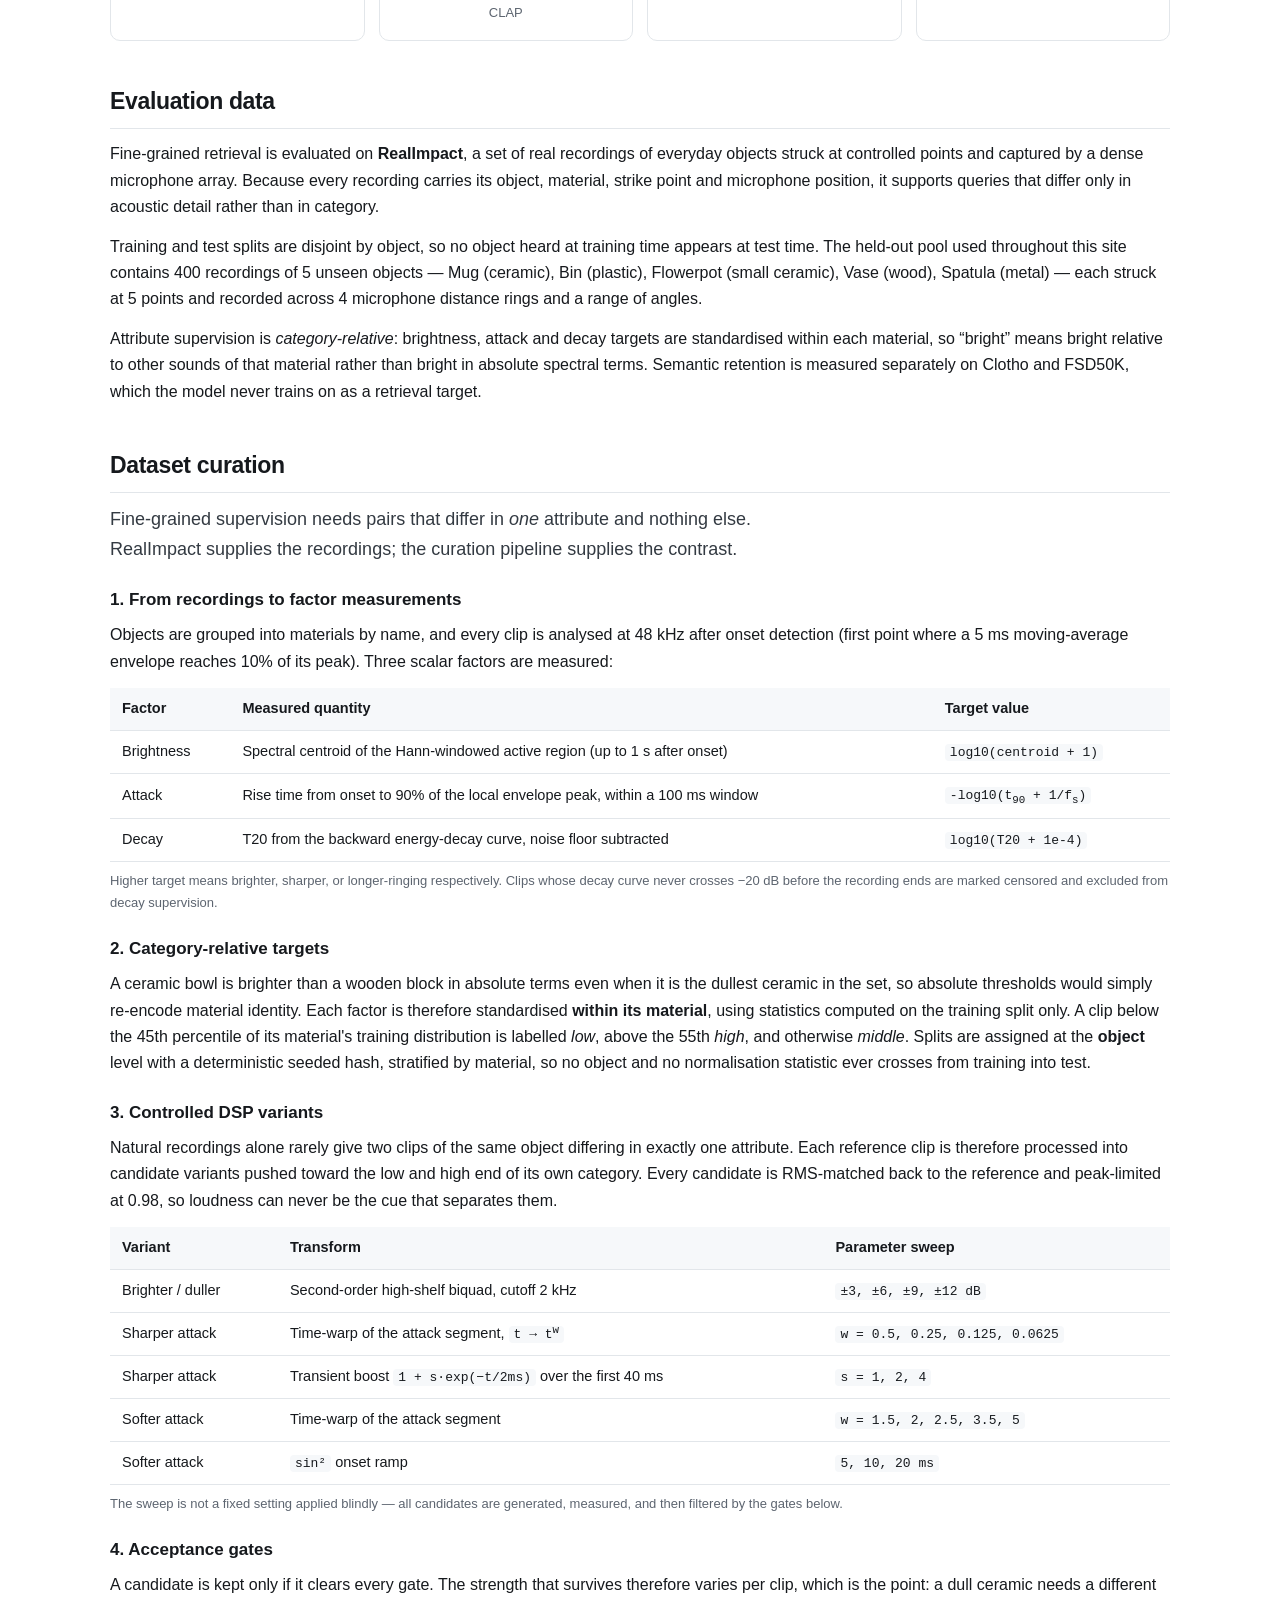
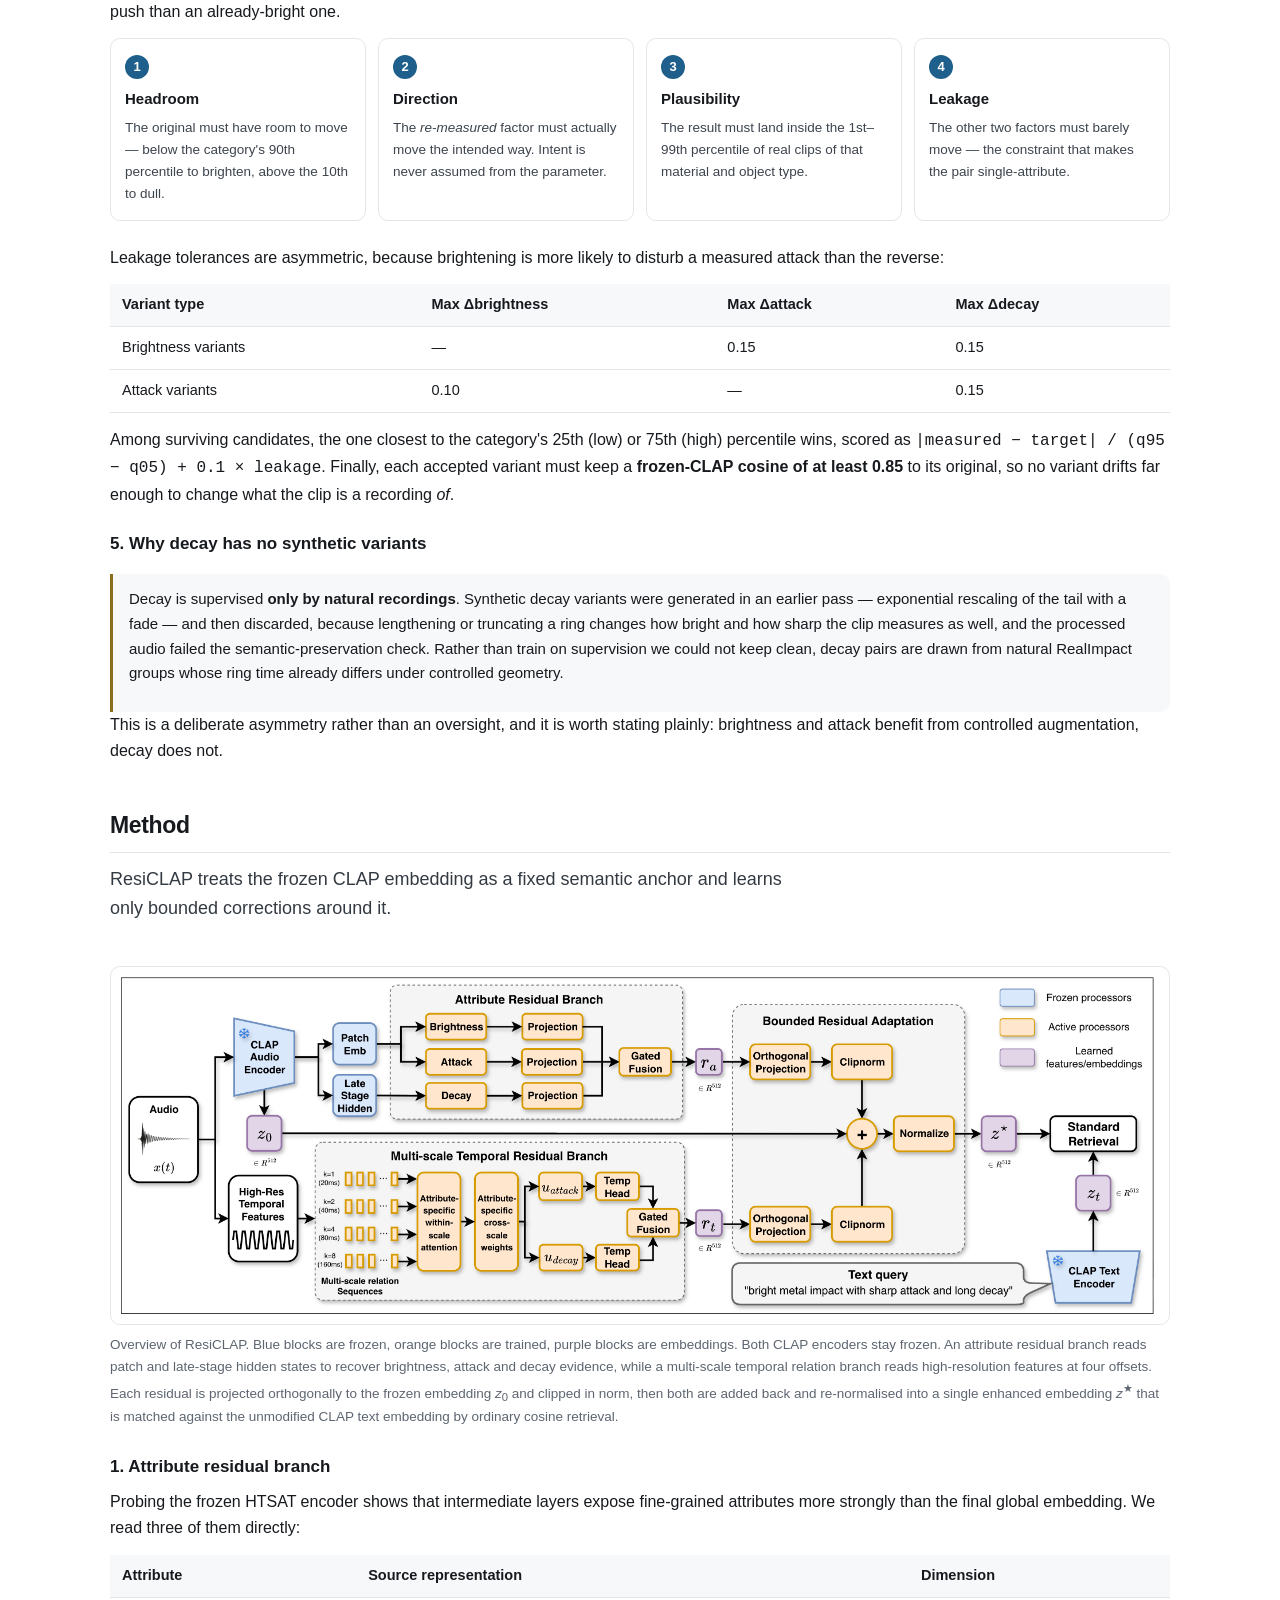
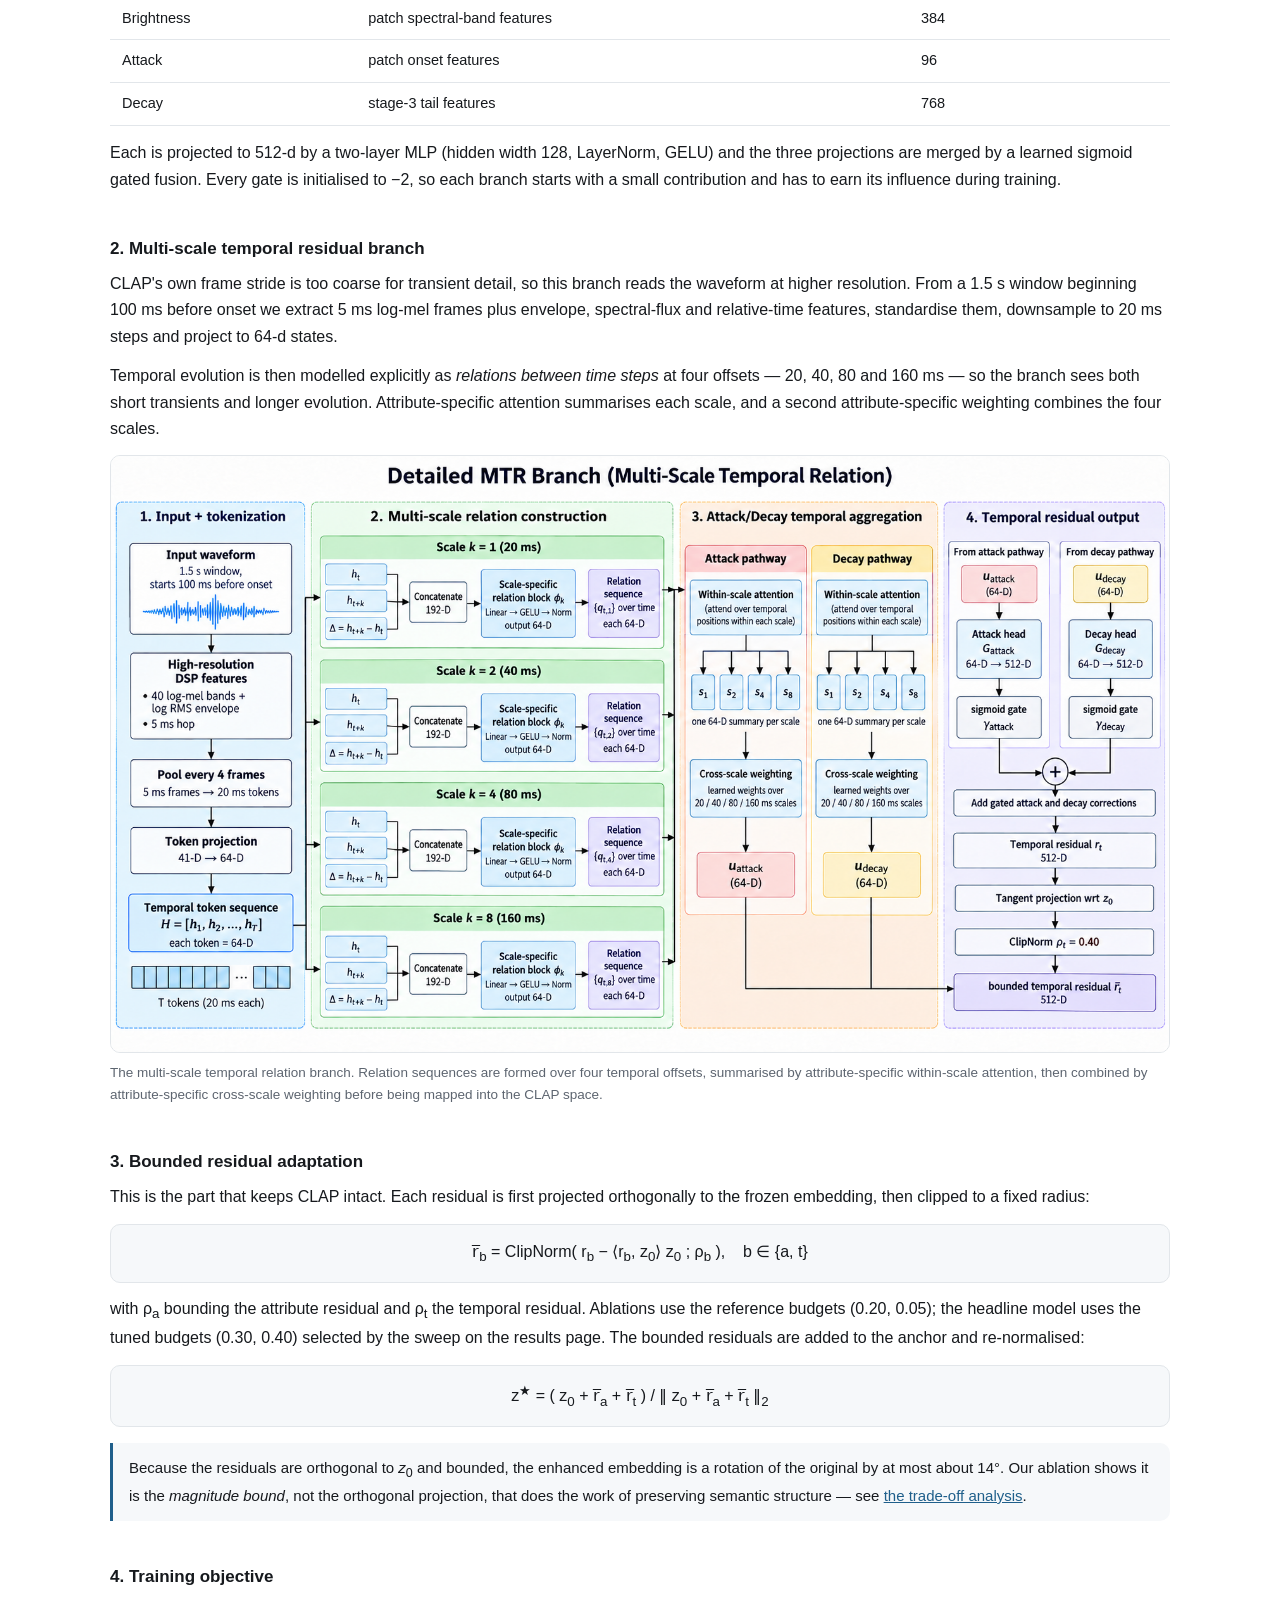
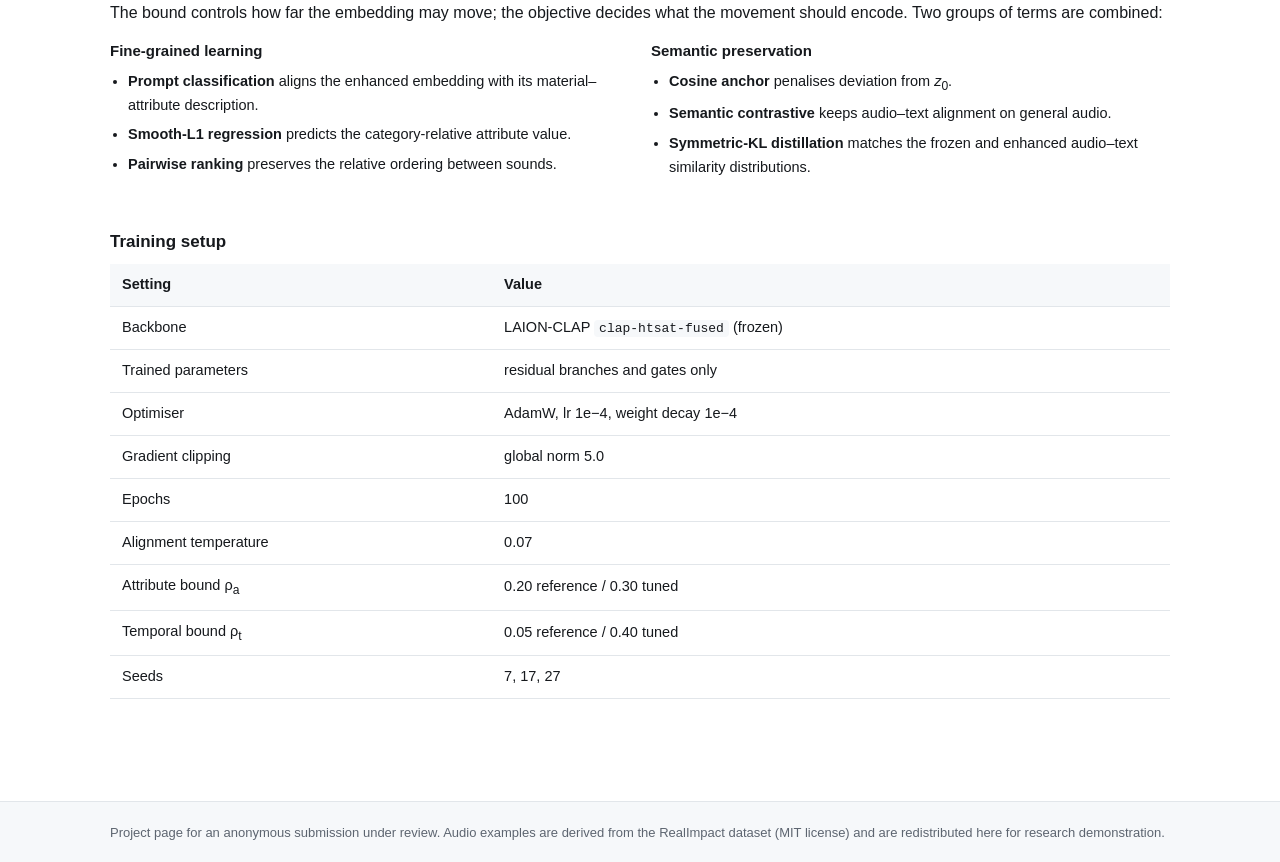
==== commit 4c180572: "Align results page with the paper's main table Replace the condensed ablation table with the paper's" ====
--- a/index.html
+++ b/index.html
@@ -63,18 +63,18 @@
 
 <section>
   <h2>Headline result</h2>
-  <div class="tablewrap"><table><thead><tr><th>Model</th><th>Fine-grained R@1</th><th>Fine-grained nDCG@10</th><th>Clotho R@1</th><th>FSD50K R@1</th></tr></thead><tbody><tr><td>Frozen CLAP</td><td>0.208</td><td>0.232</td><td>0.320</td><td>0.375</td></tr><tr><td>FineLAP</td><td>0.208</td><td>0.216</td><td>&ndash;</td><td>&ndash;</td></tr><tr><td>Two-stage property scoring</td><td>0.417</td><td>0.368</td><td>&ndash;</td><td>&ndash;</td></tr><tr><td><strong>ResiCLAP (full)</strong></td><td><strong>0.500</strong></td><td><strong>0.450</strong></td><td><strong>0.338</strong></td><td><strong>0.450</strong></td></tr></tbody></table><p class="tnote">Fine-grained retrieval: 400 held-out RealImpact test recordings, 24 text queries, mean over three seeds. Broad retrieval: 200 Clotho and 200 FSD50K examples. Broad retrieval is not reported for FineLAP, which modifies the text encoder, nor for two-stage scoring, which keeps the CLAP index and only rescores property queries.</p></div>
-  <p>nDCG@10 on fine-grained retrieval rises from 0.232 to 0.450 &mdash; a gain
-  of +0.218 (95% CI [0.117, 0.321]) &mdash; while Clotho and FSD50K retrieval
+  <div class="tablewrap"><table><thead><tr><th>Model</th><th>Fine-grained R@1</th><th>Fine-grained nDCG@10</th><th>Clotho R@1</th><th>FSD50K R@1</th></tr></thead><tbody><tr><td>Frozen CLAP</td><td>0.208</td><td>0.232</td><td>0.320</td><td>0.375</td></tr><tr><td>FineLAP</td><td>0.208</td><td>0.216</td><td>&ndash;</td><td>&ndash;</td></tr><tr><td>Rerank baseline</td><td>0.417</td><td>0.368</td><td>&ndash;</td><td>&ndash;</td></tr><tr><td>ResiCLAP (reference budgets)</td><td>0.500</td><td>0.450</td><td>0.347</td><td>0.450</td></tr><tr><td><strong>ResiCLAP (tuned budgets)</strong></td><td><strong>0.667</strong></td><td><strong>0.549</strong></td><td><strong>0.352</strong></td><td><strong>0.473</strong></td></tr></tbody></table><p class="tnote">Fine-grained retrieval: 400 held-out RealImpact test recordings, 24 text queries, mean over three seeds. Broad retrieval: 200 Clotho and 200 FSD50K examples. Broad retrieval is not reported for FineLAP, which modifies the text encoder, nor for the rerank baseline, which keeps the CLAP index and only rescores property queries.</p></div>
+  <p>nDCG@10 on fine-grained retrieval rises from 0.232 to 0.549 &mdash; a gain
+  of +0.317 (95% CI [0.192, 0.447]) &mdash; while Clotho and FSD50K retrieval
   stay at or above frozen-CLAP levels.</p>
 </section>
 
 <section>
   <h2>At a glance</h2>
   <div class="stats">
-    <div><strong>&lt;1%</strong>
+    <div><strong>0.37%</strong>
       <span>of CLAP parameters trained</span></div>
-    <div><strong>+0.218</strong>
+    <div><strong>+0.317</strong>
       <span>fine-grained nDCG@10 over frozen CLAP</span></div>
     <div><strong>400</strong>
       <span>held-out test recordings</span></div>
@@ -279,8 +279,10 @@
     &rho;<sub>b</sub> ),
     &nbsp;&nbsp; b &isin; {a, t}
   </div>
-  <p>with &rho;<sub>a</sub> = 0.20 for the attribute residual and
-  &rho;<sub>t</sub> = 0.05 for the temporal residual. The bounded residuals are
+  <p>with &rho;<sub>a</sub> bounding the attribute residual and
+  &rho;<sub>t</sub> the temporal residual. Ablations use the reference budgets
+  (0.20, 0.05); the headline model uses the tuned budgets (0.30, 0.40)
+  selected by the sweep on the results page. The bounded residuals are
   added to the anchor and re-normalised:</p>
   <div class="eq">
     z<sup>&#9733;</sup> = ( z<sub>0</sub> + r&#773;<sub>a</sub> +
@@ -327,7 +329,7 @@
 
 <section>
   <h3>Training setup</h3>
-  <div class="tablewrap"><table><thead><tr><th>Setting</th><th>Value</th></tr></thead><tbody><tr><td>Backbone</td><td>LAION-CLAP <code>clap-htsat-fused</code> (frozen)</td></tr><tr><td>Trained parameters</td><td>residual branches and gates only</td></tr><tr><td>Optimiser</td><td>AdamW, lr 1e&minus;4, weight decay 1e&minus;4</td></tr><tr><td>Gradient clipping</td><td>global norm 5.0</td></tr><tr><td>Epochs</td><td>100</td></tr><tr><td>Alignment temperature</td><td>0.07</td></tr><tr><td>Attribute bound &rho;<sub>a</sub></td><td>0.20</td></tr><tr><td>Temporal bound &rho;<sub>t</sub></td><td>0.05</td></tr><tr><td>Seeds</td><td>7, 17, 27</td></tr></tbody></table></div>
+  <div class="tablewrap"><table><thead><tr><th>Setting</th><th>Value</th></tr></thead><tbody><tr><td>Backbone</td><td>LAION-CLAP <code>clap-htsat-fused</code> (frozen)</td></tr><tr><td>Trained parameters</td><td>residual branches and gates only</td></tr><tr><td>Optimiser</td><td>AdamW, lr 1e&minus;4, weight decay 1e&minus;4</td></tr><tr><td>Gradient clipping</td><td>global norm 5.0</td></tr><tr><td>Epochs</td><td>100</td></tr><tr><td>Alignment temperature</td><td>0.07</td></tr><tr><td>Attribute bound &rho;<sub>a</sub></td><td>0.20 reference / 0.30 tuned</td></tr><tr><td>Temporal bound &rho;<sub>t</sub></td><td>0.05 reference / 0.40 tuned</td></tr><tr><td>Seeds</td><td>7, 17, 27</td></tr></tbody></table></div>
 </section>
 
 </main>
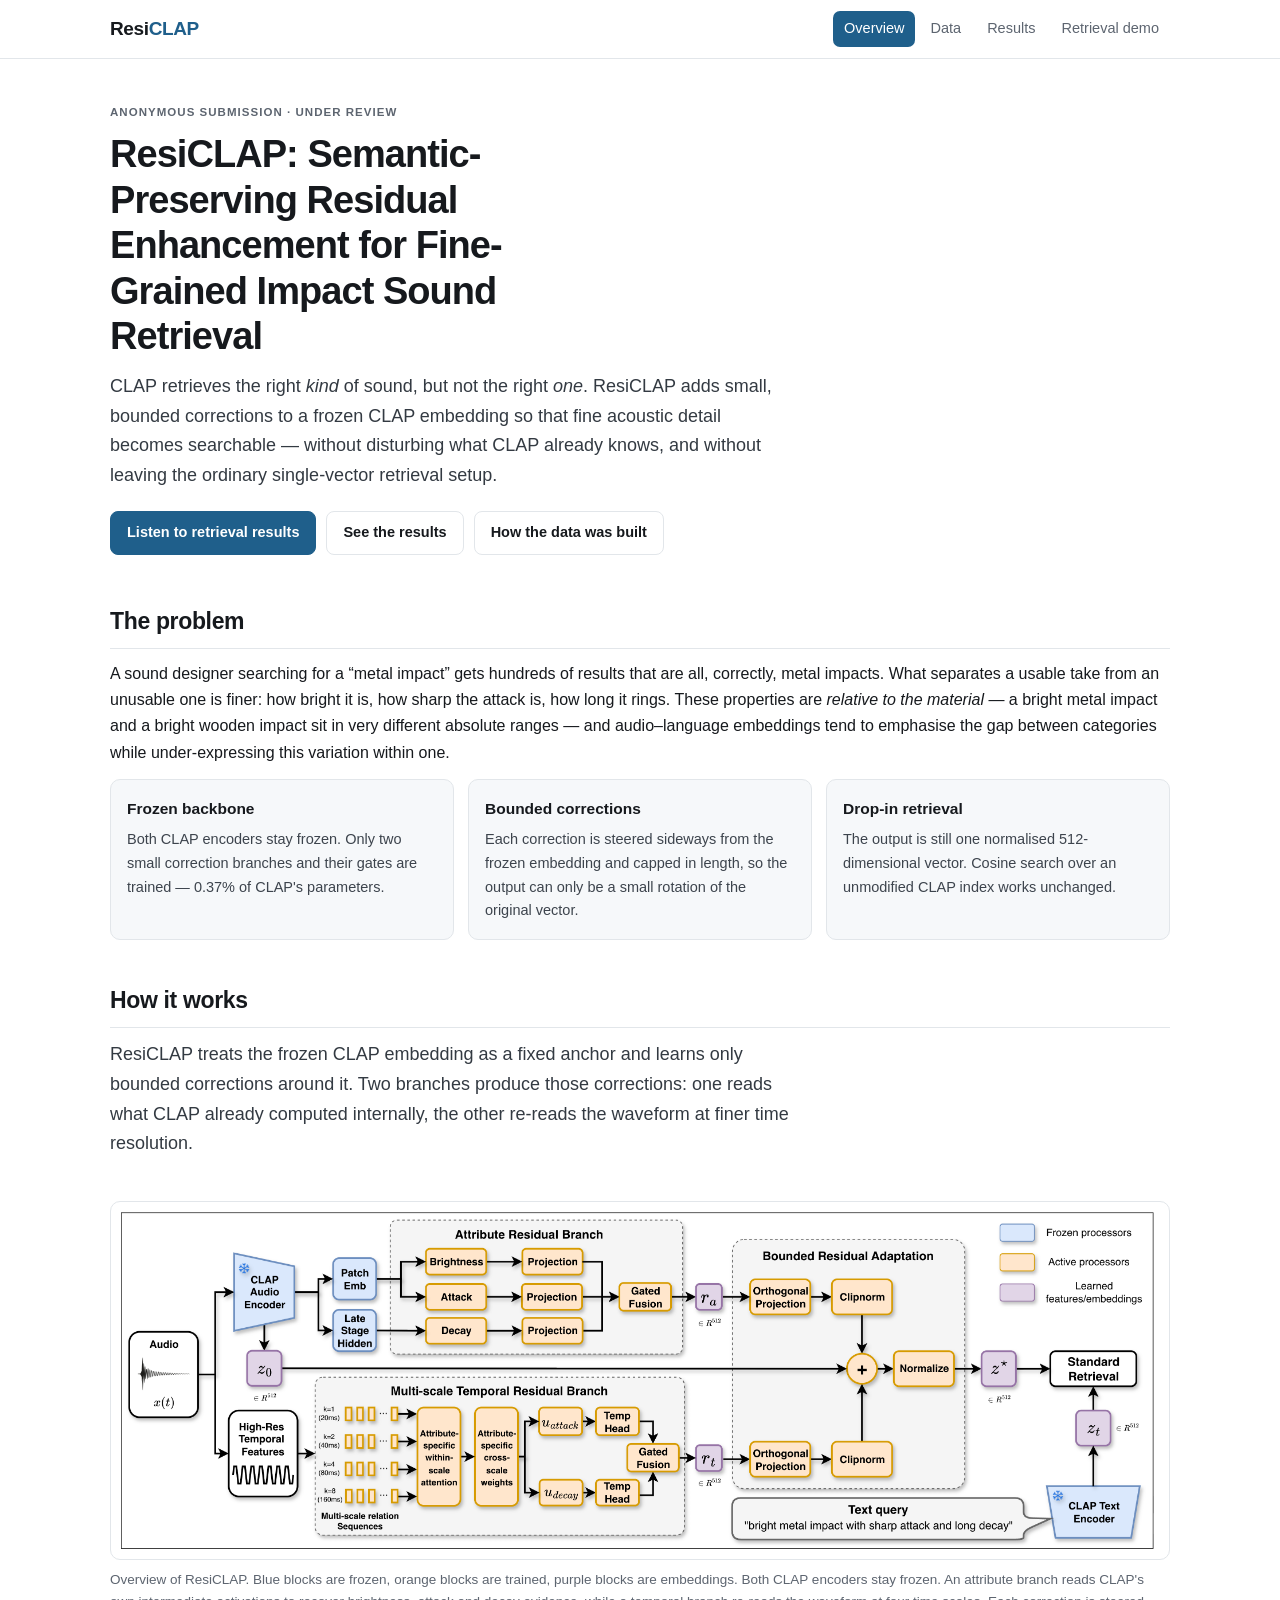
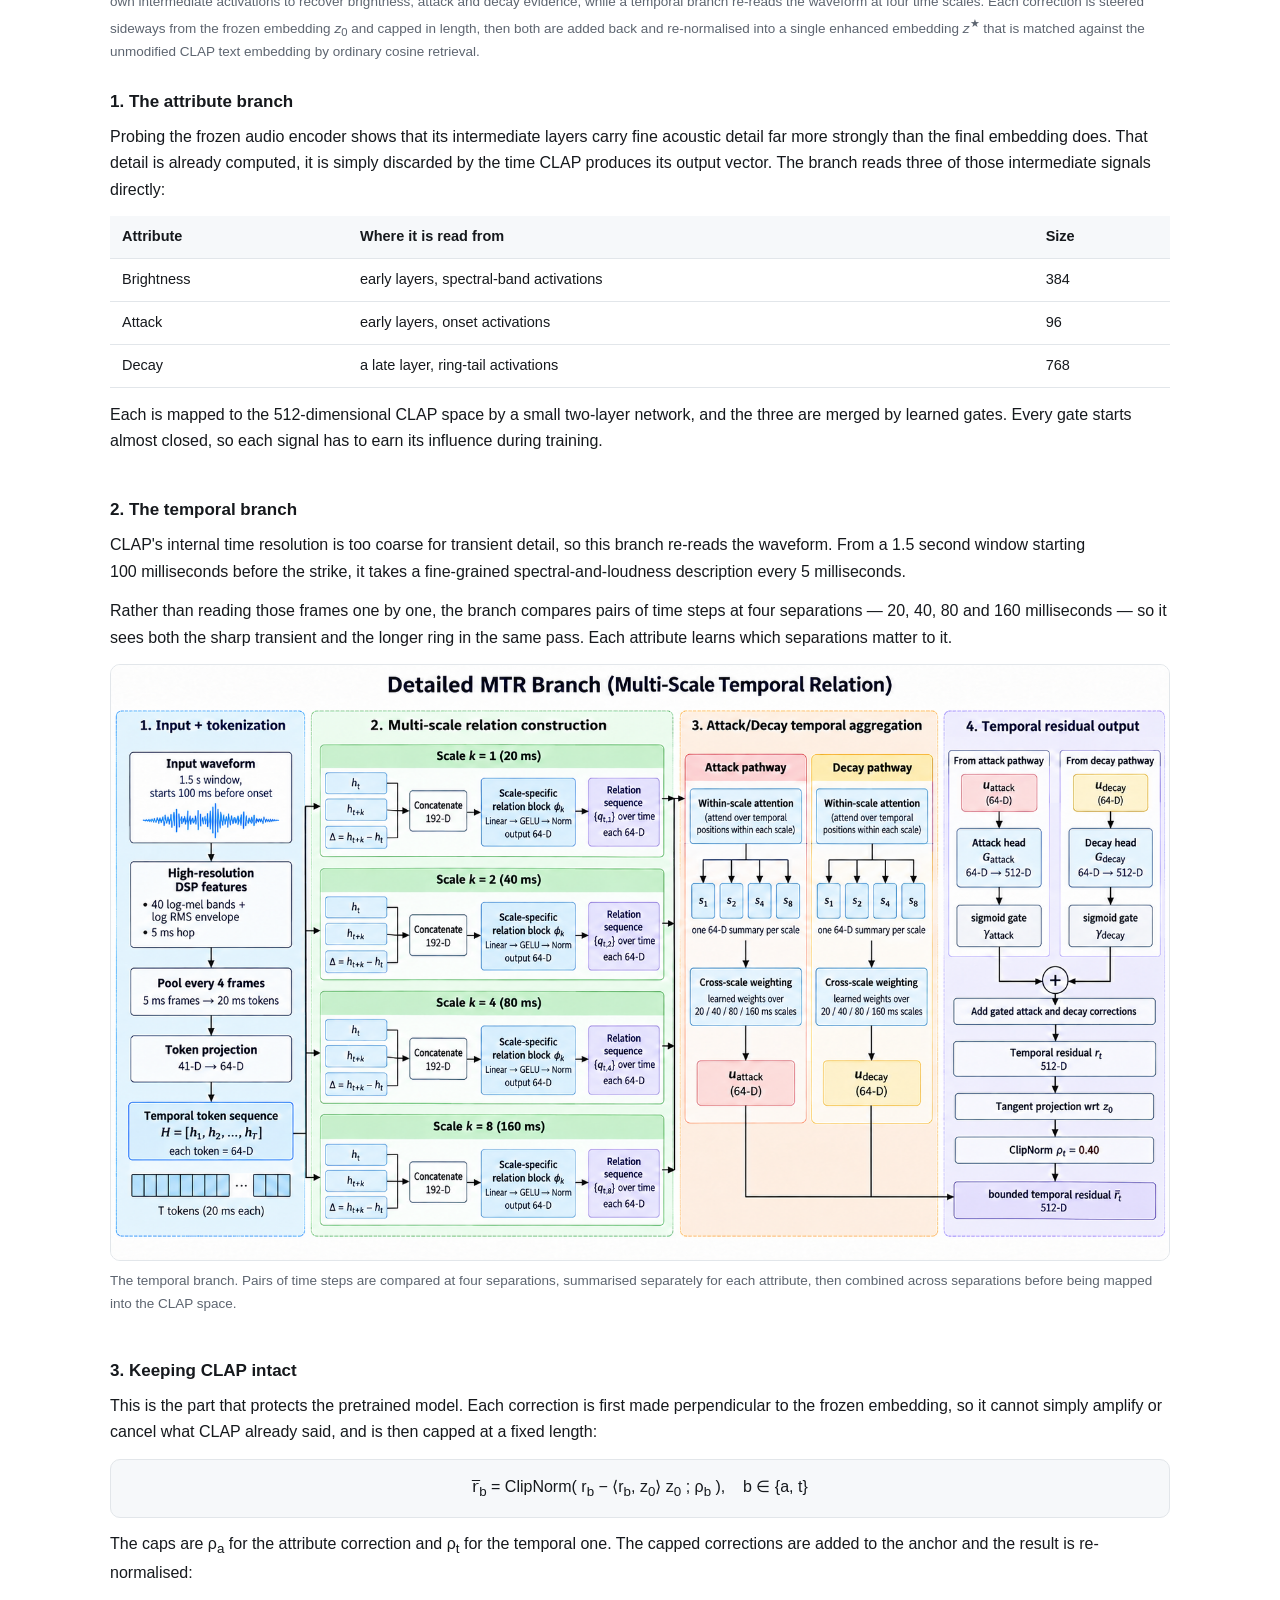
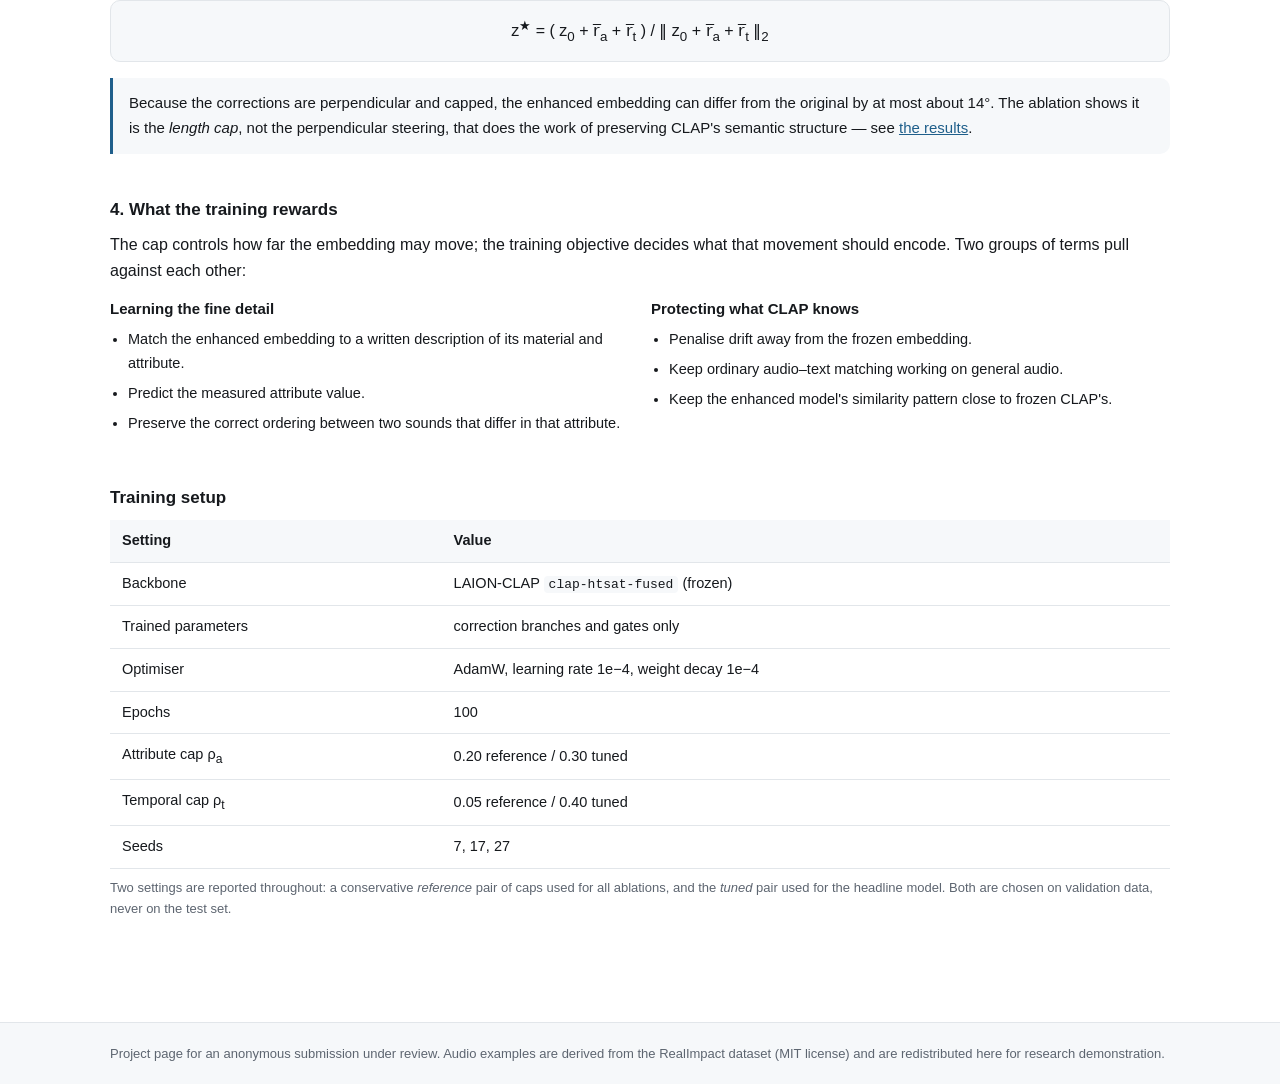
==== commit 44ea4af0: "Simplify the site into four focused pages Split the overview page, which had grown to carry the prob" ====
--- a/index.html
+++ b/index.html
@@ -11,7 +11,7 @@
 <header class="topbar">
   <div class="wrap">
     <a class="brand" href="index.html">Resi<span>CLAP</span></a>
-    <nav><a href="index.html" class="active">Overview</a><a href="results.html">Results</a><a href="demo.html">Retrieval demo</a></nav>
+    <nav><a href="index.html" class="active">Overview</a><a href="dataset.html">Data</a><a href="results.html">Results</a><a href="demo.html">Retrieval demo</a></nav>
   </div>
 </header>
 <main class="wrap">
@@ -20,308 +20,140 @@
   <p class="eyebrow">Anonymous submission &middot; under review</p>
   <h1>ResiCLAP: Semantic-Preserving Residual Enhancement for Fine-Grained Impact Sound Retrieval</h1>
   <p class="lede">CLAP retrieves the right <em>kind</em> of sound, but not the
-  right <em>one</em>. ResiCLAP adds bounded residuals to a frozen CLAP embedding
-  so that fine-grained acoustic and temporal detail becomes searchable &mdash;
-  without disturbing the pretrained semantic structure, and without leaving the
+  right <em>one</em>. ResiCLAP adds small, bounded corrections to a frozen CLAP
+  embedding so that fine acoustic detail becomes searchable &mdash; without
+  disturbing what CLAP already knows, and without leaving the ordinary
   single-vector retrieval setup.</p>
   <div class="cta">
     <a class="btn primary" href="demo.html">Listen to retrieval results</a>
     <a class="btn" href="results.html">See the results</a>
-    <a class="btn" href="#method">How it works</a>
+    <a class="btn" href="dataset.html">How the data was built</a>
   </div>
 </section>
 
 <section>
   <h2>The problem</h2>
-  <p>A sound designer searching for a &ldquo;metal impact&rdquo; gets hundreds of
-  results that are all, correctly, metal impacts. What separates a usable take
-  from an unusable one is finer: how bright it is, how sharp the attack is, how
-  long it rings. These properties are <em>category-relative</em> &mdash; a bright
-  metal impact and a bright wooden impact occupy very different absolute
-  spectral ranges &mdash; and global audio&ndash;language embeddings tend to
-  emphasise between-category separation while under-expressing this
-  within-category variation.</p>
+  <p>A sound designer searching for a &ldquo;metal impact&rdquo; gets hundreds
+  of results that are all, correctly, metal impacts. What separates a usable
+  take from an unusable one is finer: how bright it is, how sharp the attack
+  is, how long it rings. These properties are <em>relative to the material</em>
+  &mdash; a bright metal impact and a bright wooden impact sit in very
+  different absolute ranges &mdash; and audio&ndash;language embeddings tend to
+  emphasise the gap between categories while under-expressing this variation
+  within one.</p>
 
   <div class="cards">
     <div class="card">
       <h3>Frozen backbone</h3>
-      <p>Both CLAP encoders stay frozen. Only two small residual branches and
-      their gates are trained.</p>
+      <p>Both CLAP encoders stay frozen. Only two small correction branches and
+      their gates are trained &mdash; 0.37% of CLAP's parameters.</p>
     </div>
     <div class="card">
-      <h3>Bounded residuals</h3>
-      <p>Each residual is projected off the frozen embedding and clipped to a
-      fixed radius, so the output is a bounded rotation of the original vector.</p>
+      <h3>Bounded corrections</h3>
+      <p>Each correction is steered sideways from the frozen embedding and
+      capped in length, so the output can only be a small rotation of the
+      original vector.</p>
     </div>
     <div class="card">
       <h3>Drop-in retrieval</h3>
-      <p>The output is still one normalised 512-d vector. Cosine search over an
-      unmodified CLAP index works unchanged.</p>
+      <p>The output is still one normalised 512-dimensional vector. Cosine
+      search over an unmodified CLAP index works unchanged.</p>
     </div>
   </div>
 </section>
 
-<section>
-  <h2>Headline result</h2>
-  <div class="tablewrap"><table><thead><tr><th>Model</th><th>Fine-grained R@1</th><th>Fine-grained nDCG@10</th><th>Clotho R@1</th><th>FSD50K R@1</th></tr></thead><tbody><tr><td>Frozen CLAP</td><td>0.208</td><td>0.232</td><td>0.320</td><td>0.375</td></tr><tr><td>FineLAP</td><td>0.208</td><td>0.216</td><td>&ndash;</td><td>&ndash;</td></tr><tr><td>Rerank baseline</td><td>0.417</td><td>0.368</td><td>&ndash;</td><td>&ndash;</td></tr><tr><td>ResiCLAP (reference budgets)</td><td>0.500</td><td>0.450</td><td>0.347</td><td>0.450</td></tr><tr><td><strong>ResiCLAP (tuned budgets)</strong></td><td><strong>0.667</strong></td><td><strong>0.549</strong></td><td><strong>0.352</strong></td><td><strong>0.473</strong></td></tr></tbody></table><p class="tnote">Fine-grained retrieval: 400 held-out RealImpact test recordings, 24 text queries, mean over three seeds. Broad retrieval: 200 Clotho and 200 FSD50K examples. Broad retrieval is not reported for FineLAP, which modifies the text encoder, nor for the rerank baseline, which keeps the CLAP index and only rescores property queries.</p></div>
-  <p>nDCG@10 on fine-grained retrieval rises from 0.232 to 0.549 &mdash; a gain
-  of +0.317 (95% CI [0.192, 0.447]) &mdash; while Clotho and FSD50K retrieval
-  stay at or above frozen-CLAP levels.</p>
-</section>
-
-<section>
-  <h2>At a glance</h2>
-  <div class="stats">
-    <div><strong>0.37%</strong>
-      <span>of CLAP parameters trained</span></div>
-    <div><strong>+0.317</strong>
-      <span>fine-grained nDCG@10 over frozen CLAP</span></div>
-    <div><strong>400</strong>
-      <span>held-out test recordings</span></div>
-    <div><strong>24</strong>
-      <span>evaluation text queries</span></div>
-  </div>
-</section>
-
-<section>
-  <h2>Evaluation data</h2>
-  <p>Fine-grained retrieval is evaluated on <strong>RealImpact</strong>, a set of
-  real recordings of everyday objects struck at controlled points and captured by
-  a dense microphone array. Because every recording carries its object, material,
-  strike point and microphone position, it supports queries that differ only in
-  acoustic detail rather than in category.</p>
-  <p>Training and test splits are disjoint by object, so no object heard at
-  training time appears at test time. The held-out pool used throughout this site
-  contains 400 recordings of
-  5 unseen objects &mdash; Mug (ceramic), Bin (plastic), Flowerpot (small ceramic), Vase (wood), Spatula (metal) &mdash; each
-  struck at 5 points and recorded across
-  4 microphone distance rings and a range of angles.</p>
-  <p>Attribute supervision is <em>category-relative</em>: brightness, attack and
-  decay targets are standardised within each material, so &ldquo;bright&rdquo;
-  means bright relative to other sounds of that material rather than bright in
-  absolute spectral terms. Semantic retention is measured separately on Clotho
-  and FSD50K, which the model never trains on as a retrieval target.</p>
-</section>
-
-<section id="curation">
-  <h2>Dataset curation</h2>
-  <p class="lede">Fine-grained supervision needs pairs that differ in
-  <em>one</em> attribute and nothing else. RealImpact supplies the recordings;
-  the curation pipeline supplies the contrast.</p>
-
-  <h3>1. From recordings to factor measurements</h3>
-  <p>Objects are grouped into materials by name, and every clip is analysed at
-  48&nbsp;kHz after onset detection (first point where a 5&nbsp;ms moving-average
-  envelope reaches 10% of its peak). Three scalar factors are measured:</p>
-  <div class="tablewrap">
-    <table>
-      <thead><tr><th>Factor</th><th>Measured quantity</th><th>Target value</th></tr></thead>
-      <tbody>
-        <tr><td>Brightness</td><td>Spectral centroid of the Hann-windowed active
-          region (up to 1&nbsp;s after onset)</td>
-          <td><code>log10(centroid + 1)</code></td></tr>
-        <tr><td>Attack</td><td>Rise time from onset to 90% of the local envelope
-          peak, within a 100&nbsp;ms window</td>
-          <td><code>-log10(t<sub>90</sub> + 1/f<sub>s</sub>)</code></td></tr>
-        <tr><td>Decay</td><td>T20 from the backward energy-decay curve, noise
-          floor subtracted</td>
-          <td><code>log10(T20 + 1e-4)</code></td></tr>
-      </tbody>
-    </table>
-    <p class="tnote">Higher target means brighter, sharper, or longer-ringing
-    respectively. Clips whose decay curve never crosses &minus;20&nbsp;dB before
-    the recording ends are marked censored and excluded from decay supervision.</p>
-  </div>
-
-  <h3>2. Category-relative targets</h3>
-  <p>A ceramic bowl is brighter than a wooden block in absolute terms even when
-  it is the dullest ceramic in the set, so absolute thresholds would simply
-  re-encode material identity. Each factor is therefore standardised
-  <strong>within its material</strong>, using statistics computed on the training
-  split only. A clip below the 45th percentile of its material's training
-  distribution is labelled <em>low</em>, above the 55th <em>high</em>, and
-  otherwise <em>middle</em>. Splits are assigned at the <strong>object</strong>
-  level with a deterministic seeded hash, stratified by material, so no object
-  and no normalisation statistic ever crosses from training into test.</p>
-
-  <h3>3. Controlled DSP variants</h3>
-  <p>Natural recordings alone rarely give two clips of the same object differing
-  in exactly one attribute. Each reference clip is therefore processed into
-  candidate variants pushed toward the low and high end of its own category.
-  Every candidate is RMS-matched back to the reference and peak-limited at 0.98,
-  so loudness can never be the cue that separates them.</p>
-  <div class="tablewrap">
-    <table>
-      <thead><tr><th>Variant</th><th>Transform</th><th>Parameter sweep</th></tr></thead>
-      <tbody>
-        <tr><td>Brighter / duller</td>
-          <td>Second-order high-shelf biquad, cutoff 2&nbsp;kHz</td>
-          <td><code>&plusmn;3, &plusmn;6, &plusmn;9, &plusmn;12 dB</code></td></tr>
-        <tr><td>Sharper attack</td>
-          <td>Time-warp of the attack segment, <code>t &rarr; t<sup>w</sup></code>
-          </td><td><code>w = 0.5, 0.25, 0.125, 0.0625</code></td></tr>
-        <tr><td>Sharper attack</td>
-          <td>Transient boost <code>1 + s&middot;exp(&minus;t/2ms)</code> over the
-          first 40&nbsp;ms</td><td><code>s = 1, 2, 4</code></td></tr>
-        <tr><td>Softer attack</td>
-          <td>Time-warp of the attack segment</td>
-          <td><code>w = 1.5, 2, 2.5, 3.5, 5</code></td></tr>
-        <tr><td>Softer attack</td>
-          <td><code>sin&sup2;</code> onset ramp</td>
-          <td><code>5, 10, 20 ms</code></td></tr>
-      </tbody>
-    </table>
-    <p class="tnote">The sweep is not a fixed setting applied blindly &mdash; all
-    candidates are generated, measured, and then filtered by the gates below.</p>
-  </div>
-
-  <h3>4. Acceptance gates</h3>
-  <p>A candidate is kept only if it clears every gate. The strength that survives
-  therefore varies per clip, which is the point: a dull ceramic needs a different
-  push than an already-bright one.</p>
-  <div class="pipeline">
-    <div class="stage"><span>1</span><h3>Headroom</h3>
-      <p>The original must have room to move &mdash; below the category's 90th
-      percentile to brighten, above the 10th to dull.</p></div>
-    <div class="stage"><span>2</span><h3>Direction</h3>
-      <p>The <em>re-measured</em> factor must actually move the intended way.
-      Intent is never assumed from the parameter.</p></div>
-    <div class="stage"><span>3</span><h3>Plausibility</h3>
-      <p>The result must land inside the 1st&ndash;99th percentile of real clips
-      of that material and object type.</p></div>
-    <div class="stage"><span>4</span><h3>Leakage</h3>
-      <p>The other two factors must barely move &mdash; the constraint that makes
-      the pair single-attribute.</p></div>
-  </div>
-  <p>Leakage tolerances are asymmetric, because brightening is more likely to
-  disturb a measured attack than the reverse:</p>
-  <div class="tablewrap">
-    <table>
-      <thead><tr><th>Variant type</th><th>Max &Delta;brightness</th>
-        <th>Max &Delta;attack</th><th>Max &Delta;decay</th></tr></thead>
-      <tbody>
-        <tr><td>Brightness variants</td><td>&mdash;</td><td>0.15</td><td>0.15</td></tr>
-        <tr><td>Attack variants</td><td>0.10</td><td>&mdash;</td><td>0.15</td></tr>
-      </tbody>
-    </table>
-  </div>
-  <p>Among surviving candidates, the one closest to the category's 25th (low) or
-  75th (high) percentile wins, scored as
-  <code>|measured &minus; target| / (q95 &minus; q05) + 0.1 &times; leakage</code>.
-  Finally, each accepted variant must keep a <strong>frozen-CLAP cosine of at
-  least 0.85</strong> to its original, so no variant drifts far enough to change
-  what the clip is a recording <em>of</em>.</p>
-
-  <h3>5. Why decay has no synthetic variants</h3>
-  <div class="callout warn">
-    <p>Decay is supervised <strong>only by natural recordings</strong>. Synthetic
-    decay variants were generated in an earlier pass &mdash; exponential
-    rescaling of the tail with a fade &mdash; and then discarded, because
-    lengthening or truncating a ring changes how bright and how sharp the clip
-    measures as well, and the processed audio failed the semantic-preservation
-    check. Rather than train on supervision we could not keep clean, decay pairs
-    are drawn from natural RealImpact groups whose ring time already differs
-    under controlled geometry.</p>
-  </div>
-  <p>This is a deliberate asymmetry rather than an oversight, and it is worth
-  stating plainly: brightness and attack benefit from controlled augmentation,
-  decay does not.</p>
-</section>
-
 <section id="method">
-  <h2>Method</h2>
-  <p class="lede">ResiCLAP treats the frozen CLAP embedding as a fixed semantic
-  anchor and learns only bounded corrections around it.</p>
+  <h2>How it works</h2>
+  <p class="lede">ResiCLAP treats the frozen CLAP embedding as a fixed anchor
+  and learns only bounded corrections around it. Two branches produce those
+  corrections: one reads what CLAP already computed internally, the other
+  re-reads the waveform at finer time resolution.</p>
 </section>
 
 <figure class="fig wide">
   <img src="assets/img/architecture.png" alt="Overview of ResiCLAP. Blue blocks are frozen, orange blocks are trained, purple blocks are embeddings. Both CL" loading="lazy">
-  <figcaption>Overview of ResiCLAP. Blue blocks are frozen, orange blocks are trained, purple blocks are embeddings. Both CLAP encoders stay frozen. An attribute residual branch reads patch and late-stage hidden states to recover brightness, attack and decay evidence, while a multi-scale temporal relation branch reads high-resolution features at four offsets. Each residual is projected orthogonally to the frozen embedding <em>z</em><sub>0</sub> and clipped in norm, then both are added back and re-normalised into a single enhanced embedding <em>z</em><sup>&#9733;</sup> that is matched against the unmodified CLAP text embedding by ordinary cosine retrieval.</figcaption>
+  <figcaption>Overview of ResiCLAP. Blue blocks are frozen, orange blocks are trained, purple blocks are embeddings. Both CLAP encoders stay frozen. An attribute branch reads CLAP's own intermediate activations to recover brightness, attack and decay evidence, while a temporal branch re-reads the waveform at four time scales. Each correction is steered sideways from the frozen embedding <em>z</em><sub>0</sub> and capped in length, then both are added back and re-normalised into a single enhanced embedding <em>z</em><sup>&#9733;</sup> that is matched against the unmodified CLAP text embedding by ordinary cosine retrieval.</figcaption>
 </figure>
 
 <section>
-  <h3>1. Attribute residual branch</h3>
-  <p>Probing the frozen HTSAT encoder shows that intermediate layers expose
-  fine-grained attributes more strongly than the final global embedding. We read
-  three of them directly:</p>
-  <div class="tablewrap"><table><thead><tr><th>Attribute</th><th>Source representation</th><th>Dimension</th></tr></thead><tbody><tr><td>Brightness</td><td>patch spectral-band features</td><td>384</td></tr><tr><td>Attack</td><td>patch onset features</td><td>96</td></tr><tr><td>Decay</td><td>stage-3 tail features</td><td>768</td></tr></tbody></table></div>
-  <p>Each is projected to 512-d by a two-layer MLP (hidden width 128, LayerNorm,
-  GELU) and the three projections are merged by a learned sigmoid gated fusion.
-  Every gate is initialised to &minus;2, so each branch starts with a small
-  contribution and has to earn its influence during training.</p>
+  <h3>1. The attribute branch</h3>
+  <p>Probing the frozen audio encoder shows that its intermediate layers carry
+  fine acoustic detail far more strongly than the final embedding does. That
+  detail is already computed, it is simply discarded by the time CLAP produces
+  its output vector. The branch reads three of those intermediate signals
+  directly:</p>
+  <div class="tablewrap"><table><thead><tr><th>Attribute</th><th>Where it is read from</th><th>Size</th></tr></thead><tbody><tr><td>Brightness</td><td>early layers, spectral-band activations</td><td>384</td></tr><tr><td>Attack</td><td>early layers, onset activations</td><td>96</td></tr><tr><td>Decay</td><td>a late layer, ring-tail activations</td><td>768</td></tr></tbody></table></div>
+  <p>Each is mapped to the 512-dimensional CLAP space by a small two-layer
+  network, and the three are merged by learned gates. Every gate starts almost
+  closed, so each signal has to earn its influence during training.</p>
 </section>
 
 <section>
-  <h3>2. Multi-scale temporal residual branch</h3>
-  <p>CLAP's own frame stride is too coarse for transient detail, so this branch
-  reads the waveform at higher resolution. From a 1.5&nbsp;s window beginning
-  100&nbsp;ms before onset we extract 5&nbsp;ms log-mel frames plus envelope,
-  spectral-flux and relative-time features, standardise them, downsample to
-  20&nbsp;ms steps and project to 64-d states.</p>
-  <p>Temporal evolution is then modelled explicitly as <em>relations between
-  time steps</em> at four offsets &mdash; 20, 40, 80 and 160&nbsp;ms &mdash; so
-  the branch sees both short transients and longer evolution. Attribute-specific
-  attention summarises each scale, and a second attribute-specific weighting
-  combines the four scales.</p>
+  <h3>2. The temporal branch</h3>
+  <p>CLAP's internal time resolution is too coarse for transient detail, so
+  this branch re-reads the waveform. From a 1.5&nbsp;second window starting
+  100&nbsp;milliseconds before the strike, it takes a fine-grained
+  spectral-and-loudness description every 5&nbsp;milliseconds.</p>
+  <p>Rather than reading those frames one by one, the branch compares pairs of
+  time steps at four separations &mdash; 20, 40, 80 and 160&nbsp;milliseconds
+  &mdash; so it sees both the sharp transient and the longer ring in the same
+  pass. Each attribute learns which separations matter to it.</p>
   <figure class="fig ">
-  <img src="assets/img/temporal_branch.png" alt="The multi-scale temporal relation branch. Relation sequences are formed over four temporal offsets, summarised" loading="lazy">
-  <figcaption>The multi-scale temporal relation branch. Relation sequences are formed over four temporal offsets, summarised by attribute-specific within-scale attention, then combined by attribute-specific cross-scale weighting before being mapped into the CLAP space.</figcaption>
+  <img src="assets/img/temporal_branch.png" alt="The temporal branch. Pairs of time steps are compared at four separations, summarised separately for each attr" loading="lazy">
+  <figcaption>The temporal branch. Pairs of time steps are compared at four separations, summarised separately for each attribute, then combined across separations before being mapped into the CLAP space.</figcaption>
 </figure>
 </section>
 
 <section>
-  <h3>3. Bounded residual adaptation</h3>
-  <p>This is the part that keeps CLAP intact. Each residual is first projected
-  orthogonally to the frozen embedding, then clipped to a fixed radius:</p>
+  <h3>3. Keeping CLAP intact</h3>
+  <p>This is the part that protects the pretrained model. Each correction is
+  first made perpendicular to the frozen embedding, so it cannot simply amplify
+  or cancel what CLAP already said, and is then capped at a fixed length:</p>
   <div class="eq">
     r&#773;<sub>b</sub> = ClipNorm( r<sub>b</sub> &minus;
     &lang;r<sub>b</sub>, z<sub>0</sub>&rang; z<sub>0</sub> ;
     &rho;<sub>b</sub> ),
     &nbsp;&nbsp; b &isin; {a, t}
   </div>
-  <p>with &rho;<sub>a</sub> bounding the attribute residual and
-  &rho;<sub>t</sub> the temporal residual. Ablations use the reference budgets
-  (0.20, 0.05); the headline model uses the tuned budgets (0.30, 0.40)
-  selected by the sweep on the results page. The bounded residuals are
-  added to the anchor and re-normalised:</p>
+  <p>The caps are &rho;<sub>a</sub> for the attribute correction and
+  &rho;<sub>t</sub> for the temporal one. The capped corrections are added to
+  the anchor and the result is re-normalised:</p>
   <div class="eq">
     z<sup>&#9733;</sup> = ( z<sub>0</sub> + r&#773;<sub>a</sub> +
     r&#773;<sub>t</sub> ) / &#8214; z<sub>0</sub> + r&#773;<sub>a</sub> +
     r&#773;<sub>t</sub> &#8214;<sub>2</sub>
   </div>
-  <p class="callout">Because the residuals are orthogonal to
-  <em>z</em><sub>0</sub> and bounded, the enhanced embedding is a rotation of the
-  original by at most about 14&deg;. Our ablation shows it is the
-  <em>magnitude bound</em>, not the orthogonal projection, that does the work of
-  preserving semantic structure &mdash; see
-  <a href="results.html#tradeoff">the trade-off analysis</a>.</p>
+  <p class="callout">Because the corrections are perpendicular and capped, the
+  enhanced embedding can differ from the original by at most about
+  14&deg;. The ablation shows it is the <em>length cap</em>, not the
+  perpendicular steering, that does the work of preserving CLAP's semantic
+  structure &mdash; see <a href="results.html#tradeoff">the results</a>.</p>
 </section>
 
 <section>
-  <h3>4. Training objective</h3>
-  <p>The bound controls how far the embedding may move; the objective decides
-  what the movement should encode. Two groups of terms are combined:</p>
+  <h3>4. What the training rewards</h3>
+  <p>The cap controls how far the embedding may move; the training objective
+  decides what that movement should encode. Two groups of terms pull against
+  each other:</p>
   <div class="cols">
     <div>
-      <h4>Fine-grained learning</h4>
+      <h4>Learning the fine detail</h4>
       <ul>
-        <li><strong>Prompt classification</strong> aligns the enhanced embedding
-        with its material&ndash;attribute description.</li>
-        <li><strong>Smooth-L1 regression</strong> predicts the category-relative
-        attribute value.</li>
-        <li><strong>Pairwise ranking</strong> preserves the relative ordering
-        between sounds.</li>
+        <li>Match the enhanced embedding to a written description of its
+        material and attribute.</li>
+        <li>Predict the measured attribute value.</li>
+        <li>Preserve the correct ordering between two sounds that differ in
+        that attribute.</li>
       </ul>
     </div>
     <div>
-      <h4>Semantic preservation</h4>
+      <h4>Protecting what CLAP knows</h4>
       <ul>
-        <li><strong>Cosine anchor</strong> penalises deviation from
-        <em>z</em><sub>0</sub>.</li>
-        <li><strong>Semantic contrastive</strong> keeps audio&ndash;text
-        alignment on general audio.</li>
-        <li><strong>Symmetric-KL distillation</strong> matches the frozen and
-        enhanced audio&ndash;text similarity distributions.</li>
+        <li>Penalise drift away from the frozen embedding.</li>
+        <li>Keep ordinary audio&ndash;text matching working on general
+        audio.</li>
+        <li>Keep the enhanced model's similarity pattern close to frozen
+        CLAP's.</li>
       </ul>
     </div>
   </div>
@@ -329,7 +161,7 @@
 
 <section>
   <h3>Training setup</h3>
-  <div class="tablewrap"><table><thead><tr><th>Setting</th><th>Value</th></tr></thead><tbody><tr><td>Backbone</td><td>LAION-CLAP <code>clap-htsat-fused</code> (frozen)</td></tr><tr><td>Trained parameters</td><td>residual branches and gates only</td></tr><tr><td>Optimiser</td><td>AdamW, lr 1e&minus;4, weight decay 1e&minus;4</td></tr><tr><td>Gradient clipping</td><td>global norm 5.0</td></tr><tr><td>Epochs</td><td>100</td></tr><tr><td>Alignment temperature</td><td>0.07</td></tr><tr><td>Attribute bound &rho;<sub>a</sub></td><td>0.20 reference / 0.30 tuned</td></tr><tr><td>Temporal bound &rho;<sub>t</sub></td><td>0.05 reference / 0.40 tuned</td></tr><tr><td>Seeds</td><td>7, 17, 27</td></tr></tbody></table></div>
+  <div class="tablewrap"><table><thead><tr><th>Setting</th><th>Value</th></tr></thead><tbody><tr><td>Backbone</td><td>LAION-CLAP <code>clap-htsat-fused</code> (frozen)</td></tr><tr><td>Trained parameters</td><td>correction branches and gates only</td></tr><tr><td>Optimiser</td><td>AdamW, learning rate 1e&minus;4, weight decay 1e&minus;4</td></tr><tr><td>Epochs</td><td>100</td></tr><tr><td>Attribute cap &rho;<sub>a</sub></td><td>0.20 reference / 0.30 tuned</td></tr><tr><td>Temporal cap &rho;<sub>t</sub></td><td>0.05 reference / 0.40 tuned</td></tr><tr><td>Seeds</td><td>7, 17, 27</td></tr></tbody></table><p class="tnote">Two settings are reported throughout: a conservative <em>reference</em> pair of caps used for all ablations, and the <em>tuned</em> pair used for the headline model. Both are chosen on validation data, never on the test set.</p></div>
 </section>
 
 </main>
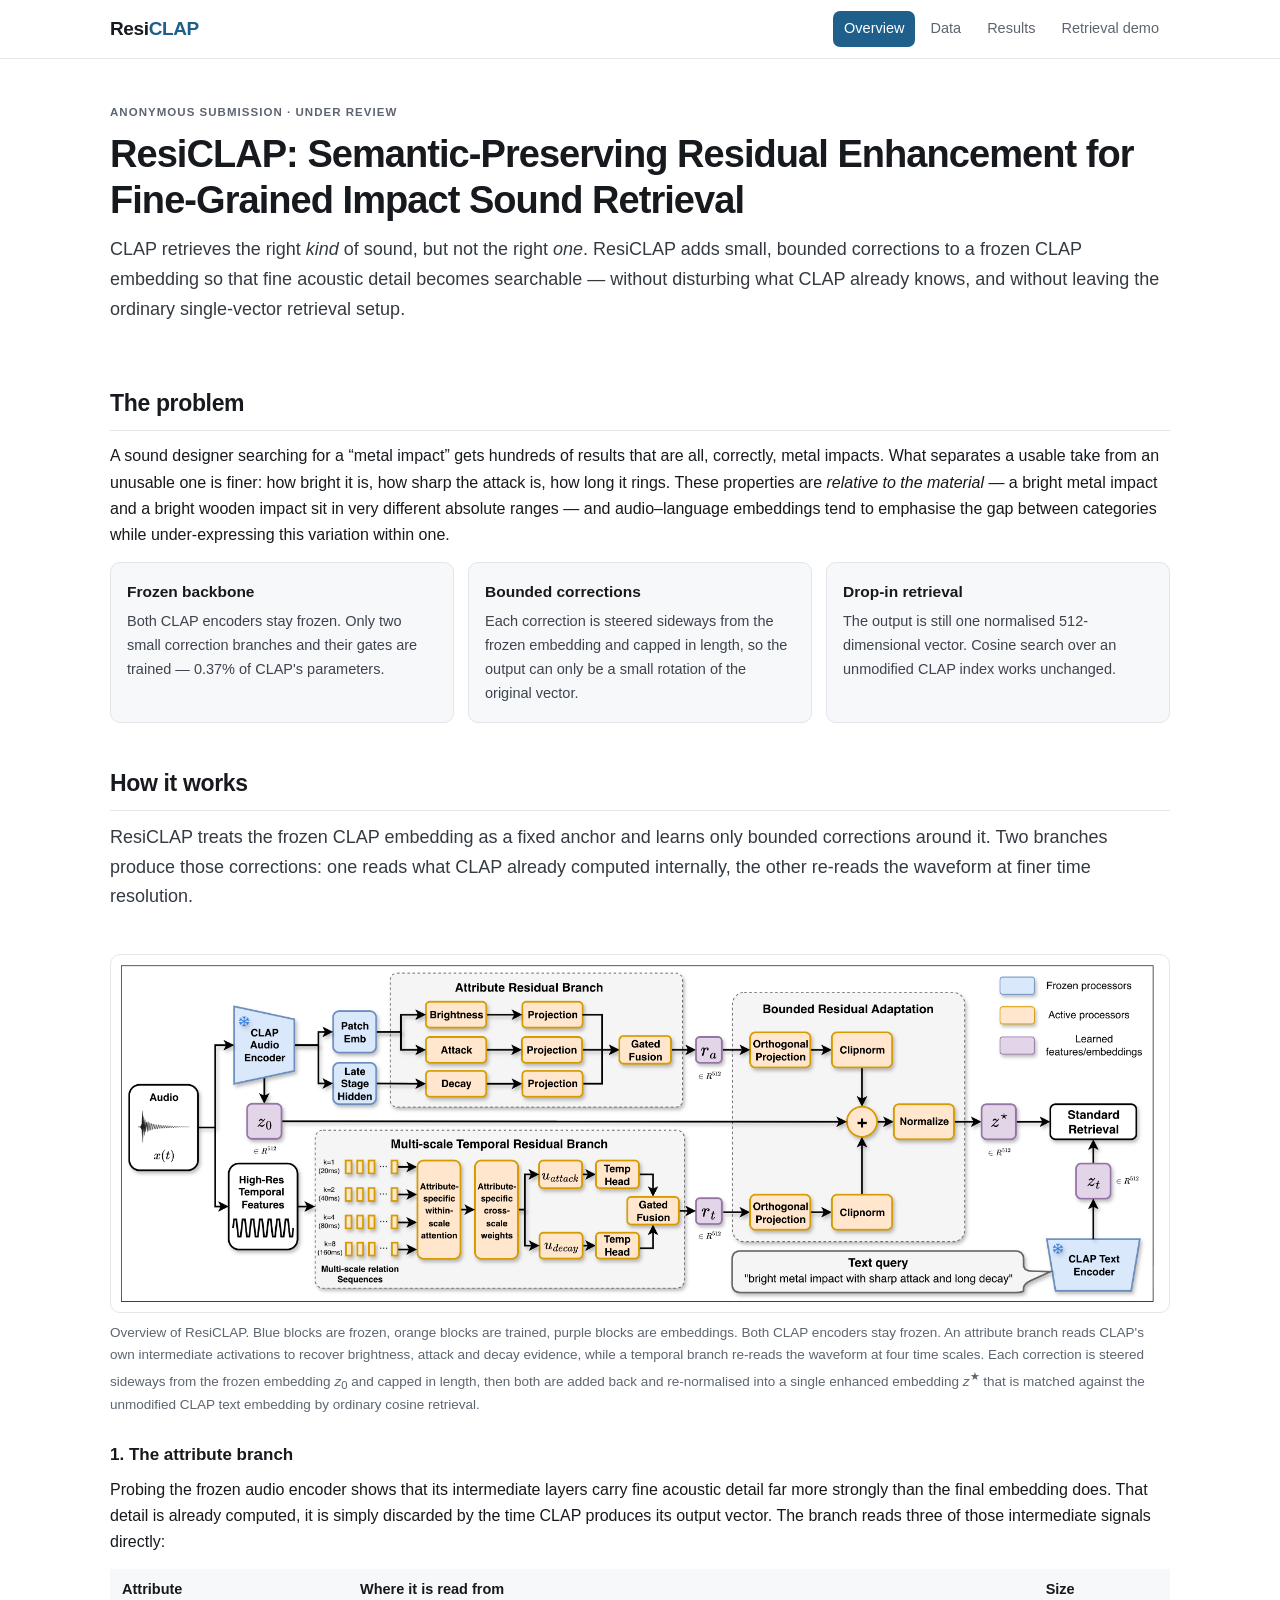
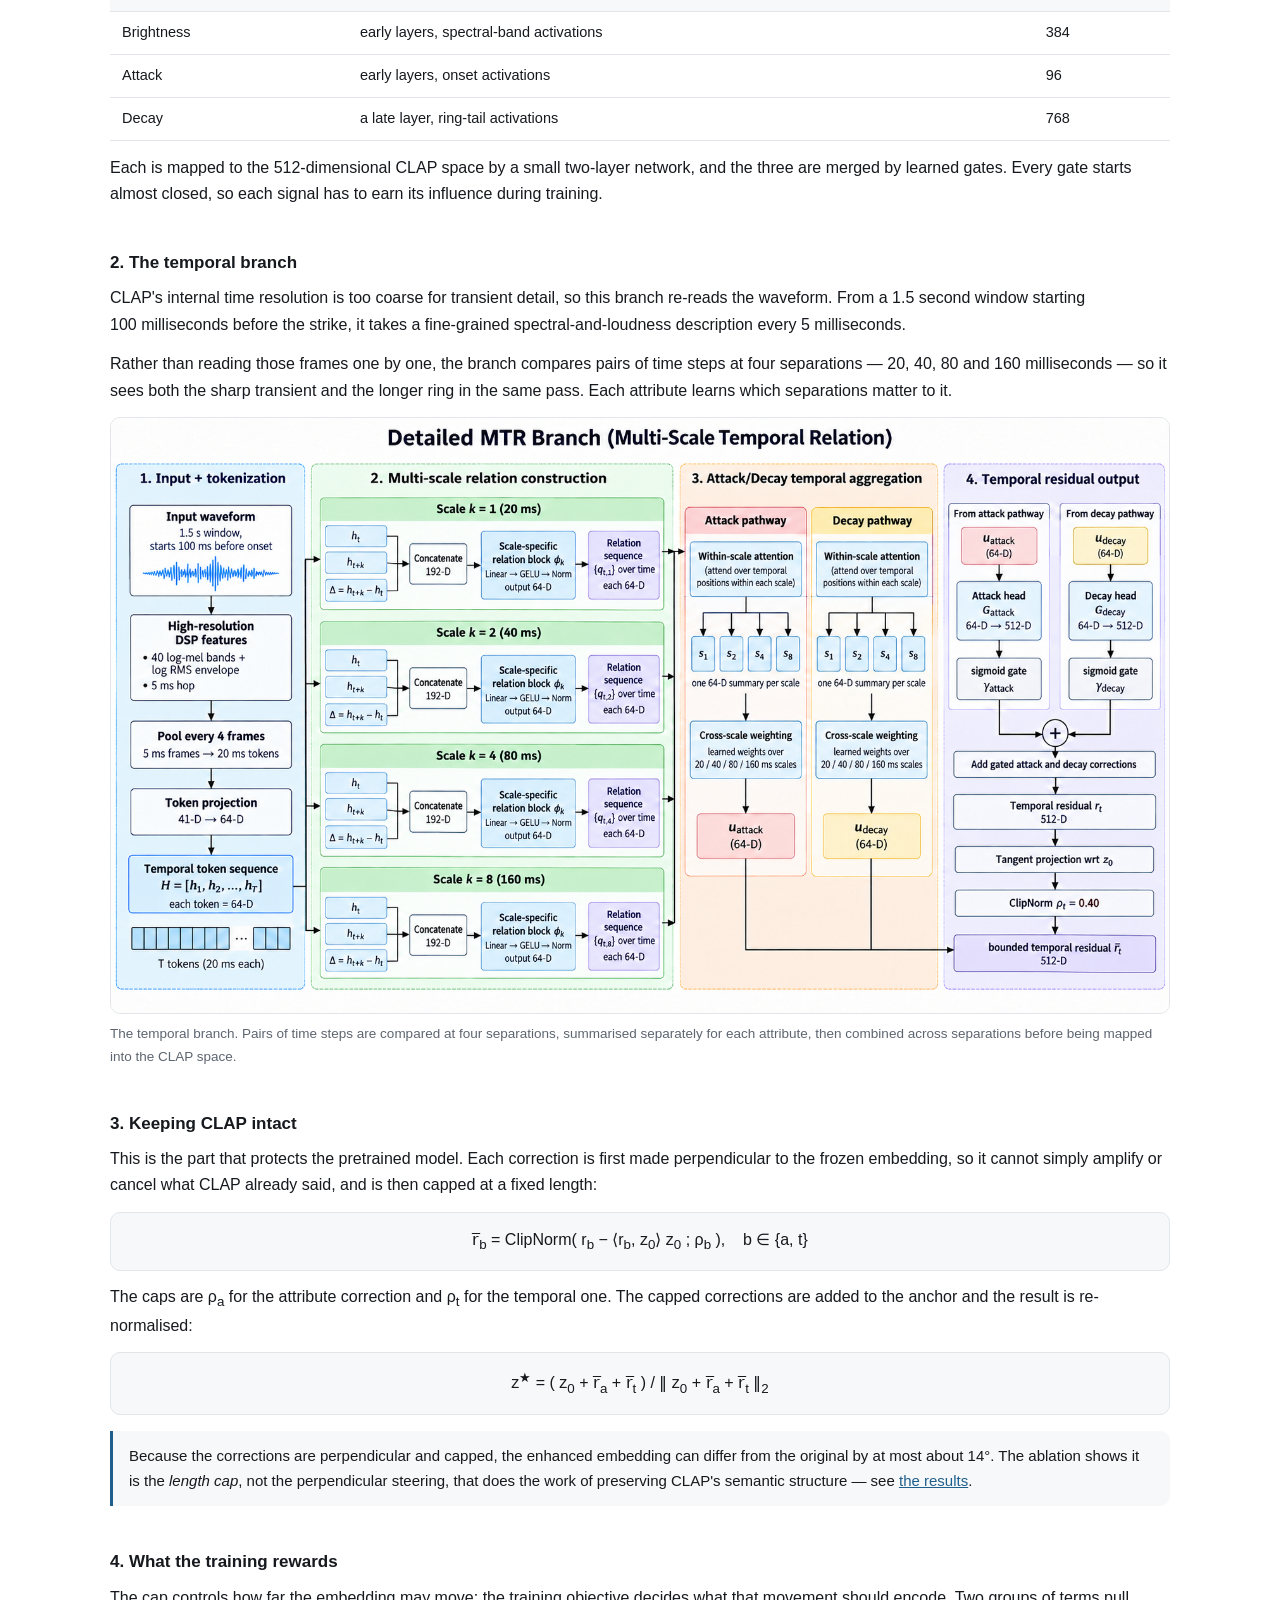
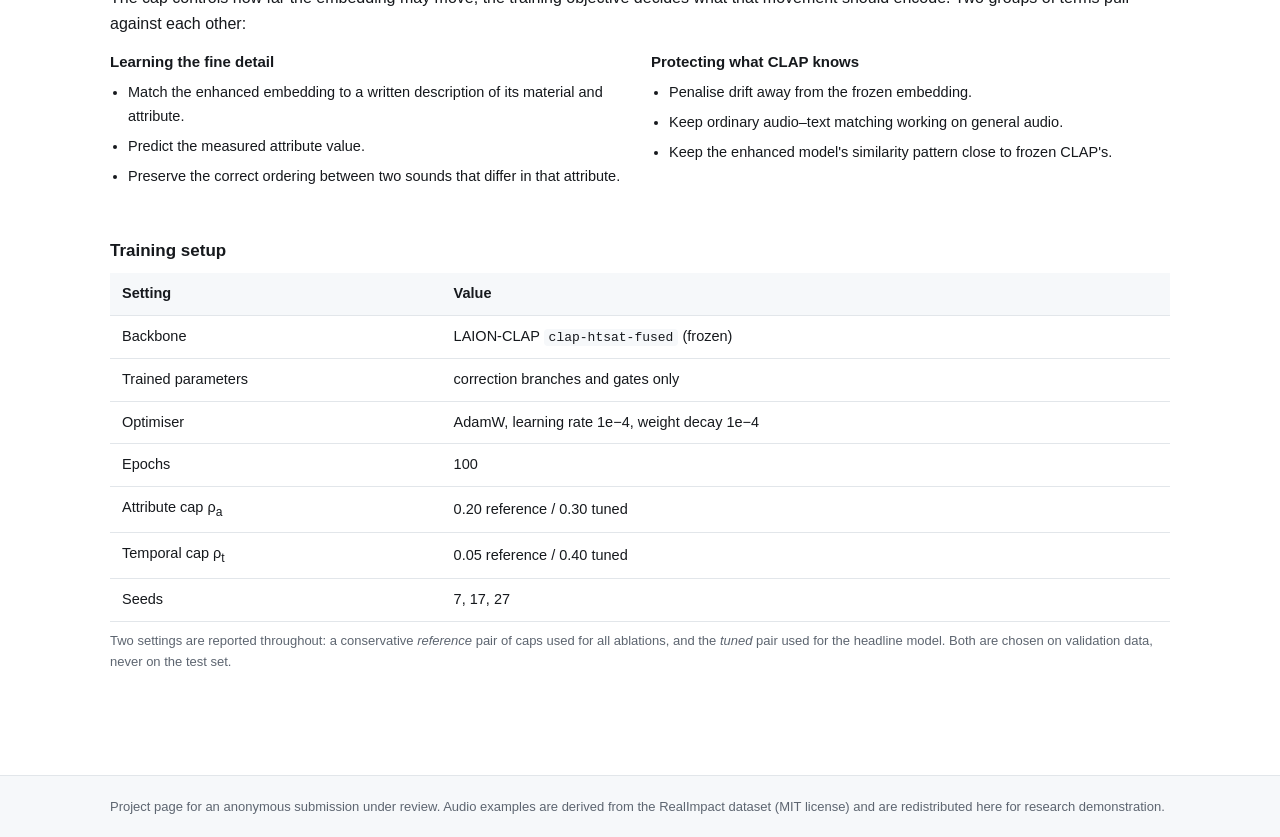
==== commit f736a85c: "Drop the hero buttons and let text span the full column The three call-to-action buttons duplicated " ====
--- a/index.html
+++ b/index.html
@@ -24,11 +24,6 @@
   embedding so that fine acoustic detail becomes searchable &mdash; without
   disturbing what CLAP already knows, and without leaving the ordinary
   single-vector retrieval setup.</p>
-  <div class="cta">
-    <a class="btn primary" href="demo.html">Listen to retrieval results</a>
-    <a class="btn" href="results.html">See the results</a>
-    <a class="btn" href="dataset.html">How the data was built</a>
-  </div>
 </section>
 
 <section>
--- a/assets/css/site.css
+++ b/assets/css/site.css
@@ -59,18 +59,8 @@
   text-transform: uppercase; letter-spacing: .09em; font-size: 11.5px;
   font-weight: 700; color: var(--muted); margin-bottom: 10px;
 }
-.hero h1 { font-size: 38px; max-width: 22ch; }
-.lede { font-size: 18px; color: #333a42; max-width: 68ch; }
-.cta { display: flex; gap: 10px; flex-wrap: wrap; margin-top: 20px; }
-.btn {
-  display: inline-block; padding: 9px 16px; border-radius: 8px;
-  border: 1px solid var(--line); text-decoration: none; color: var(--ink);
-  font-size: 14.5px; font-weight: 600; background: #fff;
-}
-.btn:hover { background: var(--soft); }
-.btn.primary { background: var(--accent); border-color: var(--accent); color: #fff; }
-.btn.primary:hover { filter: brightness(1.08); }
-
+.hero h1 { font-size: 38px; }
+.lede { font-size: 18px; color: #333a42; }
 .cards { display: grid; gap: 14px; grid-template-columns: repeat(3, 1fr); }
 .card { background: var(--soft); border: 1px solid var(--line);
         border-radius: var(--radius); padding: 16px; }
@@ -140,6 +130,23 @@
   border: 1px solid var(--line); border-radius: 8px; background: #fff;
   min-width: 168px;
 }
+.anchorbox {
+  border: 1px solid var(--line); border-left: 3px solid var(--accent);
+  border-radius: var(--radius); padding: 15px 17px; margin-bottom: 18px;
+  background: #fbfcfd;
+}
+.anchorbox h3 { margin: 0 0 6px; font-size: 15px; }
+.anchorbox .hint { margin: 0 0 13px; font-size: 13.5px; color: var(--muted); }
+.anchorrow { display: grid; grid-template-columns: 1fr 1fr; gap: 12px; }
+.anchor {
+  display: flex; align-items: center; gap: 11px;
+  border: 1px solid var(--line); border-radius: var(--radius);
+  padding: 9px 12px; background: var(--bg);
+}
+.anchor .name { font-size: 14px; font-weight: 600; }
+.anchor .sub { font-size: 12px; color: var(--muted);
+               font-variant-numeric: tabular-nums; }
+
 .qsummary {
   background: var(--soft); border: 1px solid var(--line);
   border-radius: var(--radius); padding: 15px 17px; margin-bottom: 20px;
@@ -205,32 +212,13 @@
 .pill.good { background: #e7f4ec; color: var(--good); }
 .pill.bad { background: #fbecec; color: var(--bad); }
 
-.curation { display: grid; gap: 18px; }
-.example { border: 1px solid var(--line); border-radius: var(--radius); overflow: hidden; }
-.example > header {
-  padding: 12px 15px; background: var(--soft); border-bottom: 1px solid var(--line);
-}
-.example h3 { margin: 0 0 3px; font-size: 16px; }
-.example .meta { font-size: 12.5px; color: var(--muted); }
-.vrow {
-  display: flex; align-items: center; gap: 11px;
-  padding: 9px 14px; border-bottom: 1px solid var(--line);
-}
-.vrow:last-child { border-bottom: 0; }
-.vrow.origin { background: #fbfcfd; }
-.vrow .label { flex: 0 0 170px; font-size: 14px; font-weight: 500; }
-.vrow .delta { flex: 1 1 auto; font-size: 12.5px; color: var(--muted);
-               font-variant-numeric: tabular-nums; }
-.vrow .why { font-size: 12px; color: var(--bad); }
-
 .footer { border-top: 1px solid var(--line); padding: 20px 0; background: var(--soft); }
 .footer p { margin: 0; font-size: 13px; color: var(--muted); }
 
 @media (max-width: 860px) {
-  .cards, .cols, .cols.three, .stats, .pipeline, .compare {
+  .cards, .cols, .cols.three, .stats, .compare, .anchorrow {
     grid-template-columns: 1fr;
   }
   .hero h1 { font-size: 29px; }
   h1 { font-size: 27px; }
-  .vrow .label { flex-basis: 130px; }
-}
+}
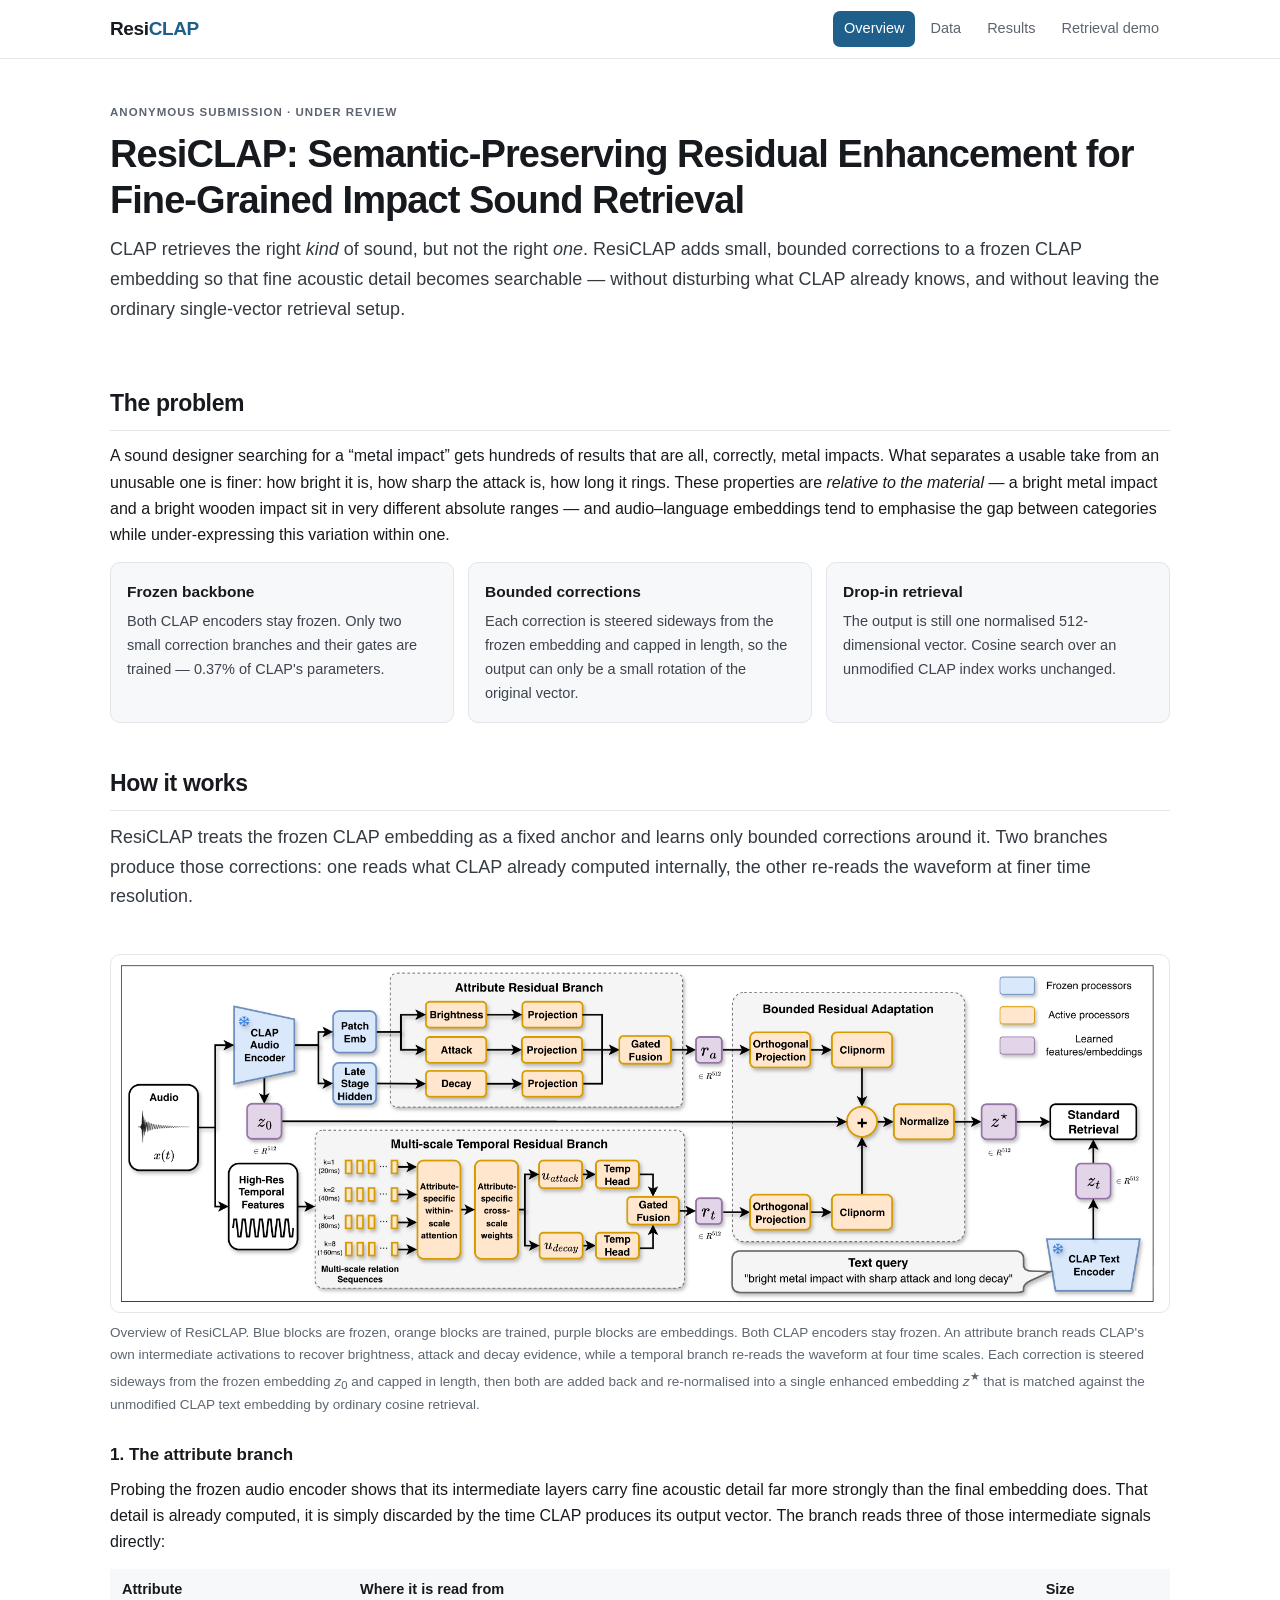
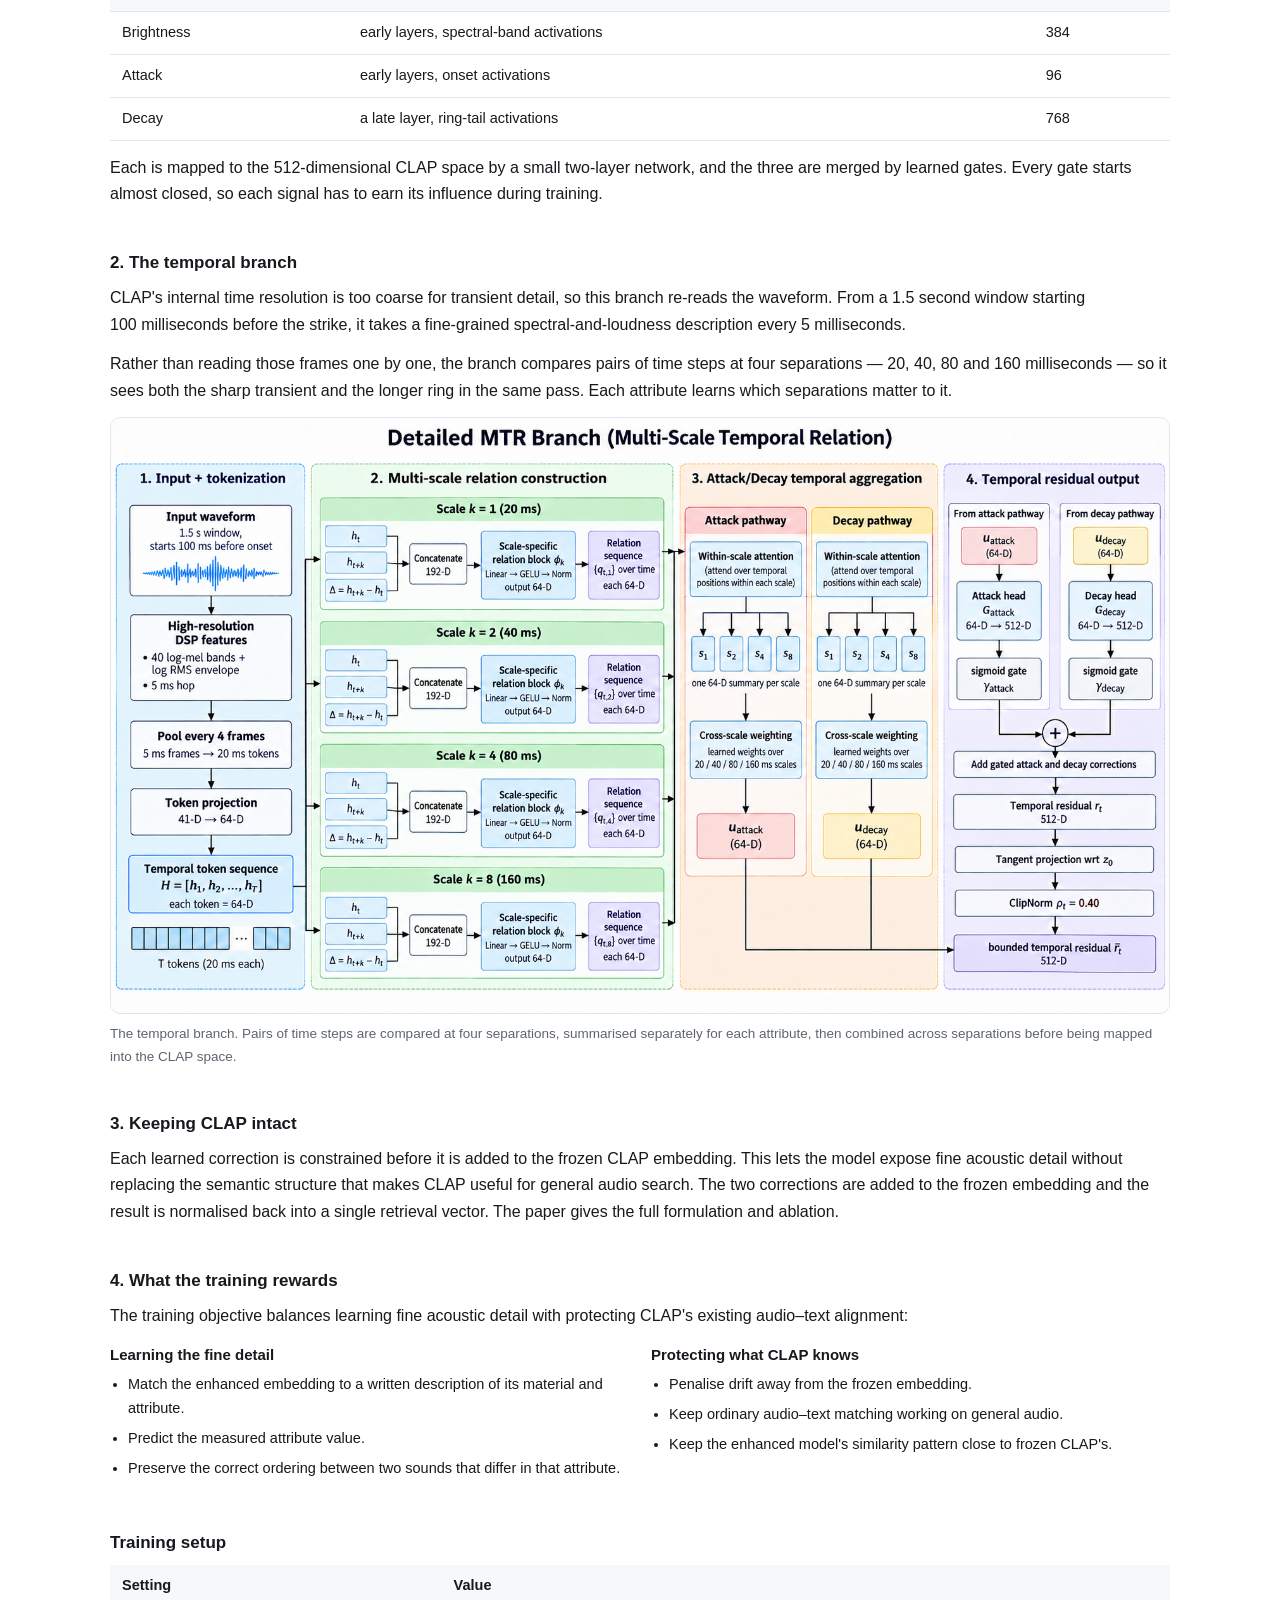
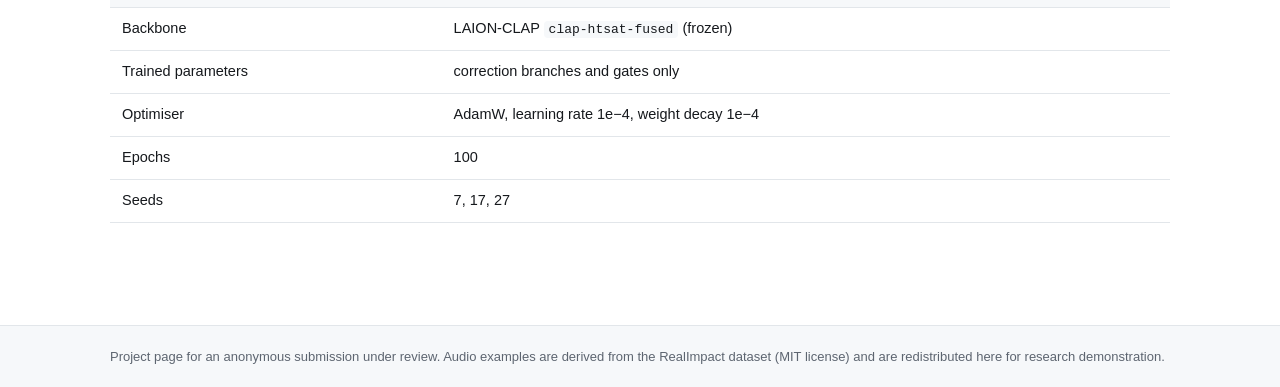
==== commit a5f3b3cb: "Focus the site on the final tuned model Remove the reference-budget and ablation rows from the publi" ====
--- a/index.html
+++ b/index.html
@@ -101,35 +101,18 @@
 
 <section>
   <h3>3. Keeping CLAP intact</h3>
-  <p>This is the part that protects the pretrained model. Each correction is
-  first made perpendicular to the frozen embedding, so it cannot simply amplify
-  or cancel what CLAP already said, and is then capped at a fixed length:</p>
-  <div class="eq">
-    r&#773;<sub>b</sub> = ClipNorm( r<sub>b</sub> &minus;
-    &lang;r<sub>b</sub>, z<sub>0</sub>&rang; z<sub>0</sub> ;
-    &rho;<sub>b</sub> ),
-    &nbsp;&nbsp; b &isin; {a, t}
-  </div>
-  <p>The caps are &rho;<sub>a</sub> for the attribute correction and
-  &rho;<sub>t</sub> for the temporal one. The capped corrections are added to
-  the anchor and the result is re-normalised:</p>
-  <div class="eq">
-    z<sup>&#9733;</sup> = ( z<sub>0</sub> + r&#773;<sub>a</sub> +
-    r&#773;<sub>t</sub> ) / &#8214; z<sub>0</sub> + r&#773;<sub>a</sub> +
-    r&#773;<sub>t</sub> &#8214;<sub>2</sub>
-  </div>
-  <p class="callout">Because the corrections are perpendicular and capped, the
-  enhanced embedding can differ from the original by at most about
-  14&deg;. The ablation shows it is the <em>length cap</em>, not the
-  perpendicular steering, that does the work of preserving CLAP's semantic
-  structure &mdash; see <a href="results.html#tradeoff">the results</a>.</p>
+  <p>Each learned correction is constrained before it is added to the frozen
+  CLAP embedding. This lets the model expose fine acoustic detail without
+  replacing the semantic structure that makes CLAP useful for general audio
+  search. The two corrections are added to the frozen embedding and the result
+  is normalised back into a single retrieval vector. The paper gives the full
+  formulation and ablation.</p>
 </section>
 
 <section>
   <h3>4. What the training rewards</h3>
-  <p>The cap controls how far the embedding may move; the training objective
-  decides what that movement should encode. Two groups of terms pull against
-  each other:</p>
+  <p>The training objective balances learning fine acoustic detail with
+  protecting CLAP's existing audio&ndash;text alignment:</p>
   <div class="cols">
     <div>
       <h4>Learning the fine detail</h4>
@@ -156,7 +139,7 @@
 
 <section>
   <h3>Training setup</h3>
-  <div class="tablewrap"><table><thead><tr><th>Setting</th><th>Value</th></tr></thead><tbody><tr><td>Backbone</td><td>LAION-CLAP <code>clap-htsat-fused</code> (frozen)</td></tr><tr><td>Trained parameters</td><td>correction branches and gates only</td></tr><tr><td>Optimiser</td><td>AdamW, learning rate 1e&minus;4, weight decay 1e&minus;4</td></tr><tr><td>Epochs</td><td>100</td></tr><tr><td>Attribute cap &rho;<sub>a</sub></td><td>0.20 reference / 0.30 tuned</td></tr><tr><td>Temporal cap &rho;<sub>t</sub></td><td>0.05 reference / 0.40 tuned</td></tr><tr><td>Seeds</td><td>7, 17, 27</td></tr></tbody></table><p class="tnote">Two settings are reported throughout: a conservative <em>reference</em> pair of caps used for all ablations, and the <em>tuned</em> pair used for the headline model. Both are chosen on validation data, never on the test set.</p></div>
+  <div class="tablewrap"><table><thead><tr><th>Setting</th><th>Value</th></tr></thead><tbody><tr><td>Backbone</td><td>LAION-CLAP <code>clap-htsat-fused</code> (frozen)</td></tr><tr><td>Trained parameters</td><td>correction branches and gates only</td></tr><tr><td>Optimiser</td><td>AdamW, learning rate 1e&minus;4, weight decay 1e&minus;4</td></tr><tr><td>Epochs</td><td>100</td></tr><tr><td>Seeds</td><td>7, 17, 27</td></tr></tbody></table></div>
 </section>
 
 </main>
